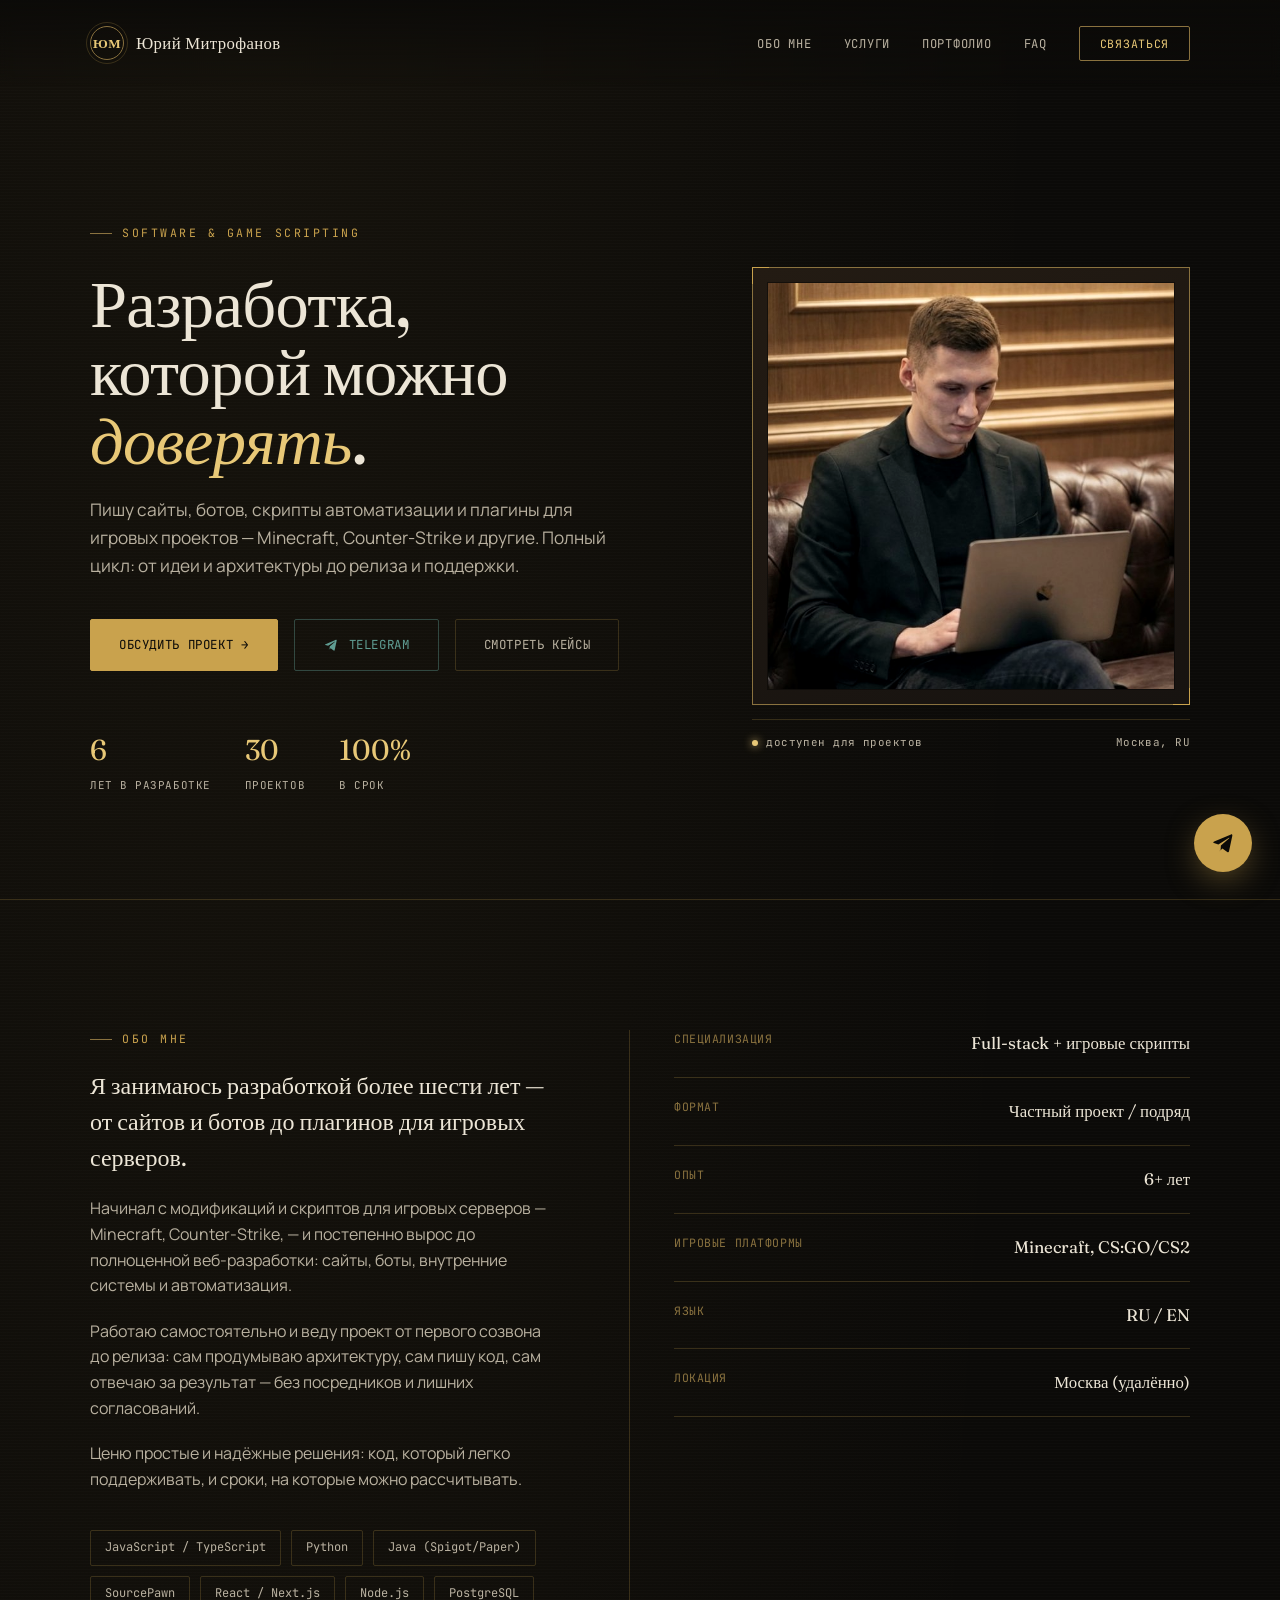
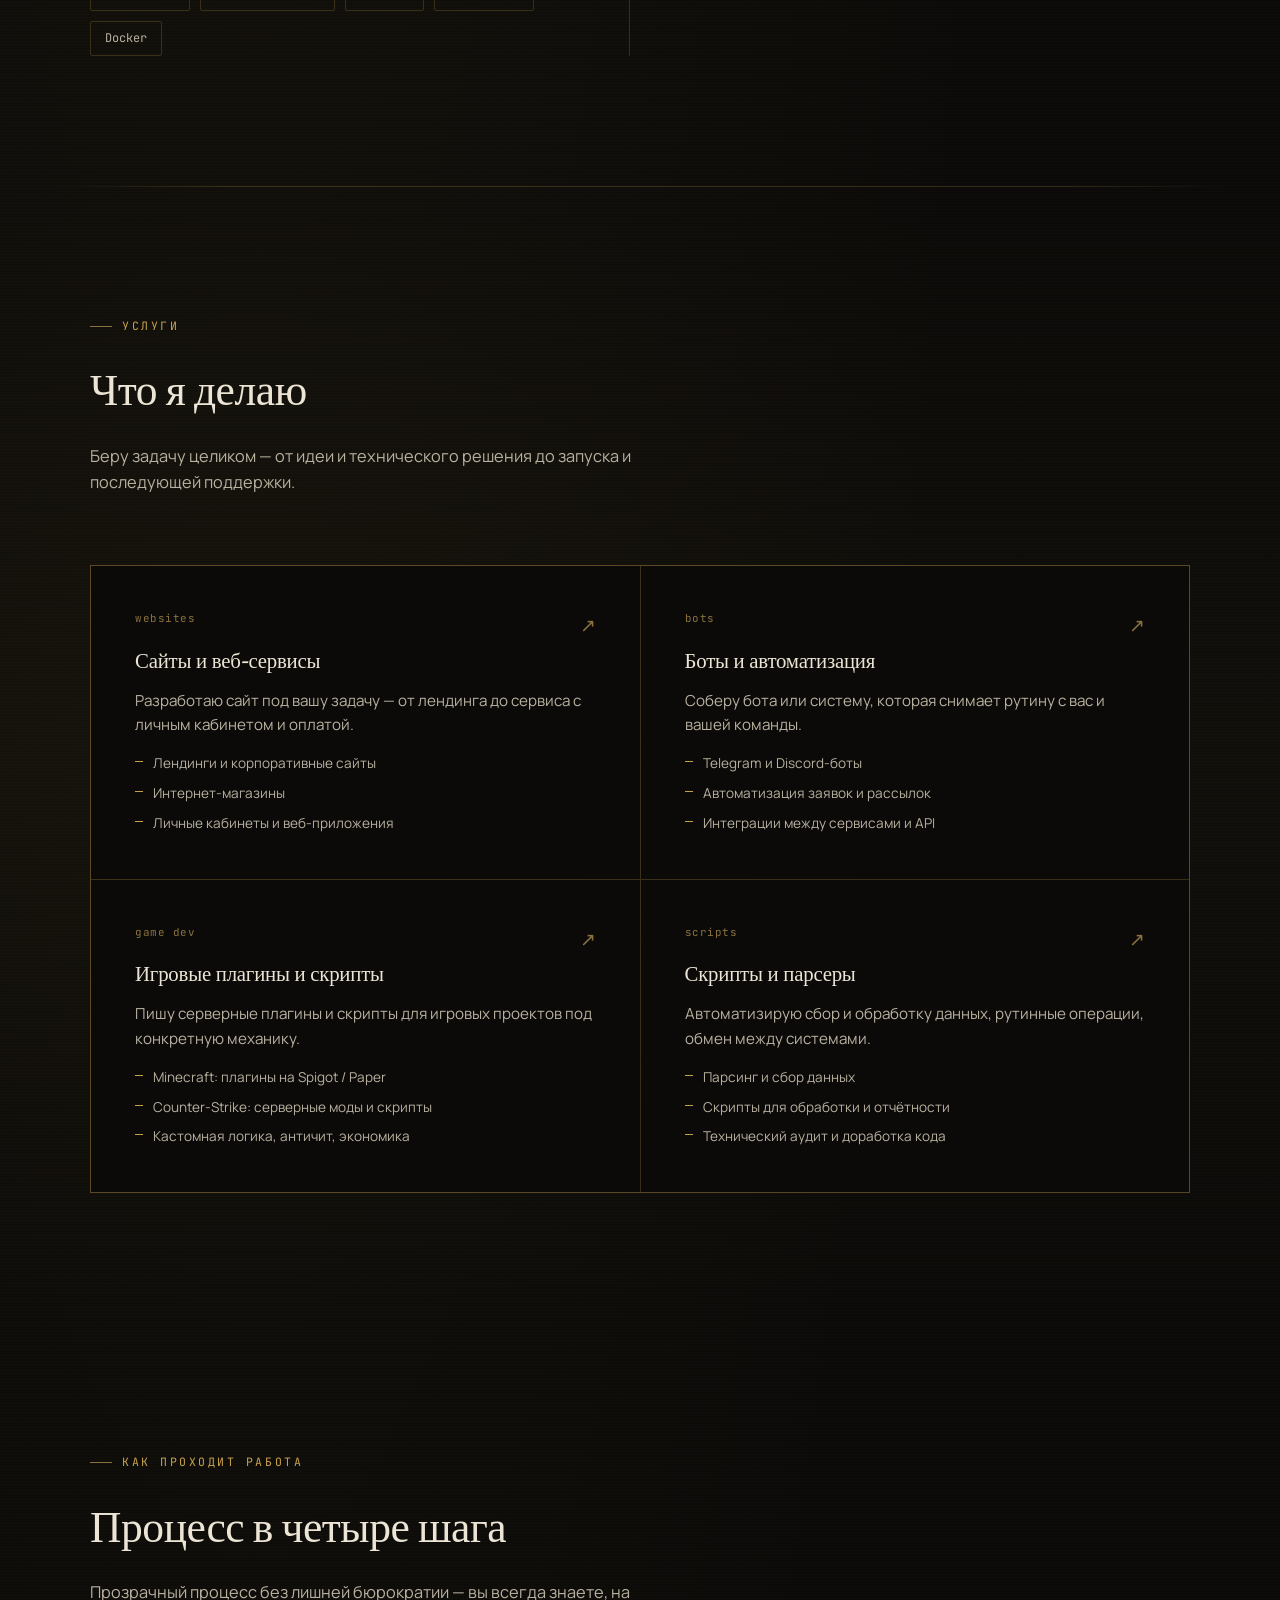
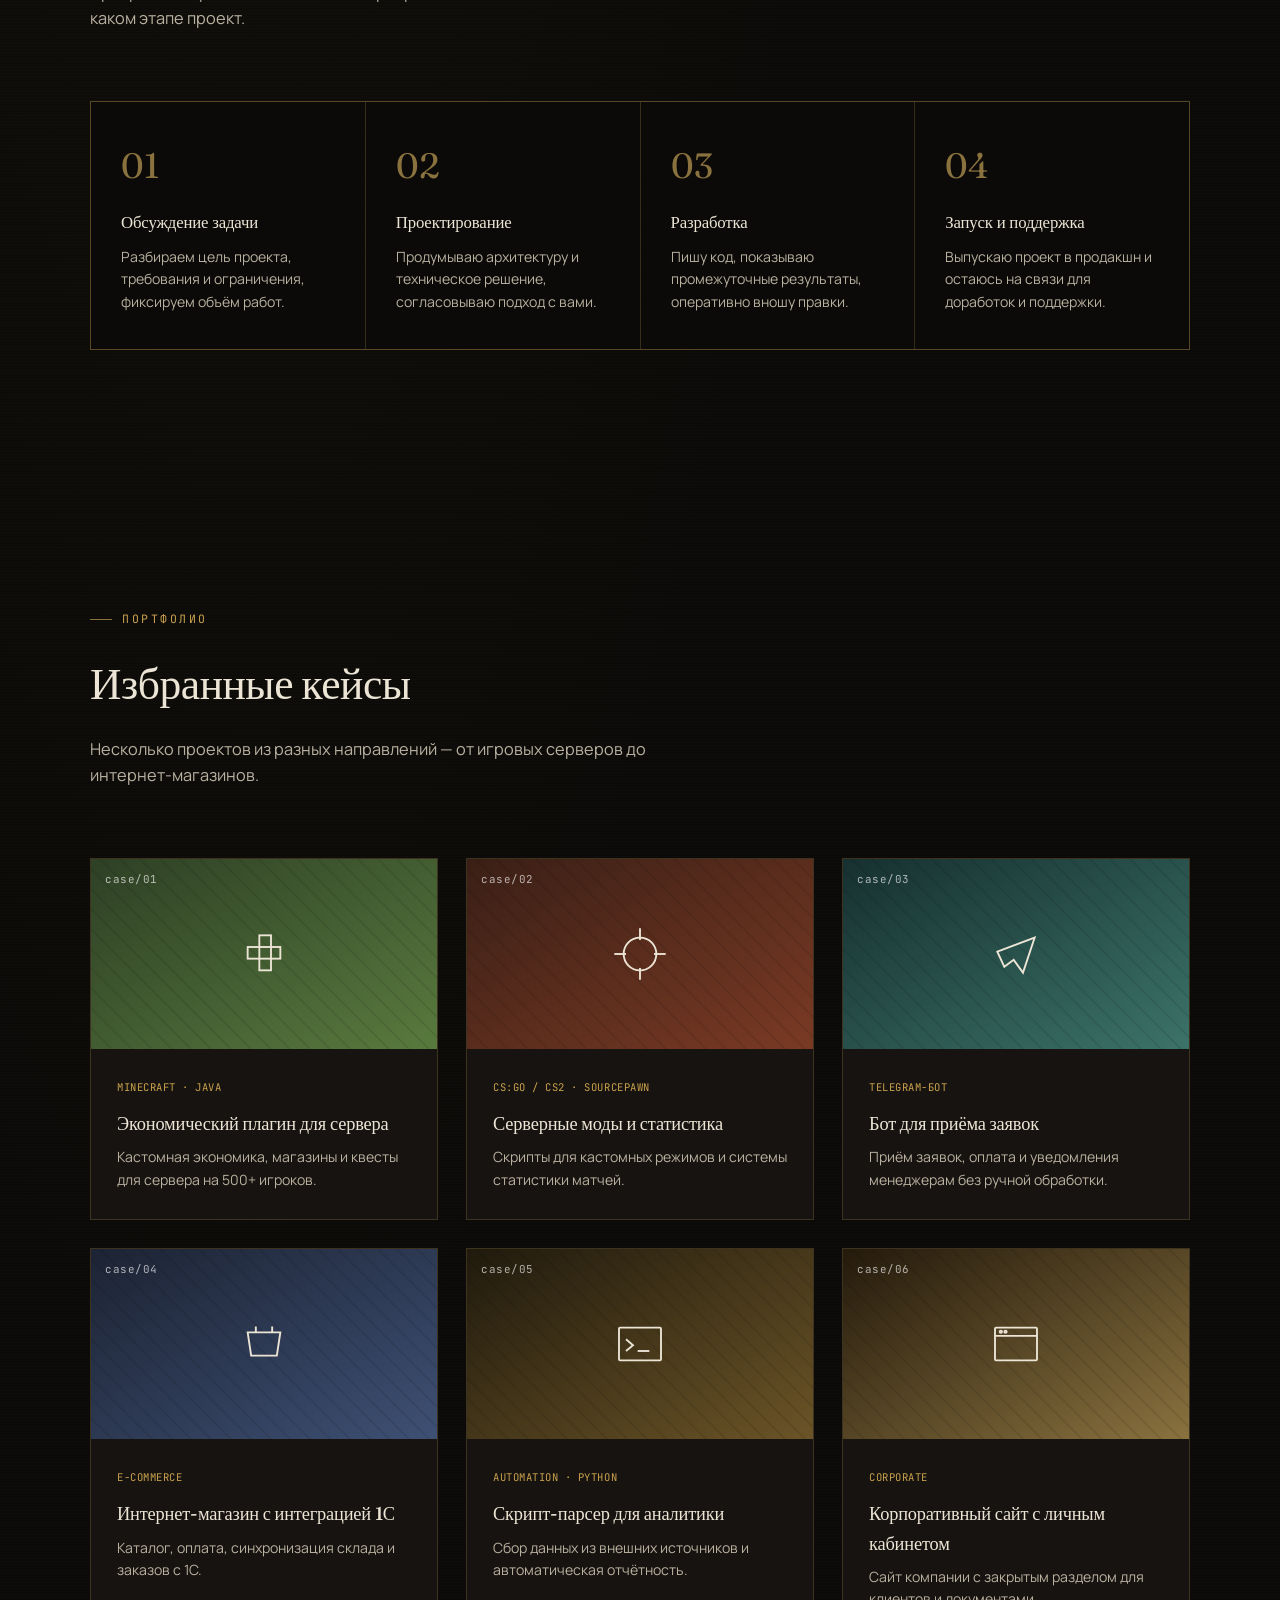
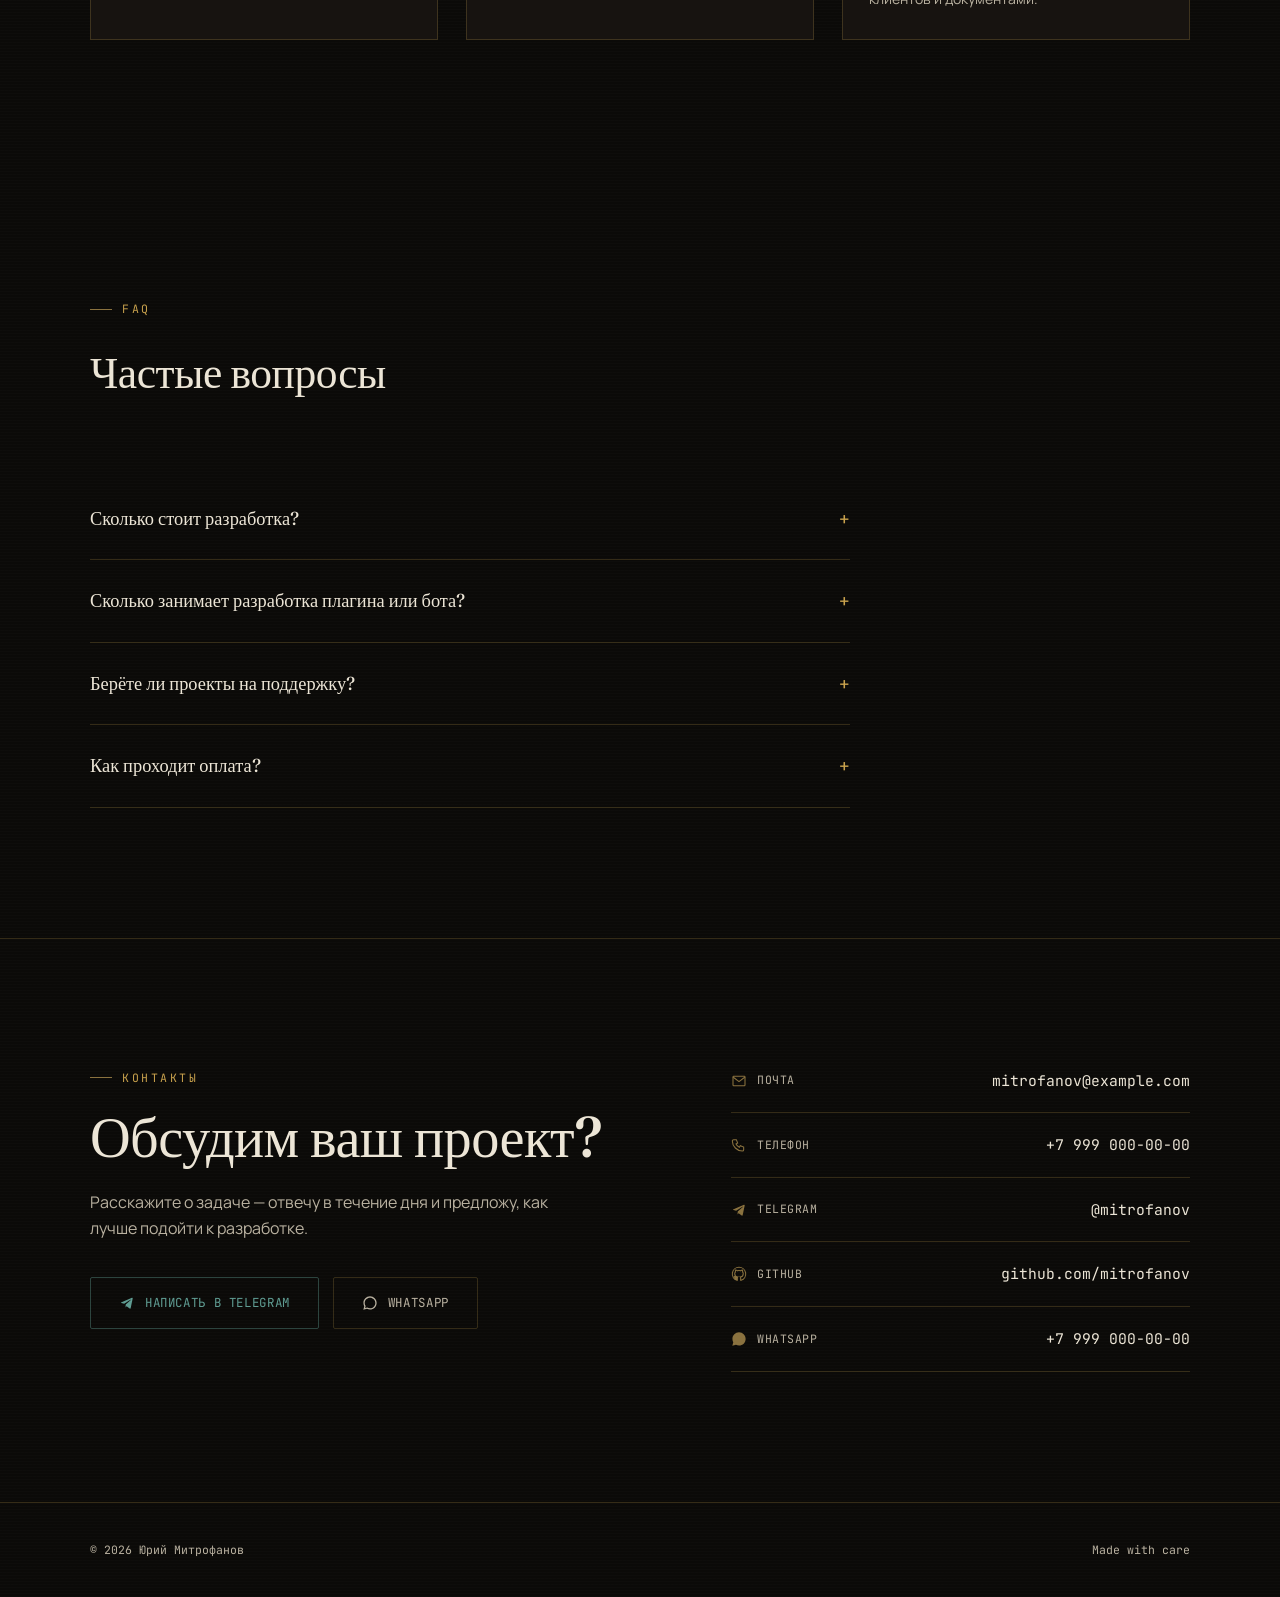
==== index.html @ 96c2aec2 "Add files via upload" ====
<!DOCTYPE html>
<html lang="ru">
<head>
<meta charset="UTF-8">
<meta name="viewport" content="width=device-width, initial-scale=1.0">
<title>Юрий Митрофанов — Разработчик</title>
<link rel="preconnect" href="https://fonts.googleapis.com">
<link rel="preconnect" href="https://fonts.gstatic.com" crossorigin>
<link href="https://fonts.googleapis.com/css2?family=Fraunces:opsz,wght@9..144,300;9..144,400;9..144,500;9..144,600;9..144,700&family=Manrope:wght@300;400;500;600;700&family=JetBrains+Mono:wght@400;500&display=swap" rel="stylesheet">
<style>
  :root{
    --ink-black:#0b0a08;
    --panel-brown:#171310;
    --wood-brown:#231b13;
    --parchment:#ece5d6;
    --parchment-dim:#b9b1a0;
    --brass:#c9a24d;
    --brass-bright:#e8c877;
    --brass-dim:#8a723f;
    --line:rgba(201,162,77,0.22);
    --radius:2px;
    --green:#7fae6a;
    --rust:#b5623a;
    --teal:#5f9c92;
    --blue:#5e83a8;
  }
  *{margin:0;padding:0;box-sizing:border-box;}
  html{scroll-behavior:smooth;}
  body{
    background:var(--ink-black);
    color:var(--parchment);
    font-family:'Manrope', sans-serif;
    font-weight:400;
    line-height:1.6;
    overflow-x:hidden;
    background-image:
      radial-gradient(ellipse at 20% -10%, rgba(201,162,77,0.06), transparent 55%),
      repeating-linear-gradient(180deg, rgba(255,255,255,0.012) 0px, rgba(255,255,255,0.012) 1px, transparent 1px, transparent 3px);
  }
  ::selection{background:var(--brass); color:var(--ink-black);}
  a{color:inherit; text-decoration:none;}
  .mono{font-family:'JetBrains Mono', monospace;}
  .eyebrow{
    font-family:'JetBrains Mono', monospace;
    font-size:0.72rem;
    letter-spacing:0.22em;
    text-transform:uppercase;
    color:var(--brass);
    display:flex;
    align-items:center;
    gap:10px;
  }
  .eyebrow::before{
    content:'';
    width:22px; height:1px;
    background:var(--brass-dim);
    display:inline-block;
  }
  h1,h2,h3{
    font-family:'Fraunces', serif;
    font-weight:500;
    letter-spacing:-0.01em;
    color:var(--parchment);
  }
  :focus-visible{outline:2px solid var(--brass-bright); outline-offset:3px;}

  /* ---------- Layout shell ---------- */
  .wrap{max-width:1180px; margin:0 auto; padding:0 40px; position:relative;}
  section{position:relative; padding:130px 0;}
  .divider{
    height:1px;
    background:linear-gradient(90deg, transparent, var(--line) 15%, var(--line) 85%, transparent);
    max-width:1180px; margin:0 auto;
  }

  /* ---------- Cursor glow ---------- */
  .glow{
    position:fixed; width:480px; height:480px; border-radius:50%; pointer-events:none; z-index:1;
    background:radial-gradient(circle, rgba(201,162,77,0.09), transparent 70%);
    transform:translate(-50%,-50%);
    transition:opacity 0.4s ease;
    opacity:0;
  }

  /* ---------- Nav ---------- */
  nav{
    position:fixed; top:0; left:0; right:0; z-index:100;
    padding:26px 0;
    background:linear-gradient(180deg, rgba(11,10,8,0.92), rgba(11,10,8,0));
    backdrop-filter:blur(6px);
    transition:padding 0.3s ease, background 0.3s ease;
  }
  nav.scrolled{padding:14px 0; background:rgba(11,10,8,0.86); border-bottom:1px solid var(--line);}
  nav .wrap{display:flex; align-items:center; justify-content:space-between;}
  .brand{
    display:flex; align-items:center; gap:12px;
    font-family:'Fraunces', serif; font-size:1.05rem; letter-spacing:0.02em; color:var(--parchment);
  }
  .seal{
    width:34px; height:34px; border-radius:50%;
    border:1px solid var(--brass-dim);
    display:flex; align-items:center; justify-content:center;
    font-family:'Fraunces', serif; font-weight:600; font-size:0.82rem; color:var(--brass-bright);
    position:relative;
  }
  .seal::before{
    content:''; position:absolute; inset:-5px; border:1px solid var(--line); border-radius:50%;
  }
  nav ul{list-style:none; display:flex; gap:32px; align-items:center;}
  nav ul li a{
    font-family:'JetBrains Mono', monospace; font-size:0.76rem; letter-spacing:0.06em;
    text-transform:uppercase; color:var(--parchment-dim);
    transition:color 0.25s ease;
    position:relative;
  }
  nav ul li a:hover{color:var(--brass-bright);}
  .nav-cta{
    border:1px solid var(--brass-dim); padding:9px 20px; border-radius:var(--radius);
    color:var(--brass-bright) !important; font-size:0.72rem !important;
    transition:all 0.25s ease;
  }
  .nav-cta:hover{background:var(--brass); color:var(--ink-black) !important; border-color:var(--brass);}

  /* ---------- Buttons ---------- */
  .btn{
    font-family:'JetBrains Mono', monospace; font-size:0.78rem; letter-spacing:0.05em;
    padding:15px 28px; border-radius:var(--radius);
    display:inline-flex; align-items:center; gap:10px;
    transition:all 0.25s ease; text-transform:uppercase;
    position:relative; overflow:hidden;
  }
  .btn svg{width:16px; height:16px; flex-shrink:0;}
  .btn-primary{background:var(--brass); color:var(--ink-black); border:1px solid var(--brass);}
  .btn-primary:hover{background:var(--brass-bright); transform:translateY(-2px); box-shadow:0 10px 30px -10px rgba(201,162,77,0.5);}
  .btn-ghost{border:1px solid var(--line); color:var(--parchment-dim);}
  .btn-ghost:hover{border-color:var(--brass-dim); color:var(--brass-bright); transform:translateY(-2px);}
  .btn-tg{border:1px solid rgba(95,156,146,0.4); color:var(--teal);}
  .btn-tg:hover{background:var(--teal); color:var(--ink-black); border-color:var(--teal); transform:translateY(-2px);}
  .btn::before{
    content:''; position:absolute; top:0; left:-120%; width:60%; height:100%;
    background:linear-gradient(120deg, transparent, rgba(255,255,255,0.25), transparent);
    transform:skewX(-20deg); transition:left 0.6s ease;
  }
  .btn:hover::before{left:130%;}

  .hero-actions{display:flex; gap:16px; flex-wrap:wrap; align-items:center;}

  /* floating quick contact */
  .fab{
    position:fixed; bottom:28px; right:28px; z-index:90;
    width:58px; height:58px; border-radius:50%;
    background:var(--brass); color:var(--ink-black);
    display:flex; align-items:center; justify-content:center;
    box-shadow:0 10px 34px -8px rgba(201,162,77,0.6);
    transition:transform 0.3s ease, box-shadow 0.3s ease;
    animation:fabPulse 2.6s ease-in-out infinite;
  }
  .fab:hover{transform:scale(1.08) rotate(8deg); box-shadow:0 14px 40px -8px rgba(201,162,77,0.8);}
  .fab svg{width:26px; height:26px;}
  @keyframes fabPulse{
    0%,100%{box-shadow:0 10px 34px -8px rgba(201,162,77,0.6);}
    50%{box-shadow:0 10px 34px -4px rgba(201,162,77,0.9);}
  }

  /* ---------- Hero ---------- */
  .hero{
    min-height:100vh; display:flex; align-items:center;
    padding-top:120px;
    border-bottom:1px solid var(--line);
  }
  .hero .wrap{
    display:grid; grid-template-columns:1.15fr 0.85fr; gap:70px; align-items:center;
  }
  .hero-copy .eyebrow{margin-bottom:26px;}
  .hero h1{
    font-size:clamp(2.6rem, 5.2vw, 4.6rem);
    line-height:1.03;
    margin-bottom:22px;
  }
  .hero h1 em{
    font-style:italic; color:var(--brass-bright); font-weight:400;
  }
  .hero p.lede{
    font-size:1.08rem; color:var(--parchment-dim); max-width:520px; margin-bottom:40px;
  }
  .hero-stats{display:flex; gap:34px; margin-top:56px; flex-wrap:wrap;}
  .stat-num{font-family:'Fraunces', serif; font-size:1.8rem; color:var(--brass-bright);}
  .stat-label{font-family:'JetBrains Mono', monospace; font-size:0.68rem; letter-spacing:0.05em; color:var(--parchment-dim); text-transform:uppercase; margin-top:4px;}

  .hero-frame{position:relative; transform-style:preserve-3d;}
  .frame-plate{
    position:relative;
    border:1px solid var(--brass-dim);
    padding:14px;
    background:linear-gradient(160deg, var(--wood-brown), var(--panel-brown));
    transition:transform 0.2s ease;
  }
  .frame-plate::before, .frame-plate::after{
    content:''; position:absolute; width:16px; height:16px; border:1px solid var(--brass);
  }
  .frame-plate::before{top:-1px; left:-1px; border-right:none; border-bottom:none;}
  .frame-plate::after{bottom:-1px; right:-1px; border-left:none; border-top:none;}
  .frame-plate img{
    width:100%; display:block; filter:grayscale(15%) contrast(1.05) sepia(6%);
    border:1px solid rgba(0,0,0,0.4);
  }
  .plate-caption{
    display:flex; justify-content:space-between; align-items:center;
    margin-top:14px; padding-top:14px; border-top:1px solid var(--line);
    font-family:'JetBrains Mono', monospace; font-size:0.68rem; color:var(--parchment-dim); letter-spacing:0.04em;
  }
  .plate-caption .dot{width:6px; height:6px; border-radius:50%; background:var(--brass-bright); display:inline-block; margin-right:8px; box-shadow:0 0 8px var(--brass-bright); animation:blink 2s ease-in-out infinite;}
  @keyframes blink{0%,100%{opacity:1;} 50%{opacity:0.35;}}

  /* ---------- Section heads ---------- */
  .sec-head{max-width:660px; margin-bottom:70px;}
  .sec-head h2{font-size:clamp(2rem, 3.4vw, 2.8rem); margin-top:20px;}
  .sec-head p{color:var(--parchment-dim); margin-top:18px; font-size:1.02rem; max-width:560px;}

  /* ---------- About ---------- */
  .about .wrap{display:grid; grid-template-columns:0.9fr 1.1fr; gap:80px;}
  .about-lead{font-family:'Fraunces', serif; font-size:1.5rem; font-weight:400; color:var(--parchment); line-height:1.5;}
  .about-body p{color:var(--parchment-dim); margin-top:20px; font-size:1rem;}
  .stack-list{margin-top:38px; display:flex; flex-wrap:wrap; gap:10px;}
  .stack-tag{
    font-family:'JetBrains Mono', monospace; font-size:0.75rem; padding:7px 14px;
    border:1px solid var(--line); border-radius:var(--radius); color:var(--parchment-dim);
    transition:border-color 0.25s ease, color 0.25s ease, transform 0.25s ease;
  }
  .stack-tag:hover{border-color:var(--brass-dim); color:var(--brass-bright); transform:translateY(-2px);}
  .about-side{border-left:1px solid var(--line); padding-left:44px;}
  .side-row{padding:20px 0; border-bottom:1px solid var(--line); display:flex; justify-content:space-between; gap:20px;}
  .side-row:first-child{padding-top:0;}
  .side-row .k{font-family:'JetBrains Mono', monospace; font-size:0.72rem; color:var(--brass-dim); text-transform:uppercase; letter-spacing:0.05em;}
  .side-row .v{font-family:'Fraunces', serif; font-size:1.05rem; text-align:right;}

  /* ---------- Services ---------- */
  .services{background:linear-gradient(180deg, transparent, rgba(201,162,77,0.03), transparent);}
  .service-grid{display:grid; grid-template-columns:repeat(2, 1fr); gap:1px; background:var(--line); border:1px solid var(--line);}
  .service-card{
    background:var(--ink-black); padding:44px; position:relative; transition:background 0.3s ease, transform 0.3s ease;
  }
  .service-card:hover{background:var(--panel-brown);}
  .service-tag{font-family:'JetBrains Mono', monospace; font-size:0.68rem; color:var(--brass-dim); letter-spacing:0.05em;}
  .service-card h3{font-size:1.3rem; margin:16px 0 12px;}
  .service-card p{color:var(--parchment-dim); font-size:0.95rem;}
  .service-card ul{margin-top:16px; padding-left:0; list-style:none;}
  .service-card ul li{
    font-size:0.85rem; color:var(--parchment-dim); padding-left:18px; position:relative; margin-top:8px;
  }
  .service-card ul li::before{
    content:''; position:absolute; left:0; top:8px; width:8px; height:1px; background:var(--brass);
  }
  .service-card .arrow{
    position:absolute; top:44px; right:44px; color:var(--brass-dim); font-size:1.2rem; transition:transform 0.3s ease, color 0.3s ease;
  }
  .service-card:hover .arrow{transform:translate(4px,-4px); color:var(--brass-bright);}

  /* ---------- Process ---------- */
  .process-list{display:grid; grid-template-columns:repeat(4,1fr); gap:1px; background:var(--line); border:1px solid var(--line);}
  .process-step{background:var(--ink-black); padding:36px 30px; position:relative;}
  .process-num{font-family:'Fraunces', serif; font-size:2.2rem; color:var(--brass-dim); transition:color 0.3s ease;}
  .process-step:hover .process-num{color:var(--brass-bright);}
  .process-step h3{font-size:1.05rem; margin:14px 0 10px;}
  .process-step p{font-size:0.88rem; color:var(--parchment-dim);}

  /* ---------- Portfolio (photo cards) ---------- */
  .port-grid{display:grid; grid-template-columns:repeat(3, 1fr); gap:28px;}
  .port-card{
    position:relative; border:1px solid var(--line); background:var(--panel-brown);
    overflow:hidden; transition:transform 0.35s ease, box-shadow 0.35s ease, border-color 0.35s ease;
  }
  .port-card:hover{transform:translateY(-6px); box-shadow:0 24px 50px -20px rgba(0,0,0,0.6); border-color:var(--brass-dim);}
  .port-photo{
    height:190px; position:relative; display:flex; align-items:center; justify-content:center;
    overflow:hidden;
  }
  .port-photo svg{width:56px; height:56px; position:relative; z-index:2; transition:transform 0.4s ease;}
  .port-card:hover .port-photo svg{transform:scale(1.12) rotate(-4deg);}
  .port-photo::after{
    content:''; position:absolute; inset:0;
    background-image:repeating-linear-gradient(45deg, rgba(0,0,0,0.08) 0, rgba(0,0,0,0.08) 2px, transparent 2px, transparent 14px);
  }
  .port-photo .id{
    position:absolute; top:12px; left:14px; font-family:'JetBrains Mono', monospace; font-size:0.68rem;
    color:rgba(255,255,255,0.65); z-index:3; letter-spacing:0.05em;
  }
  .port-mc{background:linear-gradient(150deg, #2e4025, #587a3e);}
  .port-cs{background:linear-gradient(150deg, #3a1f16, #7a3a24);}
  .port-tg{background:linear-gradient(150deg, #16302f, #3c7369);}
  .port-shop{background:linear-gradient(150deg, #1c2333, #3e5074);}
  .port-auto{background:linear-gradient(150deg, #201a0d, #6b5427);}
  .port-web{background:linear-gradient(150deg, #241a0c, var(--brass-dim));}
  .port-body{padding:24px 26px 28px;}
  .port-body .case-tag{
    font-family:'JetBrains Mono', monospace; font-size:0.66rem; color:var(--brass); text-transform:uppercase;
    letter-spacing:0.05em;
  }
  .port-body h3{font-size:1.15rem; margin:10px 0 8px;}
  .port-body p{font-size:0.88rem; color:var(--parchment-dim);}

  /* ---------- FAQ ---------- */
  .faq-item{border-bottom:1px solid var(--line);}
  .faq-q{
    padding:26px 0; display:flex; justify-content:space-between; align-items:center; cursor:pointer;
    font-family:'Fraunces', serif; font-size:1.15rem; color:var(--parchment);
  }
  .faq-q .plus{font-family:'JetBrains Mono', monospace; color:var(--brass); font-size:1.1rem; transition:transform 0.3s ease;}
  .faq-item.open .faq-q .plus{transform:rotate(45deg);}
  .faq-a{max-height:0; overflow:hidden; transition:max-height 0.4s ease, padding 0.4s ease;}
  .faq-item.open .faq-a{max-height:220px; padding-bottom:24px;}
  .faq-a p{color:var(--parchment-dim); font-size:0.95rem; max-width:640px;}

  /* ---------- Contact ---------- */
  .contact{border-top:1px solid var(--line);}
  .contact .wrap{display:grid; grid-template-columns:1.1fr 0.9fr; gap:80px; align-items:start;}
  .contact h2{font-size:clamp(2.2rem, 4.4vw, 3.6rem); line-height:1.08;}
  .contact-lede{color:var(--parchment-dim); margin-top:22px; max-width:460px;}
  .contact-buttons{display:flex; gap:14px; flex-wrap:wrap; margin-top:36px;}
  .contact-links{display:flex; flex-direction:column; gap:0;}
  .clink{
    display:flex; justify-content:space-between; align-items:center;
    padding:20px 0; border-bottom:1px solid var(--line);
    font-family:'JetBrains Mono', monospace; font-size:0.92rem;
    color:var(--parchment); transition:color 0.25s ease, padding-left 0.25s ease;
  }
  .clink:first-child{padding-top:0;}
  .clink .label{display:flex; align-items:center; gap:10px; color:var(--parchment-dim); font-size:0.72rem; text-transform:uppercase; letter-spacing:0.05em;}
  .clink svg{width:16px; height:16px; color:var(--brass-dim);}
  .clink:hover{color:var(--brass-bright); padding-left:8px;}
  .clink:hover svg{color:var(--brass-bright);}

  footer{
    padding:38px 0; border-top:1px solid var(--line);
    display:flex; justify-content:space-between; align-items:center;
    font-family:'JetBrains Mono', monospace; font-size:0.72rem; color:var(--parchment-dim);
  }

  /* ---------- Reveal animation ---------- */
  .reveal{opacity:0; transform:translateY(24px); transition:opacity 0.8s ease, transform 0.8s ease;}
  .reveal.in{opacity:1; transform:translateY(0);}
  .stagger.in > *{animation:staggerIn 0.7s ease both;}
  .stagger.in > *:nth-child(1){animation-delay:0.05s;}
  .stagger.in > *:nth-child(2){animation-delay:0.15s;}
  .stagger.in > *:nth-child(3){animation-delay:0.25s;}
  .stagger.in > *:nth-child(4){animation-delay:0.35s;}
  .stagger.in > *:nth-child(5){animation-delay:0.45s;}
  .stagger.in > *:nth-child(6){animation-delay:0.55s;}
  @keyframes staggerIn{from{opacity:0; transform:translateY(20px);} to{opacity:1; transform:translateY(0);}}

  @media (prefers-reduced-motion: reduce){
    .reveal, .stagger.in > *{opacity:1; transform:none; transition:none; animation:none;}
    html{scroll-behavior:auto;}
    .fab{animation:none;}
  }

  /* ---------- Responsive ---------- */
  @media (max-width:900px){
    .wrap{padding:0 24px;}
    section{padding:90px 0;}
    nav ul{display:none;}
    .hero .wrap{grid-template-columns:1fr; gap:50px;}
    .hero{padding-top:140px;}
    .hero-frame{max-width:360px;}
    .about .wrap{grid-template-columns:1fr; gap:50px;}
    .about-side{border-left:none; border-top:1px solid var(--line); padding-left:0; padding-top:34px;}
    .service-grid{grid-template-columns:1fr;}
    .process-list{grid-template-columns:1fr 1fr;}
    .port-grid{grid-template-columns:1fr;}
    .contact .wrap{grid-template-columns:1fr; gap:50px;}
    footer{flex-direction:column; gap:10px; text-align:center;}
    .hero-stats{gap:24px;}
    .glow{display:none;}
  }
</style>
</head>
<body>

<div class="glow" id="glow"></div>

<nav id="nav">
  <div class="wrap">
    <div class="brand">
      <span class="seal">ЮМ</span>
      Юрий Митрофанов
    </div>
    <ul>
      <li><a href="#about">Обо мне</a></li>
      <li><a href="#services">Услуги</a></li>
      <li><a href="#work">Портфолио</a></li>
      <li><a href="#faq">FAQ</a></li>
      <li><a href="#contact" class="nav-cta">Связаться</a></li>
    </ul>
  </div>
</nav>

<header class="hero">
  <div class="wrap">
    <div class="hero-copy reveal">
      <div class="eyebrow">Software & Game Scripting</div>
      <h1>Разработка,<br>которой можно<br><em>доверять</em>.</h1>
      <p class="lede">Пишу сайты, ботов, скрипты автоматизации и плагины для игровых проектов — Minecraft, Counter-Strike и другие. Полный цикл: от идеи и архитектуры до релиза и поддержки.</p>
      <div class="hero-actions">
        <a href="#contact" class="btn btn-primary">Обсудить проект →</a>
        <a href="https://t.me/mitrofanov" target="_blank" rel="noopener" class="btn btn-tg">
          <svg viewBox="0 0 24 24" fill="currentColor"><path d="M9.78 18.65l.28-4.23 7.68-6.92c.34-.31-.07-.46-.52-.19L7.74 13.3 3.64 12c-.88-.25-.89-.86.2-1.3L19.4 4.13c.73-.33 1.43.18 1.15 1.3l-2.99 14.1c-.21.98-.8 1.22-1.62.76l-4.47-3.3-2.16 2.08c-.24.24-.44.44-.9.44z"/></svg>
          Telegram
        </a>
        <a href="#work" class="btn btn-ghost">Смотреть кейсы</a>
      </div>
      <div class="hero-stats">
        <div>
          <div class="stat-num" data-count="6">0</div>
          <div class="stat-label">лет в разработке</div>
        </div>
        <div>
          <div class="stat-num" data-count="30">0</div>
          <div class="stat-label">проектов</div>
        </div>
        <div>
          <div class="stat-num" data-count="100" data-suffix="%">0%</div>
          <div class="stat-label">в срок</div>
        </div>
      </div>
    </div>
    <div class="hero-frame reveal">
      <div class="frame-plate" id="tiltCard">
        <img src="[data-uri]" alt="Юрий Митрофанов">
      </div>
      <div class="plate-caption">
        <span><span class="dot"></span>доступен для проектов</span>
        <span class="mono">Москва, RU</span>
      </div>
    </div>
  </div>
</header>

<section class="about" id="about">
  <div class="wrap">
    <div class="about-main reveal">
      <div class="eyebrow">Обо мне</div>
      <p class="about-lead" style="margin-top:20px;">Я занимаюсь разработкой более шести лет — от сайтов и ботов до плагинов для игровых серверов.</p>
      <div class="about-body">
        <p>Начинал с модификаций и скриптов для игровых серверов — Minecraft, Counter-Strike, — и постепенно вырос до полноценной веб-разработки: сайты, боты, внутренние системы и автоматизация.</p>
        <p>Работаю самостоятельно и веду проект от первого созвона до релиза: сам продумываю архитектуру, сам пишу код, сам отвечаю за результат — без посредников и лишних согласований.</p>
        <p>Ценю простые и надёжные решения: код, который легко поддерживать, и сроки, на которые можно рассчитывать.</p>
      </div>
      <div class="stack-list">
        <span class="stack-tag">JavaScript / TypeScript</span>
        <span class="stack-tag">Python</span>
        <span class="stack-tag">Java (Spigot/Paper)</span>
        <span class="stack-tag">SourcePawn</span>
        <span class="stack-tag">React / Next.js</span>
        <span class="stack-tag">Node.js</span>
        <span class="stack-tag">PostgreSQL</span>
        <span class="stack-tag">Docker</span>
      </div>
    </div>
    <div class="about-side reveal">
      <div class="side-row"><span class="k">Специализация</span><span class="v">Full-stack + игровые скрипты</span></div>
      <div class="side-row"><span class="k">Формат</span><span class="v">Частный проект / подряд</span></div>
      <div class="side-row"><span class="k">Опыт</span><span class="v">6+ лет</span></div>
      <div class="side-row"><span class="k">Игровые платформы</span><span class="v">Minecraft, CS:GO/CS2</span></div>
      <div class="side-row"><span class="k">Язык</span><span class="v">RU / EN</span></div>
      <div class="side-row"><span class="k">Локация</span><span class="v">Москва (удалённо)</span></div>
    </div>
  </div>
</section>

<div class="divider"></div>

<section class="services" id="services">
  <div class="wrap">
    <div class="sec-head reveal">
      <div class="eyebrow">Услуги</div>
      <h2>Что я делаю</h2>
      <p>Беру задачу целиком — от идеи и технического решения до запуска и последующей поддержки.</p>
    </div>
  </div>
  <div class="wrap">
    <div class="service-grid reveal">
      <div class="service-card">
        <span class="arrow">↗</span>
        <div class="service-tag">websites</div>
        <h3>Сайты и веб-сервисы</h3>
        <p>Разработаю сайт под вашу задачу — от лендинга до сервиса с личным кабинетом и оплатой.</p>
        <ul>
          <li>Лендинги и корпоративные сайты</li>
          <li>Интернет-магазины</li>
          <li>Личные кабинеты и веб-приложения</li>
        </ul>
      </div>
      <div class="service-card">
        <span class="arrow">↗</span>
        <div class="service-tag">bots</div>
        <h3>Боты и автоматизация</h3>
        <p>Соберу бота или систему, которая снимает рутину с вас и вашей команды.</p>
        <ul>
          <li>Telegram и Discord-боты</li>
          <li>Автоматизация заявок и рассылок</li>
          <li>Интеграции между сервисами и API</li>
        </ul>
      </div>
      <div class="service-card">
        <span class="arrow">↗</span>
        <div class="service-tag">game dev</div>
        <h3>Игровые плагины и скрипты</h3>
        <p>Пишу серверные плагины и скрипты для игровых проектов под конкретную механику.</p>
        <ul>
          <li>Minecraft: плагины на Spigot / Paper</li>
          <li>Counter-Strike: серверные моды и скрипты</li>
          <li>Кастомная логика, античит, экономика</li>
        </ul>
      </div>
      <div class="service-card">
        <span class="arrow">↗</span>
        <div class="service-tag">scripts</div>
        <h3>Скрипты и парсеры</h3>
        <p>Автоматизирую сбор и обработку данных, рутинные операции, обмен между системами.</p>
        <ul>
          <li>Парсинг и сбор данных</li>
          <li>Скрипты для обработки и отчётности</li>
          <li>Технический аудит и доработка кода</li>
        </ul>
      </div>
    </div>
  </div>
</section>

<section id="process">
  <div class="wrap">
    <div class="sec-head reveal">
      <div class="eyebrow">Как проходит работа</div>
      <h2>Процесс в четыре шага</h2>
      <p>Прозрачный процесс без лишней бюрократии — вы всегда знаете, на каком этапе проект.</p>
    </div>
    <div class="process-list reveal stagger">
      <div class="process-step">
        <div class="process-num mono">01</div>
        <h3>Обсуждение задачи</h3>
        <p>Разбираем цель проекта, требования и ограничения, фиксируем объём работ.</p>
      </div>
      <div class="process-step">
        <div class="process-num mono">02</div>
        <h3>Проектирование</h3>
        <p>Продумываю архитектуру и техническое решение, согласовываю подход с вами.</p>
      </div>
      <div class="process-step">
        <div class="process-num mono">03</div>
        <h3>Разработка</h3>
        <p>Пишу код, показываю промежуточные результаты, оперативно вношу правки.</p>
      </div>
      <div class="process-step">
        <div class="process-num mono">04</div>
        <h3>Запуск и поддержка</h3>
        <p>Выпускаю проект в продакшн и остаюсь на связи для доработок и поддержки.</p>
      </div>
    </div>
  </div>
</section>

<section id="work">
  <div class="wrap">
    <div class="sec-head reveal">
      <div class="eyebrow">Портфолио</div>
      <h2>Избранные кейсы</h2>
      <p>Несколько проектов из разных направлений — от игровых серверов до интернет-магазинов.</p>
    </div>
    <div class="port-grid reveal stagger">

      <div class="port-card">
        <div class="port-photo port-mc">
          <span class="id mono">case/01</span>
          <svg viewBox="0 0 48 48" fill="none" stroke="#ece5d6" stroke-width="1.6"><rect x="10" y="18" width="10" height="10"/><rect x="20" y="8" width="10" height="10"/><rect x="20" y="28" width="10" height="10"/><rect x="30" y="18" width="8" height="10"/></svg>
        </div>
        <div class="port-body">
          <span class="case-tag">Minecraft · Java</span>
          <h3>Экономический плагин для сервера</h3>
          <p>Кастомная экономика, магазины и квесты для сервера на 500+ игроков.</p>
        </div>
      </div>

      <div class="port-card">
        <div class="port-photo port-cs">
          <span class="id mono">case/02</span>
          <svg viewBox="0 0 48 48" fill="none" stroke="#ece5d6" stroke-width="1.6"><circle cx="24" cy="24" r="14"/><line x1="24" y1="2" x2="24" y2="12"/><line x1="24" y1="36" x2="24" y2="46"/><line x1="2" y1="24" x2="12" y2="24"/><line x1="36" y1="24" x2="46" y2="24"/></svg>
        </div>
        <div class="port-body">
          <span class="case-tag">CS:GO / CS2 · SourcePawn</span>
          <h3>Серверные моды и статистика</h3>
          <p>Скрипты для кастомных режимов и системы статистики матчей.</p>
        </div>
      </div>

      <div class="port-card">
        <div class="port-photo port-tg">
          <span class="id mono">case/03</span>
          <svg viewBox="0 0 48 48" fill="none" stroke="#ece5d6" stroke-width="1.6"><path d="M8 22l32-12-10 30-8-11-8 6z"/></svg>
        </div>
        <div class="port-body">
          <span class="case-tag">Telegram-бот</span>
          <h3>Бот для приёма заявок</h3>
          <p>Приём заявок, оплата и уведомления менеджерам без ручной обработки.</p>
        </div>
      </div>

      <div class="port-card">
        <div class="port-photo port-shop">
          <span class="id mono">case/04</span>
          <svg viewBox="0 0 48 48" fill="none" stroke="#ece5d6" stroke-width="1.6"><path d="M10 14h28l-3 20H13z"/><line x1="17" y1="14" x2="17" y2="9" /><line x1="31" y1="14" x2="31" y2="9"/></svg>
        </div>
        <div class="port-body">
          <span class="case-tag">E-commerce</span>
          <h3>Интернет-магазин с интеграцией 1С</h3>
          <p>Каталог, оплата, синхронизация склада и заказов с 1С.</p>
        </div>
      </div>

      <div class="port-card">
        <div class="port-photo port-auto">
          <span class="id mono">case/05</span>
          <svg viewBox="0 0 48 48" fill="none" stroke="#ece5d6" stroke-width="1.6"><rect x="6" y="10" width="36" height="28" rx="1"/><path d="M12 20l6 5-6 5"/><line x1="22" y1="30" x2="32" y2="30"/></svg>
        </div>
        <div class="port-body">
          <span class="case-tag">Automation · Python</span>
          <h3>Скрипт-парсер для аналитики</h3>
          <p>Сбор данных из внешних источников и автоматическая отчётность.</p>
        </div>
      </div>

      <div class="port-card">
        <div class="port-photo port-web">
          <span class="id mono">case/06</span>
          <svg viewBox="0 0 48 48" fill="none" stroke="#ece5d6" stroke-width="1.6"><rect x="6" y="10" width="36" height="28" rx="1"/><line x1="6" y1="17" x2="42" y2="17"/><circle cx="11" cy="13.5" r="1"/><circle cx="15" cy="13.5" r="1"/></svg>
        </div>
        <div class="port-body">
          <span class="case-tag">Corporate</span>
          <h3>Корпоративный сайт с личным кабинетом</h3>
          <p>Сайт компании с закрытым разделом для клиентов и документами.</p>
        </div>
      </div>

    </div>
  </div>
</section>

<section id="faq">
  <div class="wrap">
    <div class="sec-head reveal">
      <div class="eyebrow">FAQ</div>
      <h2>Частые вопросы</h2>
    </div>
    <div class="reveal" style="max-width:760px;">
      <div class="faq-item">
        <div class="faq-q"><span>Сколько стоит разработка?</span><span class="plus mono">+</span></div>
        <div class="faq-a"><p>Зависит от задачи: сайт-визитка, бот и плагин для сервера оцениваются по-разному. Напишите в Telegram — оценю бесплатно после короткого обсуждения.</p></div>
      </div>
      <div class="faq-item">
        <div class="faq-q"><span>Сколько занимает разработка плагина или бота?</span><span class="plus mono">+</span></div>
        <div class="faq-a"><p>Небольшой бот или плагин — от нескольких дней. Сложные проекты с интеграциями — от двух-трёх недель. Сроки фиксируются на старте.</p></div>
      </div>
      <div class="faq-item">
        <div class="faq-q"><span>Берёте ли проекты на поддержку?</span><span class="plus mono">+</span></div>
        <div class="faq-a"><p>Да, поддерживаю и дорабатываю уже готовые проекты — как свои, так и написанные другими разработчиками.</p></div>
      </div>
      <div class="faq-item">
        <div class="faq-q"><span>Как проходит оплата?</span><span class="plus mono">+</span></div>
        <div class="faq-a"><p>Обычно по этапам: аванс на старте, остаток — после сдачи результата. Условия обсуждаем индивидуально под проект.</p></div>
      </div>
    </div>
  </div>
</section>

<section class="contact" id="contact">
  <div class="wrap">
    <div class="reveal">
      <div class="eyebrow">Контакты</div>
      <h2 style="margin-top:20px;">Обсудим ваш проект?</h2>
      <p class="contact-lede">Расскажите о задаче — отвечу в течение дня и предложу, как лучше подойти к разработке.</p>
      <div class="contact-buttons">
        <a href="https://t.me/mitrofanov" target="_blank" rel="noopener" class="btn btn-tg">
          <svg viewBox="0 0 24 24" fill="currentColor"><path d="M9.78 18.65l.28-4.23 7.68-6.92c.34-.31-.07-.46-.52-.19L7.74 13.3 3.64 12c-.88-.25-.89-.86.2-1.3L19.4 4.13c.73-.33 1.43.18 1.15 1.3l-2.99 14.1c-.21.98-.8 1.22-1.62.76l-4.47-3.3-2.16 2.08c-.24.24-.44.44-.9.44z"/></svg>
          Написать в Telegram
        </a>
        <a href="https://wa.me/79990000000" target="_blank" rel="noopener" class="btn btn-ghost">
          <svg viewBox="0 0 24 24" fill="currentColor"><path d="M12.04 2C6.58 2 2.13 6.45 2.13 11.91c0 1.75.46 3.39 1.26 4.81L2 22l5.42-1.36a9.9 9.9 0 004.62 1.14h.01c5.46 0 9.91-4.45 9.91-9.91C21.96 6.45 17.5 2 12.04 2zm0 17.9a8 8 0 01-4.06-1.1l-.29-.17-3.02.76.81-2.94-.19-.3a7.93 7.93 0 01-1.24-4.24c0-4.38 3.57-7.95 7.99-7.95 4.38 0 7.95 3.57 7.95 7.95 0 4.42-3.57 7.99-7.95 7.99z"/></svg>
          WhatsApp
        </a>
      </div>
    </div>
    <div class="contact-links reveal">
      <a class="clink" href="mailto:mitrofanov@example.com">
        <span class="label"><svg viewBox="0 0 24 24" fill="none" stroke="currentColor" stroke-width="1.6"><rect x="3" y="5" width="18" height="14" rx="1"/><path d="M3 6l9 7 9-7"/></svg>Почта</span>
        <span>mitrofanov@example.com</span>
      </a>
      <a class="clink" href="tel:+79990000000">
        <span class="label"><svg viewBox="0 0 24 24" fill="none" stroke="currentColor" stroke-width="1.6"><path d="M4 4h4l2 5-2.5 1.5a11 11 0 005 5L14 13l5 2v4c0 1-1 2-2 2-8 0-15-7-15-15 0-1 1-2 2-2z"/></svg>Телефон</span>
        <span>+7 999 000-00-00</span>
      </a>
      <a class="clink" href="https://t.me/mitrofanov" target="_blank" rel="noopener">
        <span class="label"><svg viewBox="0 0 24 24" fill="currentColor"><path d="M9.78 18.65l.28-4.23 7.68-6.92c.34-.31-.07-.46-.52-.19L7.74 13.3 3.64 12c-.88-.25-.89-.86.2-1.3L19.4 4.13c.73-.33 1.43.18 1.15 1.3l-2.99 14.1c-.21.98-.8 1.22-1.62.76l-4.47-3.3-2.16 2.08c-.24.24-.44.44-.9.44z"/></svg>Telegram</span>
        <span>@mitrofanov</span>
      </a>
      <a class="clink" href="https://github.com/mitrofanov" target="_blank" rel="noopener">
        <span class="label"><svg viewBox="0 0 24 24" fill="none" stroke="currentColor" stroke-width="1.6"><path d="M12 2a10 10 0 00-3.16 19.5c.5.1.68-.22.68-.48v-1.7c-2.78.6-3.37-1.34-3.37-1.34-.46-1.15-1.11-1.46-1.11-1.46-.9-.62.07-.6.07-.6 1 .07 1.53 1.03 1.53 1.03.9 1.52 2.34 1.08 2.91.83.09-.65.35-1.08.63-1.33-2.22-.25-4.56-1.11-4.56-4.94 0-1.09.39-1.98 1.03-2.68-.1-.25-.45-1.27.1-2.65 0 0 .84-.27 2.75 1.02a9.4 9.4 0 015 0c1.9-1.29 2.74-1.02 2.74-1.02.55 1.38.2 2.4.1 2.65.64.7 1.03 1.59 1.03 2.68 0 3.84-2.34 4.68-4.57 4.93.36.31.68.92.68 1.85v2.74c0 .27.18.58.69.48A10 10 0 0012 2z"/></svg>GitHub</span>
        <span>github.com/mitrofanov</span>
      </a>
      <a class="clink" href="https://wa.me/79990000000" target="_blank" rel="noopener">
        <span class="label"><svg viewBox="0 0 24 24" fill="currentColor"><path d="M12.04 2C6.58 2 2.13 6.45 2.13 11.91c0 1.75.46 3.39 1.26 4.81L2 22l5.42-1.36a9.9 9.9 0 004.62 1.14h.01c5.46 0 9.91-4.45 9.91-9.91C21.96 6.45 17.5 2 12.04 2z"/></svg>WhatsApp</span>
        <span>+7 999 000-00-00</span>
      </a>
    </div>
  </div>
</section>

<footer>
  <div class="wrap" style="display:flex; justify-content:space-between; width:100%;">
    <span>© 2026 Юрий Митрофанов</span>
    <span>Made with care</span>
  </div>
</footer>

<a href="https://t.me/mitrofanov" target="_blank" rel="noopener" class="fab" aria-label="Написать в Telegram">
  <svg viewBox="0 0 24 24" fill="currentColor"><path d="M9.78 18.65l.28-4.23 7.68-6.92c.34-.31-.07-.46-.52-.19L7.74 13.3 3.64 12c-.88-.25-.89-.86.2-1.3L19.4 4.13c.73-.33 1.43.18 1.15 1.3l-2.99 14.1c-.21.98-.8 1.22-1.62.76l-4.47-3.3-2.16 2.08c-.24.24-.44.44-.9.44z"/></svg>
</a>

<script>
  const nav = document.getElementById('nav');
  window.addEventListener('scroll', () => {
    nav.classList.toggle('scrolled', window.scrollY > 40);
  });

  // reveal on scroll
  const revealEls = document.querySelectorAll('.reveal');
  const io = new IntersectionObserver((entries) => {
    entries.forEach(e => {
      if(e.isIntersecting){
        e.target.classList.add('in');
        io.unobserve(e.target);
      }
    });
  }, {threshold:0.15});
  revealEls.forEach(el => io.observe(el));

  // count-up stats
  const stats = document.querySelectorAll('.stat-num');
  const statsIO = new IntersectionObserver((entries) => {
    entries.forEach(e => {
      if(e.isIntersecting){
        const el = e.target;
        const target = parseInt(el.dataset.count, 10);
        const suffix = el.dataset.suffix || '';
        let cur = 0;
        const step = Math.max(1, Math.round(target / 40));
        const tick = () => {
          cur += step;
          if(cur >= target){ el.textContent = target + suffix; return; }
          el.textContent = cur + suffix;
          requestAnimationFrame(tick);
        };
        tick();
        statsIO.unobserve(el);
      }
    });
  }, {threshold:0.6});
  stats.forEach(s => statsIO.observe(s));

  // cursor glow (desktop only)
  const glow = document.getElementById('glow');
  if(window.matchMedia('(hover:hover)').matches){
    document.addEventListener('mousemove', (e) => {
      glow.style.opacity = 1;
      glow.style.left = e.clientX + 'px';
      glow.style.top = e.clientY + 'px';
    });
    document.addEventListener('mouseleave', () => glow.style.opacity = 0);
  }

  // tilt effect on hero photo
  const tiltCard = document.getElementById('tiltCard');
  if(tiltCard && window.matchMedia('(hover:hover)').matches){
    tiltCard.addEventListener('mousemove', (e) => {
      const r = tiltCard.getBoundingClientRect();
      const x = (e.clientX - r.left) / r.width - 0.5;
      const y = (e.clientY - r.top) / r.height - 0.5;
      tiltCard.style.transform = `perspective(800px) rotateY(${x*8}deg) rotateX(${-y*8}deg)`;
    });
    tiltCard.addEventListener('mouseleave', () => {
      tiltCard.style.transform = 'perspective(800px) rotateY(0) rotateX(0)';
    });
  }

  // FAQ accordion
  document.querySelectorAll('.faq-item').forEach(item => {
    item.querySelector('.faq-q').addEventListener('click', () => {
      const wasOpen = item.classList.contains('open');
      document.querySelectorAll('.faq-item').forEach(i => i.classList.remove('open'));
      if(!wasOpen) item.classList.add('open');
    });
  });
</script>

</body>
</html>
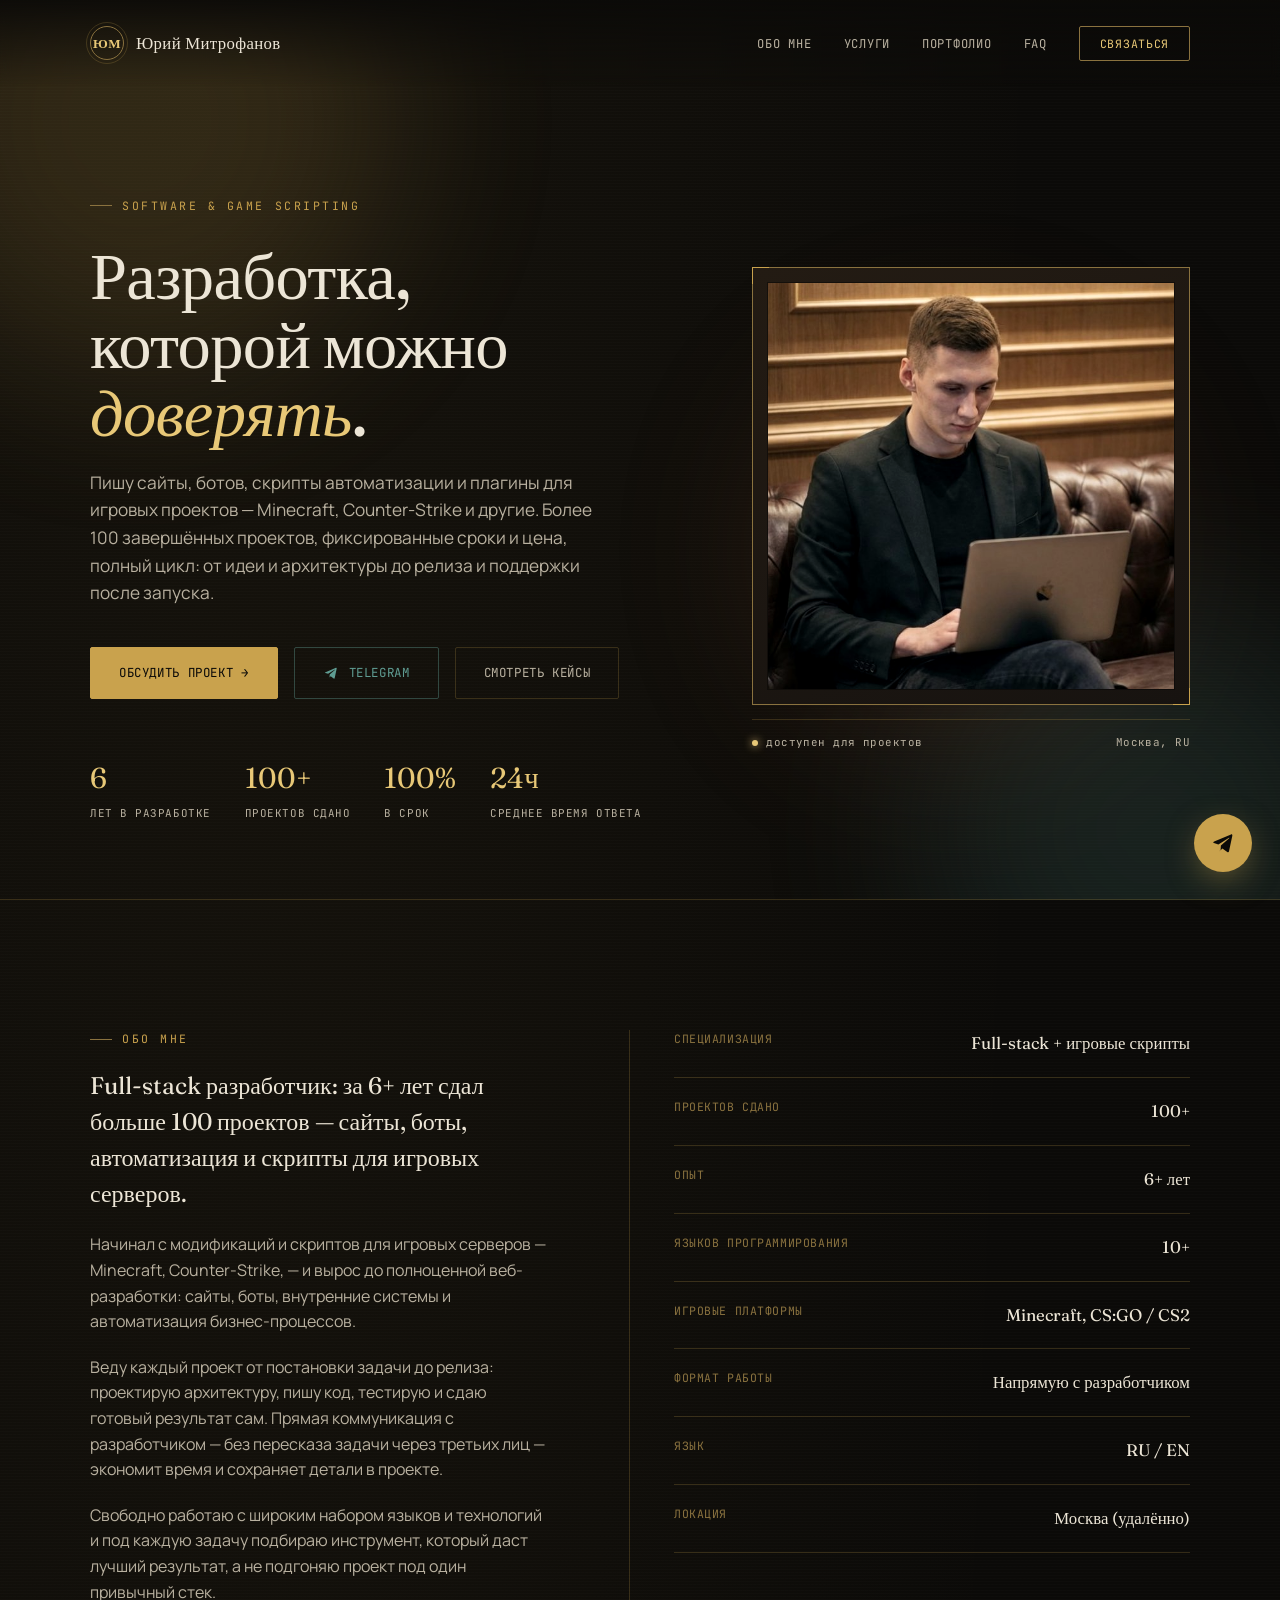
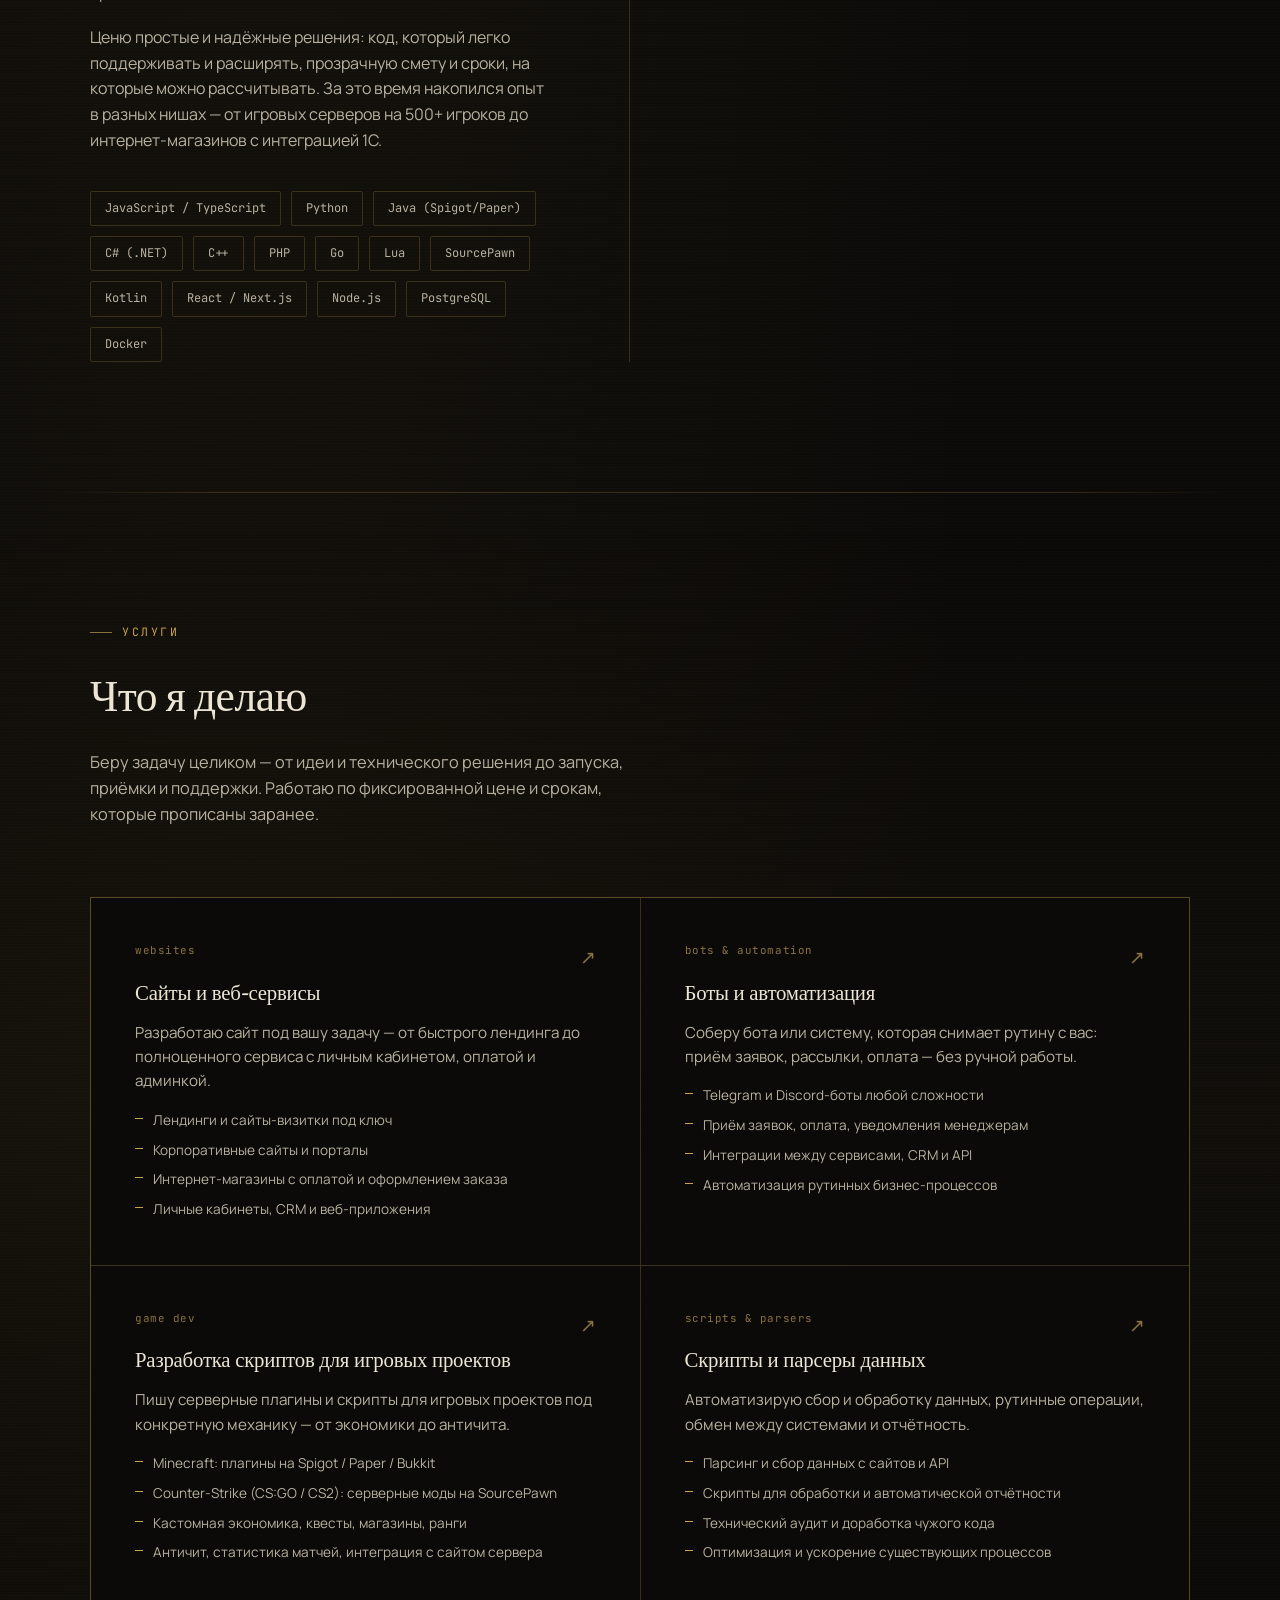
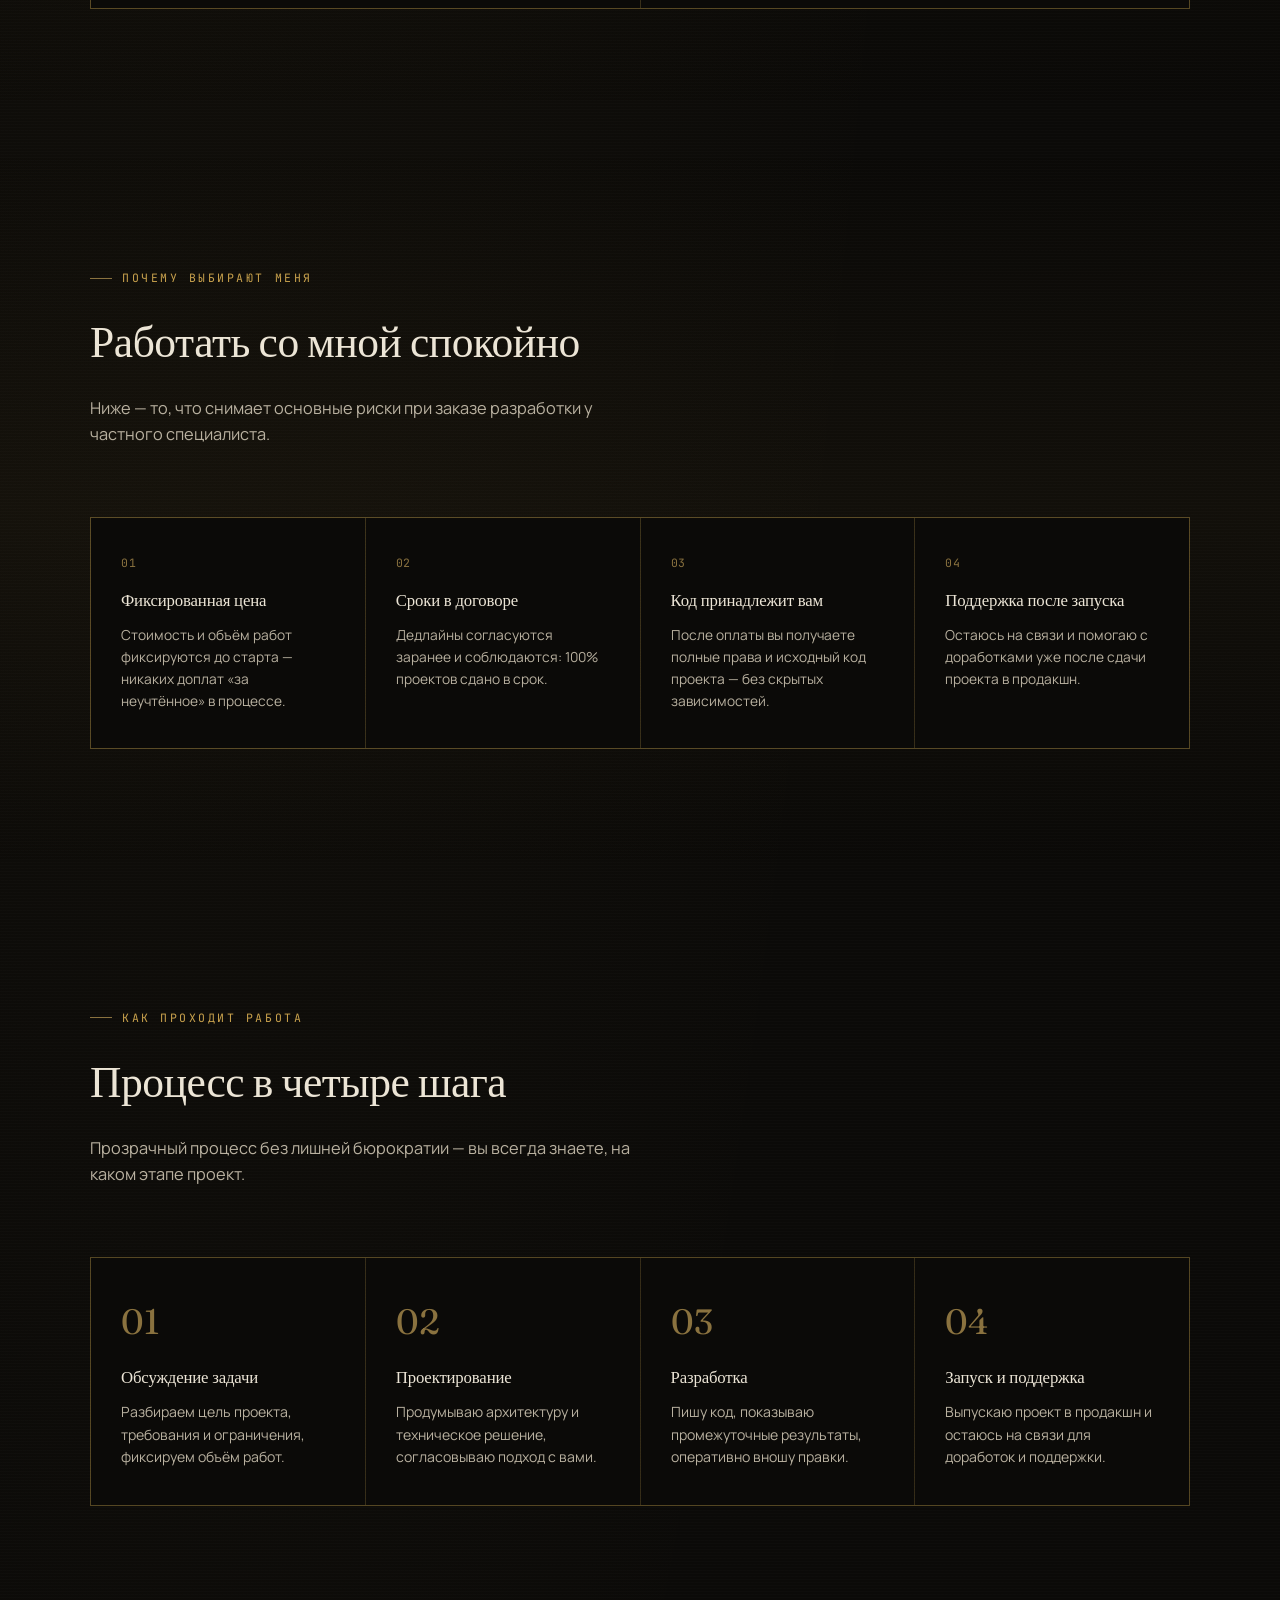
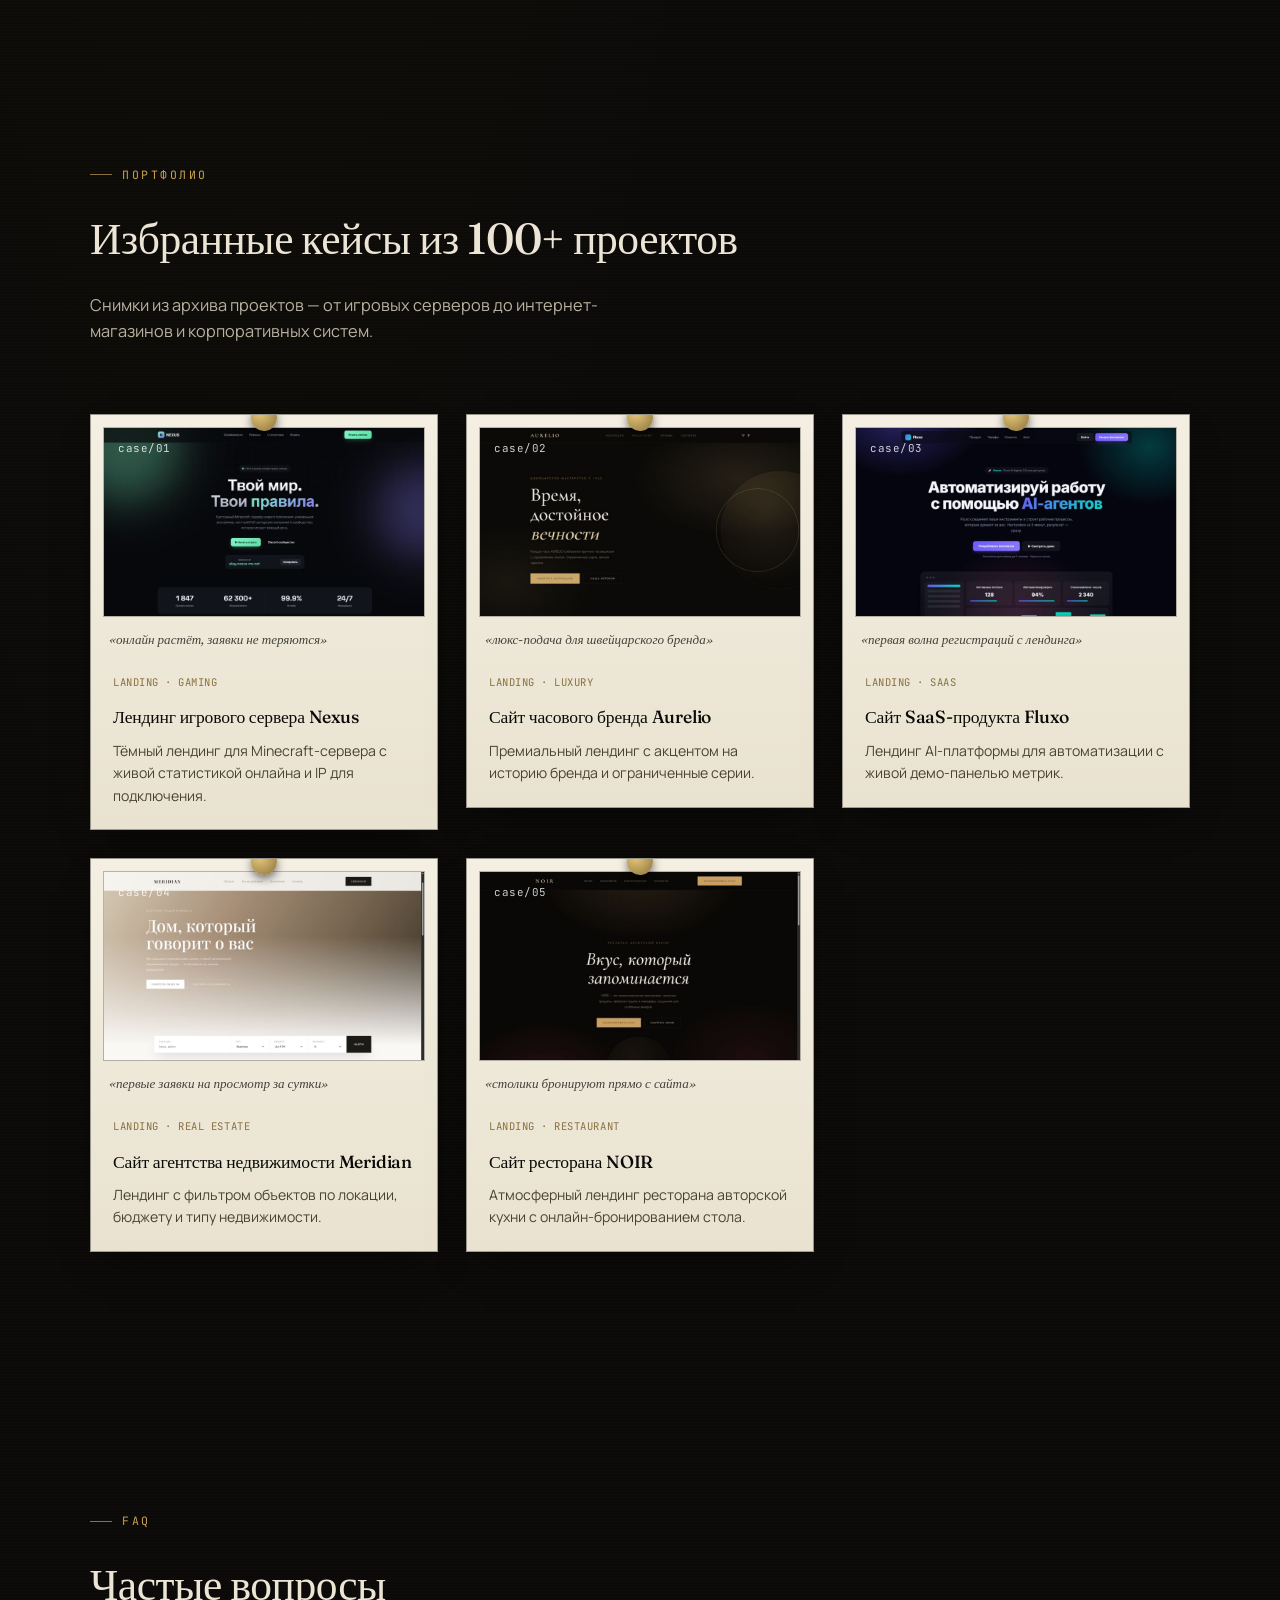
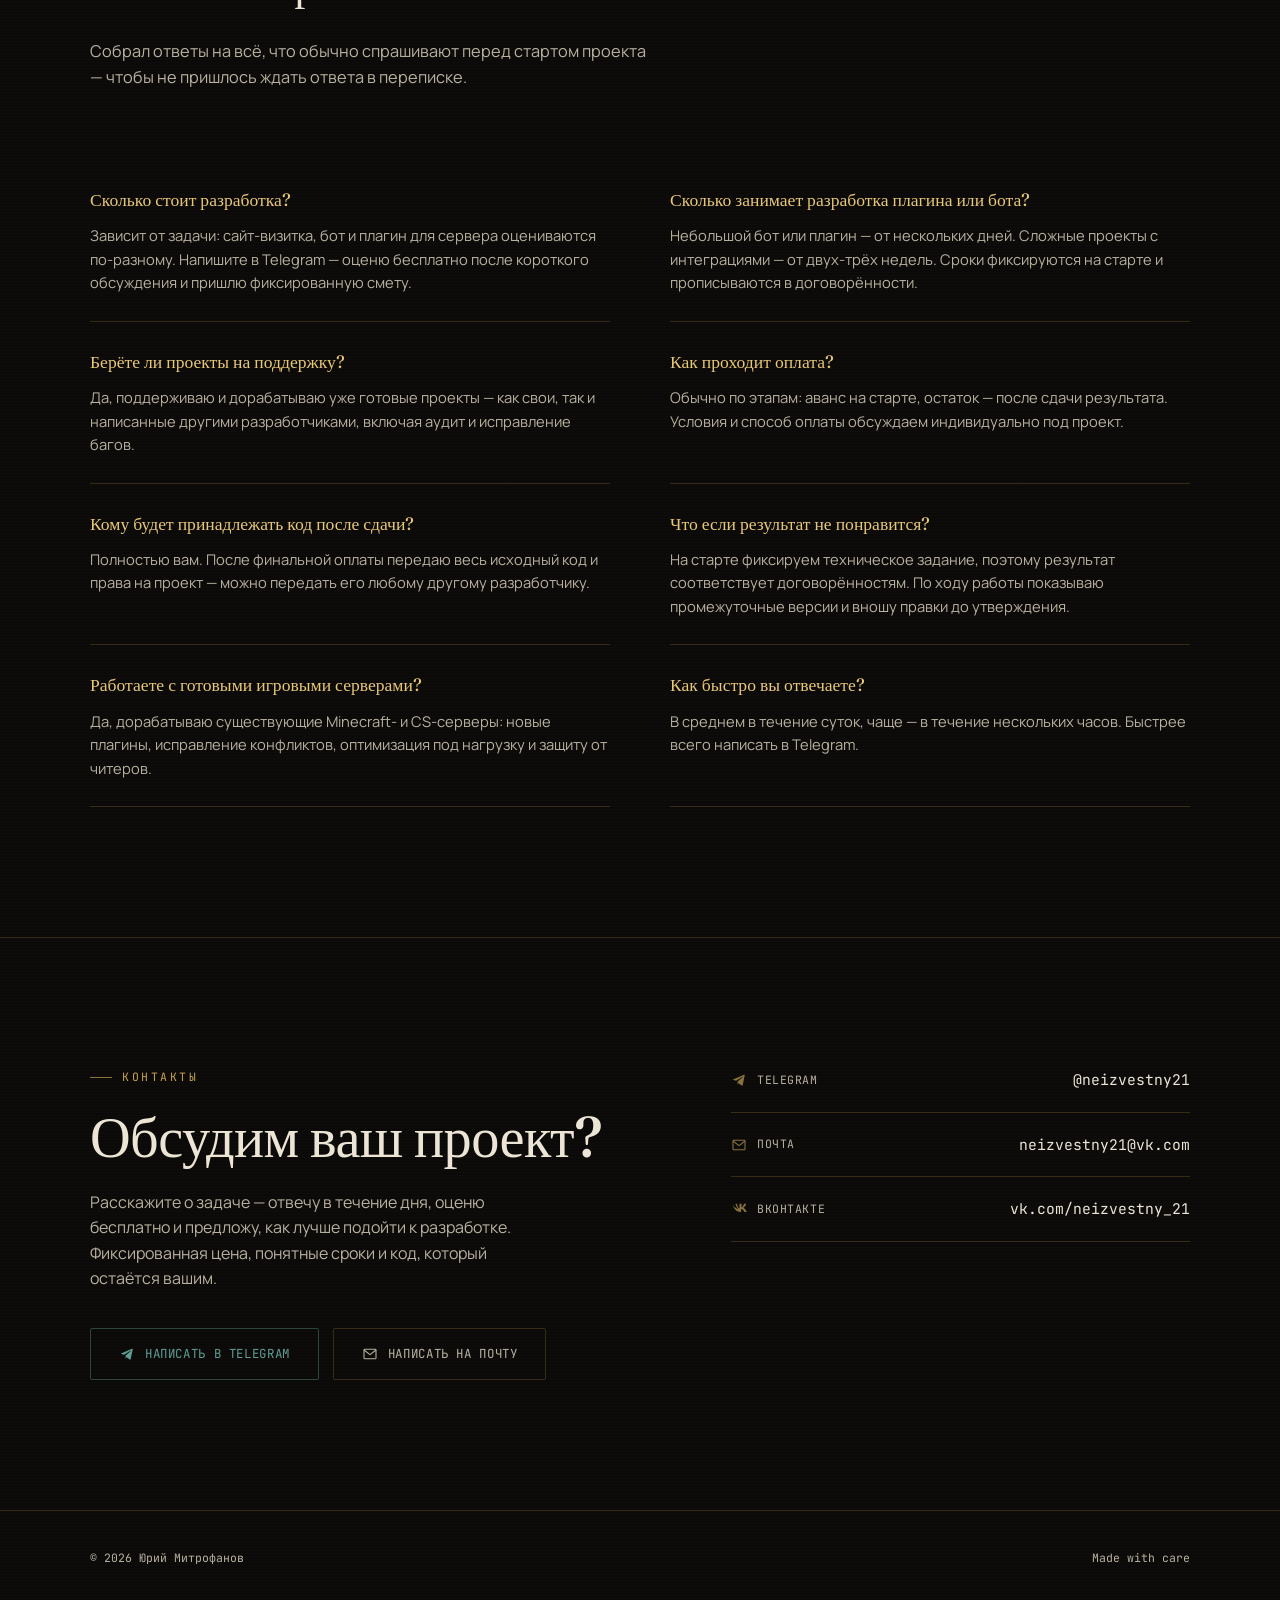
==== commit 45691805: "Add files via upload" ====
--- a/index.html
+++ b/index.html
@@ -291,6 +291,8 @@
   .port-shop{background:linear-gradient(150deg, #1c2333, #3e5074);}
   .port-auto{background:linear-gradient(150deg, #201a0d, #6b5427);}
   .port-web{background:linear-gradient(150deg, #241a0c, var(--brass-dim));}
+  .port-discord{background:linear-gradient(150deg, #23253f, #4a4d8c);}
+  .port-land{background:linear-gradient(150deg, #2a1c2e, #6a3f6e);}
   .port-body{padding:24px 26px 28px;}
   .port-body .case-tag{
     font-family:'JetBrains Mono', monospace; font-size:0.66rem; color:var(--brass); text-transform:uppercase;
@@ -354,35 +356,160 @@
     .fab{animation:none;}
   }
 
+  /* ---------- Animated background ---------- */
+  .bg-anim{position:fixed; inset:0; z-index:0; overflow:hidden; pointer-events:none;}
+  .bg-anim span{
+    position:absolute; border-radius:50%; filter:blur(90px); opacity:0.16;
+  }
+  .bg-anim .b1{width:520px; height:520px; background:var(--brass); top:-140px; left:-120px; animation:driftA 26s ease-in-out infinite;}
+  .bg-anim .b2{width:460px; height:460px; background:var(--teal); bottom:-160px; right:-100px; animation:driftB 32s ease-in-out infinite;}
+  .bg-anim .b3{width:380px; height:380px; background:var(--rust); top:40%; left:60%; animation:driftC 22s ease-in-out infinite;}
+  @keyframes driftA{0%,100%{transform:translate(0,0) scale(1);} 50%{transform:translate(60px,80px) scale(1.15);}}
+  @keyframes driftB{0%,100%{transform:translate(0,0) scale(1);} 50%{transform:translate(-70px,-50px) scale(1.1);}}
+  @keyframes driftC{0%,100%{transform:translate(0,0) scale(1);} 50%{transform:translate(-90px,60px) scale(1.2);}}
+  @media (prefers-reduced-motion: reduce){
+    .bg-anim span{animation:none;}
+  }
+  section, header, footer{position:relative; z-index:1;}
+  nav{z-index:100;}
+
+  /* ---------- Mobile nav ---------- */
+  .nav-toggle{
+    display:none; width:38px; height:32px; position:relative; cursor:pointer; z-index:110;
+    background:none; border:none; padding:0;
+  }
+  .nav-toggle span{
+    position:absolute; left:0; width:100%; height:2px; background:var(--brass-bright);
+    transition:transform 0.3s ease, opacity 0.3s ease;
+  }
+  .nav-toggle span:nth-child(1){top:4px;}
+  .nav-toggle span:nth-child(2){top:15px;}
+  .nav-toggle span:nth-child(3){top:26px;}
+  .nav-toggle.open span:nth-child(1){transform:translateY(11px) rotate(45deg);}
+  .nav-toggle.open span:nth-child(2){opacity:0;}
+  .nav-toggle.open span:nth-child(3){transform:translateY(-11px) rotate(-45deg);}
+  .mobile-menu{
+    position:fixed; inset:0; z-index:105; background:rgba(11,10,8,0.98);
+    display:flex; flex-direction:column; align-items:center; justify-content:center; gap:30px;
+    opacity:0; pointer-events:none; transition:opacity 0.35s ease;
+  }
+  .mobile-menu.open{opacity:1; pointer-events:auto;}
+  .mobile-menu a{
+    font-family:'Fraunces', serif; font-size:1.6rem; color:var(--parchment);
+  }
+  .mobile-menu a.nav-cta{border:1px solid var(--brass-dim); padding:12px 30px; border-radius:var(--radius); color:var(--brass-bright);}
+
+  /* ---------- Guarantees / trust section ---------- */
+  .guarantees{background:linear-gradient(180deg, transparent, rgba(201,162,77,0.04), transparent);}
+  .guar-grid{display:grid; grid-template-columns:repeat(4,1fr); gap:1px; background:var(--line); border:1px solid var(--line);}
+  .guar-card{background:var(--ink-black); padding:36px 30px; text-align:left;}
+  .guar-num{font-family:'JetBrains Mono', monospace; font-size:0.72rem; color:var(--brass-dim); letter-spacing:0.05em;}
+  .guar-card h3{font-size:1.05rem; margin:14px 0 10px;}
+  .guar-card p{font-size:0.86rem; color:var(--parchment-dim);}
+
+  /* ---------- Portfolio as photographs (polaroid) ---------- */
+  .port-grid{align-items:start;}
+  .port-card{
+    background:linear-gradient(180deg, #f4efe2, #e9e2d0);
+    border:1px solid rgba(0,0,0,0.35);
+    padding:12px 12px 0;
+    box-shadow:0 18px 40px -18px rgba(0,0,0,0.7);
+    transform:rotate(var(--tilt, -1.4deg));
+  }
+  .port-grid > .port-card:nth-child(odd){--tilt:-1.6deg;}
+  .port-grid > .port-card:nth-child(even){--tilt:1.4deg;}
+  .port-grid > .port-card:nth-child(3n){--tilt:-0.8deg;}
+  .port-card:hover{transform:rotate(0deg) translateY(-10px) scale(1.02);}
+  .port-photo{height:190px; border:1px solid rgba(0,0,0,0.25);}
+  .port-photo img{width:100%; height:100%; object-fit:cover; object-position:top; display:block; position:relative; z-index:1;}
+  .port-photo .id{color:rgba(255,255,255,0.8);}
+  .port-caption{
+    font-family:'Fraunces', serif; font-style:italic; color:var(--ink-black);
+    font-size:0.82rem; padding:12px 6px 4px; opacity:0.75;
+  }
+  .port-body{padding:14px 10px 22px; background:transparent;}
+  .port-body .case-tag{color:var(--brass-dim);}
+  .port-body h3{color:var(--ink-black); font-size:1.1rem;}
+  .port-body p{color:#4a4234;}
+  .port-pin{
+    position:absolute; top:-10px; left:50%; transform:translateX(-50%) rotate(-4deg);
+    width:26px; height:26px; border-radius:50%;
+    background:radial-gradient(circle at 35% 30%, #e8c877, #8a723f);
+    box-shadow:0 4px 8px rgba(0,0,0,0.5); z-index:5;
+  }
+
+  /* ---------- Static FAQ (answers always visible) ---------- */
+  .faq-grid{display:grid; grid-template-columns:1fr 1fr; gap:0 60px;}
+  .faq-item{border-bottom:1px solid var(--line); padding:26px 0;}
+  .faq-q{
+    display:block; cursor:default; padding:0; margin-bottom:10px;
+    font-family:'Fraunces', serif; font-size:1.1rem; color:var(--brass-bright);
+  }
+  .faq-a{max-height:none; overflow:visible; padding-bottom:0;}
+  .faq-a p{color:var(--parchment-dim); font-size:0.92rem;}
+
   /* ---------- Responsive ---------- */
+  @media (max-width:1024px){
+    .guar-grid{grid-template-columns:1fr 1fr;}
+  }
+
   @media (max-width:900px){
     .wrap{padding:0 24px;}
     section{padding:90px 0;}
     nav ul{display:none;}
+    .nav-toggle{display:block;}
     .hero .wrap{grid-template-columns:1fr; gap:50px;}
     .hero{padding-top:140px;}
-    .hero-frame{max-width:360px;}
+    .hero-frame{max-width:360px; margin:0 auto;}
     .about .wrap{grid-template-columns:1fr; gap:50px;}
     .about-side{border-left:none; border-top:1px solid var(--line); padding-left:0; padding-top:34px;}
     .service-grid{grid-template-columns:1fr;}
     .process-list{grid-template-columns:1fr 1fr;}
-    .port-grid{grid-template-columns:1fr;}
+    .port-grid{grid-template-columns:repeat(2,1fr); gap:22px;}
+    .faq-grid{grid-template-columns:1fr;}
     .contact .wrap{grid-template-columns:1fr; gap:50px;}
     footer{flex-direction:column; gap:10px; text-align:center;}
     .hero-stats{gap:24px;}
     .glow{display:none;}
+    .bg-anim span{opacity:0.1;}
+  }
+
+  @media (max-width:640px){
+    .wrap{padding:0 18px;}
+    section{padding:70px 0;}
+    .hero{padding-top:120px;}
+    .hero h1{font-size:clamp(2.1rem, 8vw, 3rem);}
+    .hero-actions{flex-direction:column; align-items:stretch;}
+    .hero-actions .btn{justify-content:center;}
+    .hero-stats{gap:18px; justify-content:space-between;}
+    .stat-num{font-size:1.4rem;}
+    .process-list{grid-template-columns:1fr;}
+    .guar-grid{grid-template-columns:1fr;}
+    .port-grid{grid-template-columns:1fr;}
+    .contact-buttons{flex-direction:column; align-items:stretch;}
+    .contact-buttons .btn{justify-content:center;}
+    .sec-head h2{font-size:1.8rem;}
+    .service-card{padding:32px 26px;}
+    .fab{width:50px; height:50px; bottom:18px; right:18px;}
+    .fab svg{width:22px; height:22px;}
+  }
+
+  @media (max-width:420px){
+    .hero-stats{flex-wrap:wrap; row-gap:16px;}
+    nav .brand span:not(.seal){font-size:0.92rem;}
   }
 </style>
 </head>
 <body>
 
+<div class="bg-anim" aria-hidden="true"><span class="b1"></span><span class="b2"></span><span class="b3"></span></div>
 <div class="glow" id="glow"></div>
 
 <nav id="nav">
   <div class="wrap">
     <div class="brand">
       <span class="seal">ЮМ</span>
-      Юрий Митрофанов
+      <span>Юрий Митрофанов</span>
     </div>
     <ul>
       <li><a href="#about">Обо мне</a></li>
@@ -391,18 +518,27 @@
       <li><a href="#faq">FAQ</a></li>
       <li><a href="#contact" class="nav-cta">Связаться</a></li>
     </ul>
+    <button class="nav-toggle" id="navToggle" aria-label="Меню"><span></span><span></span><span></span></button>
   </div>
 </nav>
+
+<div class="mobile-menu" id="mobileMenu">
+  <a href="#about">Обо мне</a>
+  <a href="#services">Услуги</a>
+  <a href="#work">Портфолио</a>
+  <a href="#faq">FAQ</a>
+  <a href="#contact" class="nav-cta">Связаться</a>
+</div>
 
 <header class="hero">
   <div class="wrap">
     <div class="hero-copy reveal">
       <div class="eyebrow">Software & Game Scripting</div>
       <h1>Разработка,<br>которой можно<br><em>доверять</em>.</h1>
-      <p class="lede">Пишу сайты, ботов, скрипты автоматизации и плагины для игровых проектов — Minecraft, Counter-Strike и другие. Полный цикл: от идеи и архитектуры до релиза и поддержки.</p>
+      <p class="lede">Пишу сайты, ботов, скрипты автоматизации и плагины для игровых проектов — Minecraft, Counter-Strike и другие. Более 100 завершённых проектов, фиксированные сроки и цена, полный цикл: от идеи и архитектуры до релиза и поддержки после запуска.</p>
       <div class="hero-actions">
         <a href="#contact" class="btn btn-primary">Обсудить проект →</a>
-        <a href="https://t.me/mitrofanov" target="_blank" rel="noopener" class="btn btn-tg">
+        <a href="https://t.me/neizvestny21" target="_blank" rel="noopener" class="btn btn-tg">
           <svg viewBox="0 0 24 24" fill="currentColor"><path d="M9.78 18.65l.28-4.23 7.68-6.92c.34-.31-.07-.46-.52-.19L7.74 13.3 3.64 12c-.88-.25-.89-.86.2-1.3L19.4 4.13c.73-.33 1.43.18 1.15 1.3l-2.99 14.1c-.21.98-.8 1.22-1.62.76l-4.47-3.3-2.16 2.08c-.24.24-.44.44-.9.44z"/></svg>
           Telegram
         </a>
@@ -414,12 +550,16 @@
           <div class="stat-label">лет в разработке</div>
         </div>
         <div>
-          <div class="stat-num" data-count="30">0</div>
-          <div class="stat-label">проектов</div>
+          <div class="stat-num" data-count="100" data-suffix="+">0</div>
+          <div class="stat-label">проектов сдано</div>
         </div>
         <div>
           <div class="stat-num" data-count="100" data-suffix="%">0%</div>
           <div class="stat-label">в срок</div>
+        </div>
+        <div>
+          <div class="stat-num" data-count="24" data-suffix="ч">0</div>
+          <div class="stat-label">среднее время ответа</div>
         </div>
       </div>
     </div>
@@ -439,17 +579,24 @@
   <div class="wrap">
     <div class="about-main reveal">
       <div class="eyebrow">Обо мне</div>
-      <p class="about-lead" style="margin-top:20px;">Я занимаюсь разработкой более шести лет — от сайтов и ботов до плагинов для игровых серверов.</p>
+      <p class="about-lead" style="margin-top:20px;">Full-stack разработчик: за 6+ лет сдал больше 100 проектов — сайты, боты, автоматизация и скрипты для игровых серверов.</p>
       <div class="about-body">
-        <p>Начинал с модификаций и скриптов для игровых серверов — Minecraft, Counter-Strike, — и постепенно вырос до полноценной веб-разработки: сайты, боты, внутренние системы и автоматизация.</p>
-        <p>Работаю самостоятельно и веду проект от первого созвона до релиза: сам продумываю архитектуру, сам пишу код, сам отвечаю за результат — без посредников и лишних согласований.</p>
-        <p>Ценю простые и надёжные решения: код, который легко поддерживать, и сроки, на которые можно рассчитывать.</p>
+        <p>Начинал с модификаций и скриптов для игровых серверов — Minecraft, Counter-Strike, — и вырос до полноценной веб-разработки: сайты, боты, внутренние системы и автоматизация бизнес-процессов.</p>
+        <p>Веду каждый проект от постановки задачи до релиза: проектирую архитектуру, пишу код, тестирую и сдаю готовый результат сам. Прямая коммуникация с разработчиком — без пересказа задачи через третьих лиц — экономит время и сохраняет детали в проекте.</p>
+        <p>Свободно работаю с широким набором языков и технологий и под каждую задачу подбираю инструмент, который даст лучший результат, а не подгоняю проект под один привычный стек.</p>
+        <p>Ценю простые и надёжные решения: код, который легко поддерживать и расширять, прозрачную смету и сроки, на которые можно рассчитывать. За это время накопился опыт в разных нишах — от игровых серверов на 500+ игроков до интернет-магазинов с интеграцией 1С.</p>
       </div>
       <div class="stack-list">
         <span class="stack-tag">JavaScript / TypeScript</span>
         <span class="stack-tag">Python</span>
         <span class="stack-tag">Java (Spigot/Paper)</span>
+        <span class="stack-tag">C# (.NET)</span>
+        <span class="stack-tag">C++</span>
+        <span class="stack-tag">PHP</span>
+        <span class="stack-tag">Go</span>
+        <span class="stack-tag">Lua</span>
         <span class="stack-tag">SourcePawn</span>
+        <span class="stack-tag">Kotlin</span>
         <span class="stack-tag">React / Next.js</span>
         <span class="stack-tag">Node.js</span>
         <span class="stack-tag">PostgreSQL</span>
@@ -458,9 +605,11 @@
     </div>
     <div class="about-side reveal">
       <div class="side-row"><span class="k">Специализация</span><span class="v">Full-stack + игровые скрипты</span></div>
-      <div class="side-row"><span class="k">Формат</span><span class="v">Частный проект / подряд</span></div>
+      <div class="side-row"><span class="k">Проектов сдано</span><span class="v">100+</span></div>
       <div class="side-row"><span class="k">Опыт</span><span class="v">6+ лет</span></div>
-      <div class="side-row"><span class="k">Игровые платформы</span><span class="v">Minecraft, CS:GO/CS2</span></div>
+      <div class="side-row"><span class="k">Языков программирования</span><span class="v">10+</span></div>
+      <div class="side-row"><span class="k">Игровые платформы</span><span class="v">Minecraft, CS:GO / CS2</span></div>
+      <div class="side-row"><span class="k">Формат работы</span><span class="v">Напрямую с разработчиком</span></div>
       <div class="side-row"><span class="k">Язык</span><span class="v">RU / EN</span></div>
       <div class="side-row"><span class="k">Локация</span><span class="v">Москва (удалённо)</span></div>
     </div>
@@ -474,7 +623,7 @@
     <div class="sec-head reveal">
       <div class="eyebrow">Услуги</div>
       <h2>Что я делаю</h2>
-      <p>Беру задачу целиком — от идеи и технического решения до запуска и последующей поддержки.</p>
+      <p>Беру задачу целиком — от идеи и технического решения до запуска, приёмки и поддержки. Работаю по фиксированной цене и срокам, которые прописаны заранее.</p>
     </div>
   </div>
   <div class="wrap">
@@ -483,45 +632,81 @@
         <span class="arrow">↗</span>
         <div class="service-tag">websites</div>
         <h3>Сайты и веб-сервисы</h3>
-        <p>Разработаю сайт под вашу задачу — от лендинга до сервиса с личным кабинетом и оплатой.</p>
+        <p>Разработаю сайт под вашу задачу — от быстрого лендинга до полноценного сервиса с личным кабинетом, оплатой и админкой.</p>
         <ul>
-          <li>Лендинги и корпоративные сайты</li>
-          <li>Интернет-магазины</li>
-          <li>Личные кабинеты и веб-приложения</li>
+          <li>Лендинги и сайты-визитки под ключ</li>
+          <li>Корпоративные сайты и порталы</li>
+          <li>Интернет-магазины с оплатой и оформлением заказа</li>
+          <li>Личные кабинеты, CRM и веб-приложения</li>
         </ul>
       </div>
       <div class="service-card">
         <span class="arrow">↗</span>
-        <div class="service-tag">bots</div>
+        <div class="service-tag">bots & automation</div>
         <h3>Боты и автоматизация</h3>
-        <p>Соберу бота или систему, которая снимает рутину с вас и вашей команды.</p>
+        <p>Соберу бота или систему, которая снимает рутину с вас: приём заявок, рассылки, оплата — без ручной работы.</p>
         <ul>
-          <li>Telegram и Discord-боты</li>
-          <li>Автоматизация заявок и рассылок</li>
-          <li>Интеграции между сервисами и API</li>
+          <li>Telegram и Discord-боты любой сложности</li>
+          <li>Приём заявок, оплата, уведомления менеджерам</li>
+          <li>Интеграции между сервисами, CRM и API</li>
+          <li>Автоматизация рутинных бизнес-процессов</li>
         </ul>
       </div>
       <div class="service-card">
         <span class="arrow">↗</span>
         <div class="service-tag">game dev</div>
-        <h3>Игровые плагины и скрипты</h3>
-        <p>Пишу серверные плагины и скрипты для игровых проектов под конкретную механику.</p>
+        <h3>Разработка скриптов для игровых проектов</h3>
+        <p>Пишу серверные плагины и скрипты для игровых проектов под конкретную механику — от экономики до античита.</p>
         <ul>
-          <li>Minecraft: плагины на Spigot / Paper</li>
-          <li>Counter-Strike: серверные моды и скрипты</li>
-          <li>Кастомная логика, античит, экономика</li>
+          <li>Minecraft: плагины на Spigot / Paper / Bukkit</li>
+          <li>Counter-Strike (CS:GO / CS2): серверные моды на SourcePawn</li>
+          <li>Кастомная экономика, квесты, магазины, ранги</li>
+          <li>Античит, статистика матчей, интеграция с сайтом сервера</li>
         </ul>
       </div>
       <div class="service-card">
         <span class="arrow">↗</span>
-        <div class="service-tag">scripts</div>
-        <h3>Скрипты и парсеры</h3>
-        <p>Автоматизирую сбор и обработку данных, рутинные операции, обмен между системами.</p>
+        <div class="service-tag">scripts & parsers</div>
+        <h3>Скрипты и парсеры данных</h3>
+        <p>Автоматизирую сбор и обработку данных, рутинные операции, обмен между системами и отчётность.</p>
         <ul>
-          <li>Парсинг и сбор данных</li>
-          <li>Скрипты для обработки и отчётности</li>
-          <li>Технический аудит и доработка кода</li>
+          <li>Парсинг и сбор данных с сайтов и API</li>
+          <li>Скрипты для обработки и автоматической отчётности</li>
+          <li>Технический аудит и доработка чужого кода</li>
+          <li>Оптимизация и ускорение существующих процессов</li>
         </ul>
+      </div>
+    </div>
+  </div>
+</section>
+
+<section class="guarantees" id="guarantees">
+  <div class="wrap">
+    <div class="sec-head reveal">
+      <div class="eyebrow">Почему выбирают меня</div>
+      <h2>Работать со мной спокойно</h2>
+      <p>Ниже — то, что снимает основные риски при заказе разработки у частного специалиста.</p>
+    </div>
+    <div class="guar-grid reveal stagger">
+      <div class="guar-card">
+        <div class="guar-num mono">01</div>
+        <h3>Фиксированная цена</h3>
+        <p>Стоимость и объём работ фиксируются до старта — никаких доплат «за неучтённое» в процессе.</p>
+      </div>
+      <div class="guar-card">
+        <div class="guar-num mono">02</div>
+        <h3>Сроки в договоре</h3>
+        <p>Дедлайны согласуются заранее и соблюдаются: 100% проектов сдано в срок.</p>
+      </div>
+      <div class="guar-card">
+        <div class="guar-num mono">03</div>
+        <h3>Код принадлежит вам</h3>
+        <p>После оплаты вы получаете полные права и исходный код проекта — без скрытых зависимостей.</p>
+      </div>
+      <div class="guar-card">
+        <div class="guar-num mono">04</div>
+        <h3>Поддержка после запуска</h3>
+        <p>Остаюсь на связи и помогаю с доработками уже после сдачи проекта в продакшн.</p>
       </div>
     </div>
   </div>
@@ -563,80 +748,78 @@
   <div class="wrap">
     <div class="sec-head reveal">
       <div class="eyebrow">Портфолио</div>
-      <h2>Избранные кейсы</h2>
-      <p>Несколько проектов из разных направлений — от игровых серверов до интернет-магазинов.</p>
+      <h2>Избранные кейсы из 100+ проектов</h2>
+      <p>Снимки из архива проектов — от игровых серверов до интернет-магазинов и корпоративных систем.</p>
     </div>
     <div class="port-grid reveal stagger">
 
       <div class="port-card">
-        <div class="port-photo port-mc">
+        <div class="port-pin"></div>
+        <div class="port-photo">
           <span class="id mono">case/01</span>
-          <svg viewBox="0 0 48 48" fill="none" stroke="#ece5d6" stroke-width="1.6"><rect x="10" y="18" width="10" height="10"/><rect x="20" y="8" width="10" height="10"/><rect x="20" y="28" width="10" height="10"/><rect x="30" y="18" width="8" height="10"/></svg>
-        </div>
+          <img src="portfolio-imgs/nexus.jpg" alt="Лендинг Nexus — Minecraft-сервер">
+        </div>
+        <div class="port-caption">«онлайн растёт, заявки не теряются»</div>
         <div class="port-body">
-          <span class="case-tag">Minecraft · Java</span>
-          <h3>Экономический плагин для сервера</h3>
-          <p>Кастомная экономика, магазины и квесты для сервера на 500+ игроков.</p>
+          <span class="case-tag">Landing · Gaming</span>
+          <h3>Лендинг игрового сервера Nexus</h3>
+          <p>Тёмный лендинг для Minecraft-сервера с живой статистикой онлайна и IP для подключения.</p>
         </div>
       </div>
 
       <div class="port-card">
-        <div class="port-photo port-cs">
+        <div class="port-pin"></div>
+        <div class="port-photo">
           <span class="id mono">case/02</span>
-          <svg viewBox="0 0 48 48" fill="none" stroke="#ece5d6" stroke-width="1.6"><circle cx="24" cy="24" r="14"/><line x1="24" y1="2" x2="24" y2="12"/><line x1="24" y1="36" x2="24" y2="46"/><line x1="2" y1="24" x2="12" y2="24"/><line x1="36" y1="24" x2="46" y2="24"/></svg>
-        </div>
+          <img src="portfolio-imgs/aurelio.jpg" alt="Лендинг Aurelio — часовой бренд">
+        </div>
+        <div class="port-caption">«люкс-подача для швейцарского бренда»</div>
         <div class="port-body">
-          <span class="case-tag">CS:GO / CS2 · SourcePawn</span>
-          <h3>Серверные моды и статистика</h3>
-          <p>Скрипты для кастомных режимов и системы статистики матчей.</p>
+          <span class="case-tag">Landing · Luxury</span>
+          <h3>Сайт часового бренда Aurelio</h3>
+          <p>Премиальный лендинг с акцентом на историю бренда и ограниченные серии.</p>
         </div>
       </div>
 
       <div class="port-card">
-        <div class="port-photo port-tg">
+        <div class="port-pin"></div>
+        <div class="port-photo">
           <span class="id mono">case/03</span>
-          <svg viewBox="0 0 48 48" fill="none" stroke="#ece5d6" stroke-width="1.6"><path d="M8 22l32-12-10 30-8-11-8 6z"/></svg>
-        </div>
+          <img src="portfolio-imgs/fluxo.jpg" alt="Лендинг Fluxo — SaaS-продукт">
+        </div>
+        <div class="port-caption">«первая волна регистраций с лендинга»</div>
         <div class="port-body">
-          <span class="case-tag">Telegram-бот</span>
-          <h3>Бот для приёма заявок</h3>
-          <p>Приём заявок, оплата и уведомления менеджерам без ручной обработки.</p>
+          <span class="case-tag">Landing · SaaS</span>
+          <h3>Сайт SaaS-продукта Fluxo</h3>
+          <p>Лендинг AI-платформы для автоматизации с живой демо-панелью метрик.</p>
         </div>
       </div>
 
       <div class="port-card">
-        <div class="port-photo port-shop">
+        <div class="port-pin"></div>
+        <div class="port-photo">
           <span class="id mono">case/04</span>
-          <svg viewBox="0 0 48 48" fill="none" stroke="#ece5d6" stroke-width="1.6"><path d="M10 14h28l-3 20H13z"/><line x1="17" y1="14" x2="17" y2="9" /><line x1="31" y1="14" x2="31" y2="9"/></svg>
-        </div>
+          <img src="portfolio-imgs/meridian.jpg" alt="Лендинг Meridian — элитная недвижимость">
+        </div>
+        <div class="port-caption">«первые заявки на просмотр за сутки»</div>
         <div class="port-body">
-          <span class="case-tag">E-commerce</span>
-          <h3>Интернет-магазин с интеграцией 1С</h3>
-          <p>Каталог, оплата, синхронизация склада и заказов с 1С.</p>
+          <span class="case-tag">Landing · Real Estate</span>
+          <h3>Сайт агентства недвижимости Meridian</h3>
+          <p>Лендинг с фильтром объектов по локации, бюджету и типу недвижимости.</p>
         </div>
       </div>
 
       <div class="port-card">
-        <div class="port-photo port-auto">
+        <div class="port-pin"></div>
+        <div class="port-photo">
           <span class="id mono">case/05</span>
-          <svg viewBox="0 0 48 48" fill="none" stroke="#ece5d6" stroke-width="1.6"><rect x="6" y="10" width="36" height="28" rx="1"/><path d="M12 20l6 5-6 5"/><line x1="22" y1="30" x2="32" y2="30"/></svg>
-        </div>
+          <img src="portfolio-imgs/noir.jpg" alt="Лендинг NOIR — ресторан">
+        </div>
+        <div class="port-caption">«столики бронируют прямо с сайта»</div>
         <div class="port-body">
-          <span class="case-tag">Automation · Python</span>
-          <h3>Скрипт-парсер для аналитики</h3>
-          <p>Сбор данных из внешних источников и автоматическая отчётность.</p>
-        </div>
-      </div>
-
-      <div class="port-card">
-        <div class="port-photo port-web">
-          <span class="id mono">case/06</span>
-          <svg viewBox="0 0 48 48" fill="none" stroke="#ece5d6" stroke-width="1.6"><rect x="6" y="10" width="36" height="28" rx="1"/><line x1="6" y1="17" x2="42" y2="17"/><circle cx="11" cy="13.5" r="1"/><circle cx="15" cy="13.5" r="1"/></svg>
-        </div>
-        <div class="port-body">
-          <span class="case-tag">Corporate</span>
-          <h3>Корпоративный сайт с личным кабинетом</h3>
-          <p>Сайт компании с закрытым разделом для клиентов и документами.</p>
+          <span class="case-tag">Landing · Restaurant</span>
+          <h3>Сайт ресторана NOIR</h3>
+          <p>Атмосферный лендинг ресторана авторской кухни с онлайн-бронированием стола.</p>
         </div>
       </div>
 
@@ -649,23 +832,40 @@
     <div class="sec-head reveal">
       <div class="eyebrow">FAQ</div>
       <h2>Частые вопросы</h2>
-    </div>
-    <div class="reveal" style="max-width:760px;">
+      <p>Собрал ответы на всё, что обычно спрашивают перед стартом проекта — чтобы не пришлось ждать ответа в переписке.</p>
+    </div>
+    <div class="faq-grid reveal">
       <div class="faq-item">
-        <div class="faq-q"><span>Сколько стоит разработка?</span><span class="plus mono">+</span></div>
-        <div class="faq-a"><p>Зависит от задачи: сайт-визитка, бот и плагин для сервера оцениваются по-разному. Напишите в Telegram — оценю бесплатно после короткого обсуждения.</p></div>
+        <div class="faq-q">Сколько стоит разработка?</div>
+        <div class="faq-a"><p>Зависит от задачи: сайт-визитка, бот и плагин для сервера оцениваются по-разному. Напишите в Telegram — оценю бесплатно после короткого обсуждения и пришлю фиксированную смету.</p></div>
       </div>
       <div class="faq-item">
-        <div class="faq-q"><span>Сколько занимает разработка плагина или бота?</span><span class="plus mono">+</span></div>
-        <div class="faq-a"><p>Небольшой бот или плагин — от нескольких дней. Сложные проекты с интеграциями — от двух-трёх недель. Сроки фиксируются на старте.</p></div>
+        <div class="faq-q">Сколько занимает разработка плагина или бота?</div>
+        <div class="faq-a"><p>Небольшой бот или плагин — от нескольких дней. Сложные проекты с интеграциями — от двух-трёх недель. Сроки фиксируются на старте и прописываются в договорённости.</p></div>
       </div>
       <div class="faq-item">
-        <div class="faq-q"><span>Берёте ли проекты на поддержку?</span><span class="plus mono">+</span></div>
-        <div class="faq-a"><p>Да, поддерживаю и дорабатываю уже готовые проекты — как свои, так и написанные другими разработчиками.</p></div>
+        <div class="faq-q">Берёте ли проекты на поддержку?</div>
+        <div class="faq-a"><p>Да, поддерживаю и дорабатываю уже готовые проекты — как свои, так и написанные другими разработчиками, включая аудит и исправление багов.</p></div>
       </div>
       <div class="faq-item">
-        <div class="faq-q"><span>Как проходит оплата?</span><span class="plus mono">+</span></div>
-        <div class="faq-a"><p>Обычно по этапам: аванс на старте, остаток — после сдачи результата. Условия обсуждаем индивидуально под проект.</p></div>
+        <div class="faq-q">Как проходит оплата?</div>
+        <div class="faq-a"><p>Обычно по этапам: аванс на старте, остаток — после сдачи результата. Условия и способ оплаты обсуждаем индивидуально под проект.</p></div>
+      </div>
+      <div class="faq-item">
+        <div class="faq-q">Кому будет принадлежать код после сдачи?</div>
+        <div class="faq-a"><p>Полностью вам. После финальной оплаты передаю весь исходный код и права на проект — можно передать его любому другому разработчику.</p></div>
+      </div>
+      <div class="faq-item">
+        <div class="faq-q">Что если результат не понравится?</div>
+        <div class="faq-a"><p>На старте фиксируем техническое задание, поэтому результат соответствует договорённостям. По ходу работы показываю промежуточные версии и вношу правки до утверждения.</p></div>
+      </div>
+      <div class="faq-item">
+        <div class="faq-q">Работаете с готовыми игровыми серверами?</div>
+        <div class="faq-a"><p>Да, дорабатываю существующие Minecraft- и CS-серверы: новые плагины, исправление конфликтов, оптимизация под нагрузку и защиту от читеров.</p></div>
+      </div>
+      <div class="faq-item">
+        <div class="faq-q">Как быстро вы отвечаете?</div>
+        <div class="faq-a"><p>В среднем в течение суток, чаще — в течение нескольких часов. Быстрее всего написать в Telegram.</p></div>
       </div>
     </div>
   </div>
@@ -676,38 +876,30 @@
     <div class="reveal">
       <div class="eyebrow">Контакты</div>
       <h2 style="margin-top:20px;">Обсудим ваш проект?</h2>
-      <p class="contact-lede">Расскажите о задаче — отвечу в течение дня и предложу, как лучше подойти к разработке.</p>
+      <p class="contact-lede">Расскажите о задаче — отвечу в течение дня, оценю бесплатно и предложу, как лучше подойти к разработке. Фиксированная цена, понятные сроки и код, который остаётся вашим.</p>
       <div class="contact-buttons">
-        <a href="https://t.me/mitrofanov" target="_blank" rel="noopener" class="btn btn-tg">
+        <a href="https://t.me/neizvestny21" target="_blank" rel="noopener" class="btn btn-tg">
           <svg viewBox="0 0 24 24" fill="currentColor"><path d="M9.78 18.65l.28-4.23 7.68-6.92c.34-.31-.07-.46-.52-.19L7.74 13.3 3.64 12c-.88-.25-.89-.86.2-1.3L19.4 4.13c.73-.33 1.43.18 1.15 1.3l-2.99 14.1c-.21.98-.8 1.22-1.62.76l-4.47-3.3-2.16 2.08c-.24.24-.44.44-.9.44z"/></svg>
           Написать в Telegram
         </a>
-        <a href="https://wa.me/79990000000" target="_blank" rel="noopener" class="btn btn-ghost">
-          <svg viewBox="0 0 24 24" fill="currentColor"><path d="M12.04 2C6.58 2 2.13 6.45 2.13 11.91c0 1.75.46 3.39 1.26 4.81L2 22l5.42-1.36a9.9 9.9 0 004.62 1.14h.01c5.46 0 9.91-4.45 9.91-9.91C21.96 6.45 17.5 2 12.04 2zm0 17.9a8 8 0 01-4.06-1.1l-.29-.17-3.02.76.81-2.94-.19-.3a7.93 7.93 0 01-1.24-4.24c0-4.38 3.57-7.95 7.99-7.95 4.38 0 7.95 3.57 7.95 7.95 0 4.42-3.57 7.99-7.95 7.99z"/></svg>
-          WhatsApp
+        <a href="mailto:neizvestny21@vk.com" class="btn btn-ghost">
+          <svg viewBox="0 0 24 24" fill="none" stroke="currentColor" stroke-width="1.6"><rect x="3" y="5" width="18" height="14" rx="1"/><path d="M3 6l9 7 9-7"/></svg>
+          Написать на почту
         </a>
       </div>
     </div>
     <div class="contact-links reveal">
-      <a class="clink" href="mailto:mitrofanov@example.com">
+      <a class="clink" href="https://t.me/neizvestny21" target="_blank" rel="noopener">
+        <span class="label"><svg viewBox="0 0 24 24" fill="currentColor"><path d="M9.78 18.65l.28-4.23 7.68-6.92c.34-.31-.07-.46-.52-.19L7.74 13.3 3.64 12c-.88-.25-.89-.86.2-1.3L19.4 4.13c.73-.33 1.43.18 1.15 1.3l-2.99 14.1c-.21.98-.8 1.22-1.62.76l-4.47-3.3-2.16 2.08c-.24.24-.44.44-.9.44z"/></svg>Telegram</span>
+        <span>@neizvestny21</span>
+      </a>
+      <a class="clink" href="mailto:neizvestny21@vk.com">
         <span class="label"><svg viewBox="0 0 24 24" fill="none" stroke="currentColor" stroke-width="1.6"><rect x="3" y="5" width="18" height="14" rx="1"/><path d="M3 6l9 7 9-7"/></svg>Почта</span>
-        <span>mitrofanov@example.com</span>
+        <span>neizvestny21@vk.com</span>
       </a>
-      <a class="clink" href="tel:+79990000000">
-        <span class="label"><svg viewBox="0 0 24 24" fill="none" stroke="currentColor" stroke-width="1.6"><path d="M4 4h4l2 5-2.5 1.5a11 11 0 005 5L14 13l5 2v4c0 1-1 2-2 2-8 0-15-7-15-15 0-1 1-2 2-2z"/></svg>Телефон</span>
-        <span>+7 999 000-00-00</span>
-      </a>
-      <a class="clink" href="https://t.me/mitrofanov" target="_blank" rel="noopener">
-        <span class="label"><svg viewBox="0 0 24 24" fill="currentColor"><path d="M9.78 18.65l.28-4.23 7.68-6.92c.34-.31-.07-.46-.52-.19L7.74 13.3 3.64 12c-.88-.25-.89-.86.2-1.3L19.4 4.13c.73-.33 1.43.18 1.15 1.3l-2.99 14.1c-.21.98-.8 1.22-1.62.76l-4.47-3.3-2.16 2.08c-.24.24-.44.44-.9.44z"/></svg>Telegram</span>
-        <span>@mitrofanov</span>
-      </a>
-      <a class="clink" href="https://github.com/mitrofanov" target="_blank" rel="noopener">
-        <span class="label"><svg viewBox="0 0 24 24" fill="none" stroke="currentColor" stroke-width="1.6"><path d="M12 2a10 10 0 00-3.16 19.5c.5.1.68-.22.68-.48v-1.7c-2.78.6-3.37-1.34-3.37-1.34-.46-1.15-1.11-1.46-1.11-1.46-.9-.62.07-.6.07-.6 1 .07 1.53 1.03 1.53 1.03.9 1.52 2.34 1.08 2.91.83.09-.65.35-1.08.63-1.33-2.22-.25-4.56-1.11-4.56-4.94 0-1.09.39-1.98 1.03-2.68-.1-.25-.45-1.27.1-2.65 0 0 .84-.27 2.75 1.02a9.4 9.4 0 015 0c1.9-1.29 2.74-1.02 2.74-1.02.55 1.38.2 2.4.1 2.65.64.7 1.03 1.59 1.03 2.68 0 3.84-2.34 4.68-4.57 4.93.36.31.68.92.68 1.85v2.74c0 .27.18.58.69.48A10 10 0 0012 2z"/></svg>GitHub</span>
-        <span>github.com/mitrofanov</span>
-      </a>
-      <a class="clink" href="https://wa.me/79990000000" target="_blank" rel="noopener">
-        <span class="label"><svg viewBox="0 0 24 24" fill="currentColor"><path d="M12.04 2C6.58 2 2.13 6.45 2.13 11.91c0 1.75.46 3.39 1.26 4.81L2 22l5.42-1.36a9.9 9.9 0 004.62 1.14h.01c5.46 0 9.91-4.45 9.91-9.91C21.96 6.45 17.5 2 12.04 2z"/></svg>WhatsApp</span>
-        <span>+7 999 000-00-00</span>
+      <a class="clink" href="https://vk.com/neizvestny_21" target="_blank" rel="noopener">
+        <span class="label"><svg viewBox="0 0 24 24" fill="currentColor"><path d="M3 3.5c.3 8 4.6 13 11.5 13h.6v-4.4c2.4.2 4.2 2 5 4.4h3.4c-1-3.6-3.6-5.6-5.2-6.3 1.6-.9 3.9-3.2 4.5-6.2h-3.1c-.8 2.8-3 5-3.9 5.4V4h-3.1v7.4c-.9-.2-2.9-2.5-3.8-7.4H6.7c1 4.6 3.4 7.4 4.9 8.4-.9 0-3.9-.3-5.4-2.9H3z"/></svg>ВКонтакте</span>
+        <span>vk.com/neizvestny_21</span>
       </a>
     </div>
   </div>
@@ -720,7 +912,7 @@
   </div>
 </footer>
 
-<a href="https://t.me/mitrofanov" target="_blank" rel="noopener" class="fab" aria-label="Написать в Telegram">
+<a href="https://t.me/neizvestny21" target="_blank" rel="noopener" class="fab" aria-label="Написать в Telegram">
   <svg viewBox="0 0 24 24" fill="currentColor"><path d="M9.78 18.65l.28-4.23 7.68-6.92c.34-.31-.07-.46-.52-.19L7.74 13.3 3.64 12c-.88-.25-.89-.86.2-1.3L19.4 4.13c.73-.33 1.43.18 1.15 1.3l-2.99 14.1c-.21.98-.8 1.22-1.62.76l-4.47-3.3-2.16 2.08c-.24.24-.44.44-.9.44z"/></svg>
 </a>
 
@@ -790,14 +982,23 @@
     });
   }
 
-  // FAQ accordion
-  document.querySelectorAll('.faq-item').forEach(item => {
-    item.querySelector('.faq-q').addEventListener('click', () => {
-      const wasOpen = item.classList.contains('open');
-      document.querySelectorAll('.faq-item').forEach(i => i.classList.remove('open'));
-      if(!wasOpen) item.classList.add('open');
+  // mobile menu
+  const navToggle = document.getElementById('navToggle');
+  const mobileMenu = document.getElementById('mobileMenu');
+  if(navToggle && mobileMenu){
+    navToggle.addEventListener('click', () => {
+      navToggle.classList.toggle('open');
+      mobileMenu.classList.toggle('open');
+      document.body.style.overflow = mobileMenu.classList.contains('open') ? 'hidden' : '';
     });
-  });
+    mobileMenu.querySelectorAll('a').forEach(a => {
+      a.addEventListener('click', () => {
+        navToggle.classList.remove('open');
+        mobileMenu.classList.remove('open');
+        document.body.style.overflow = '';
+      });
+    });
+  }
 </script>
 
 </body>
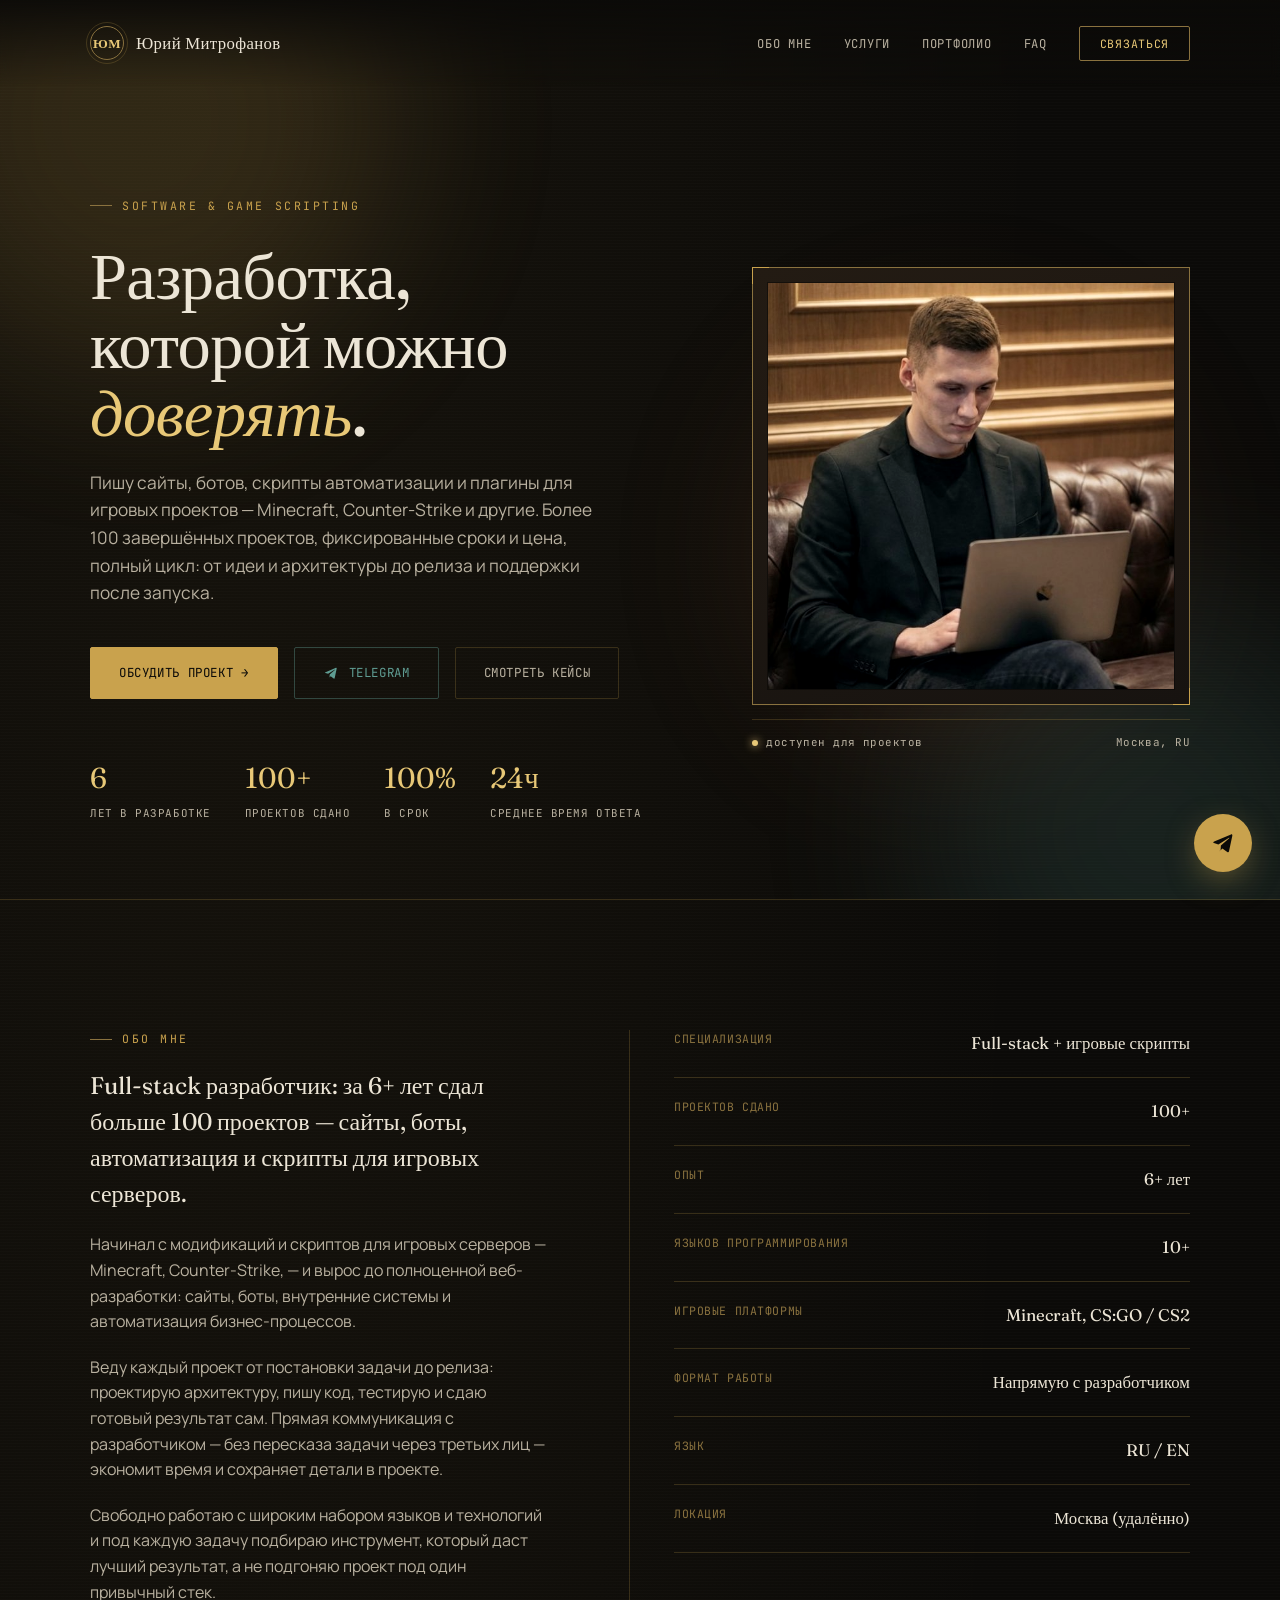
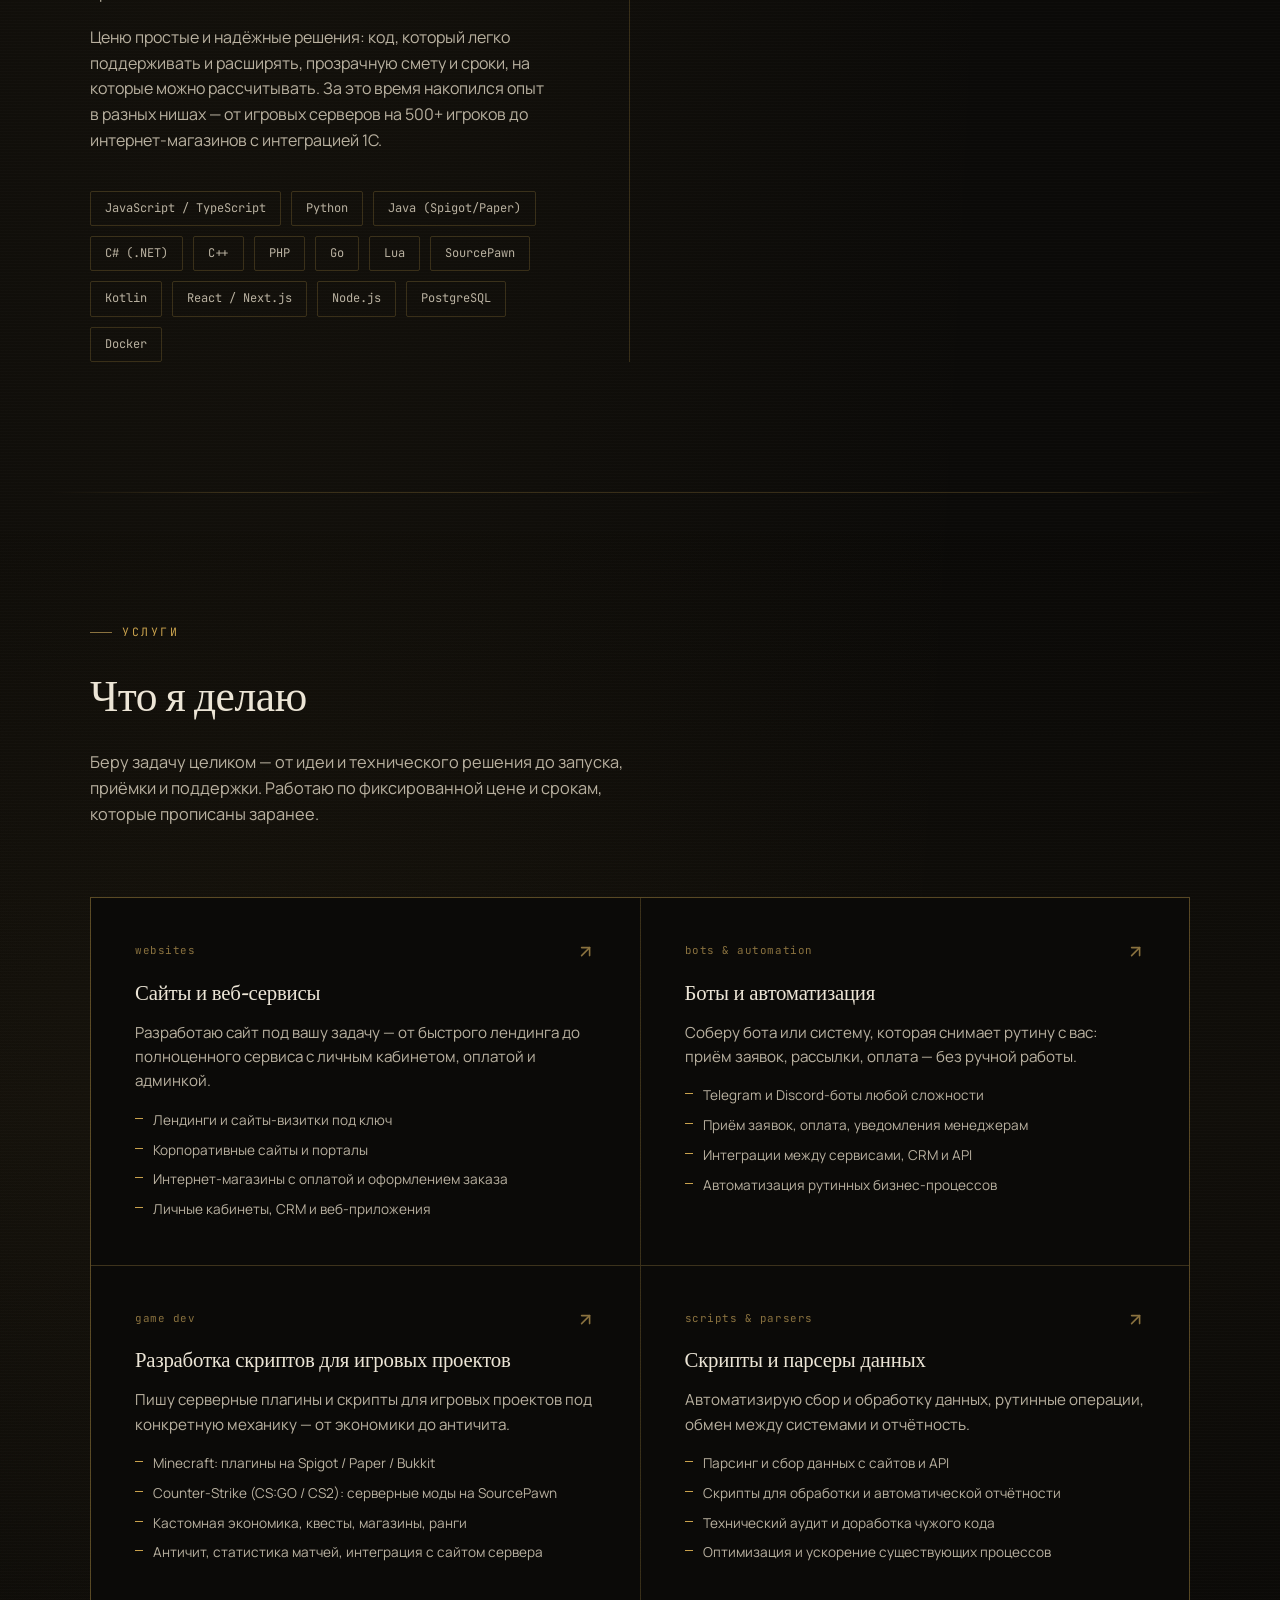
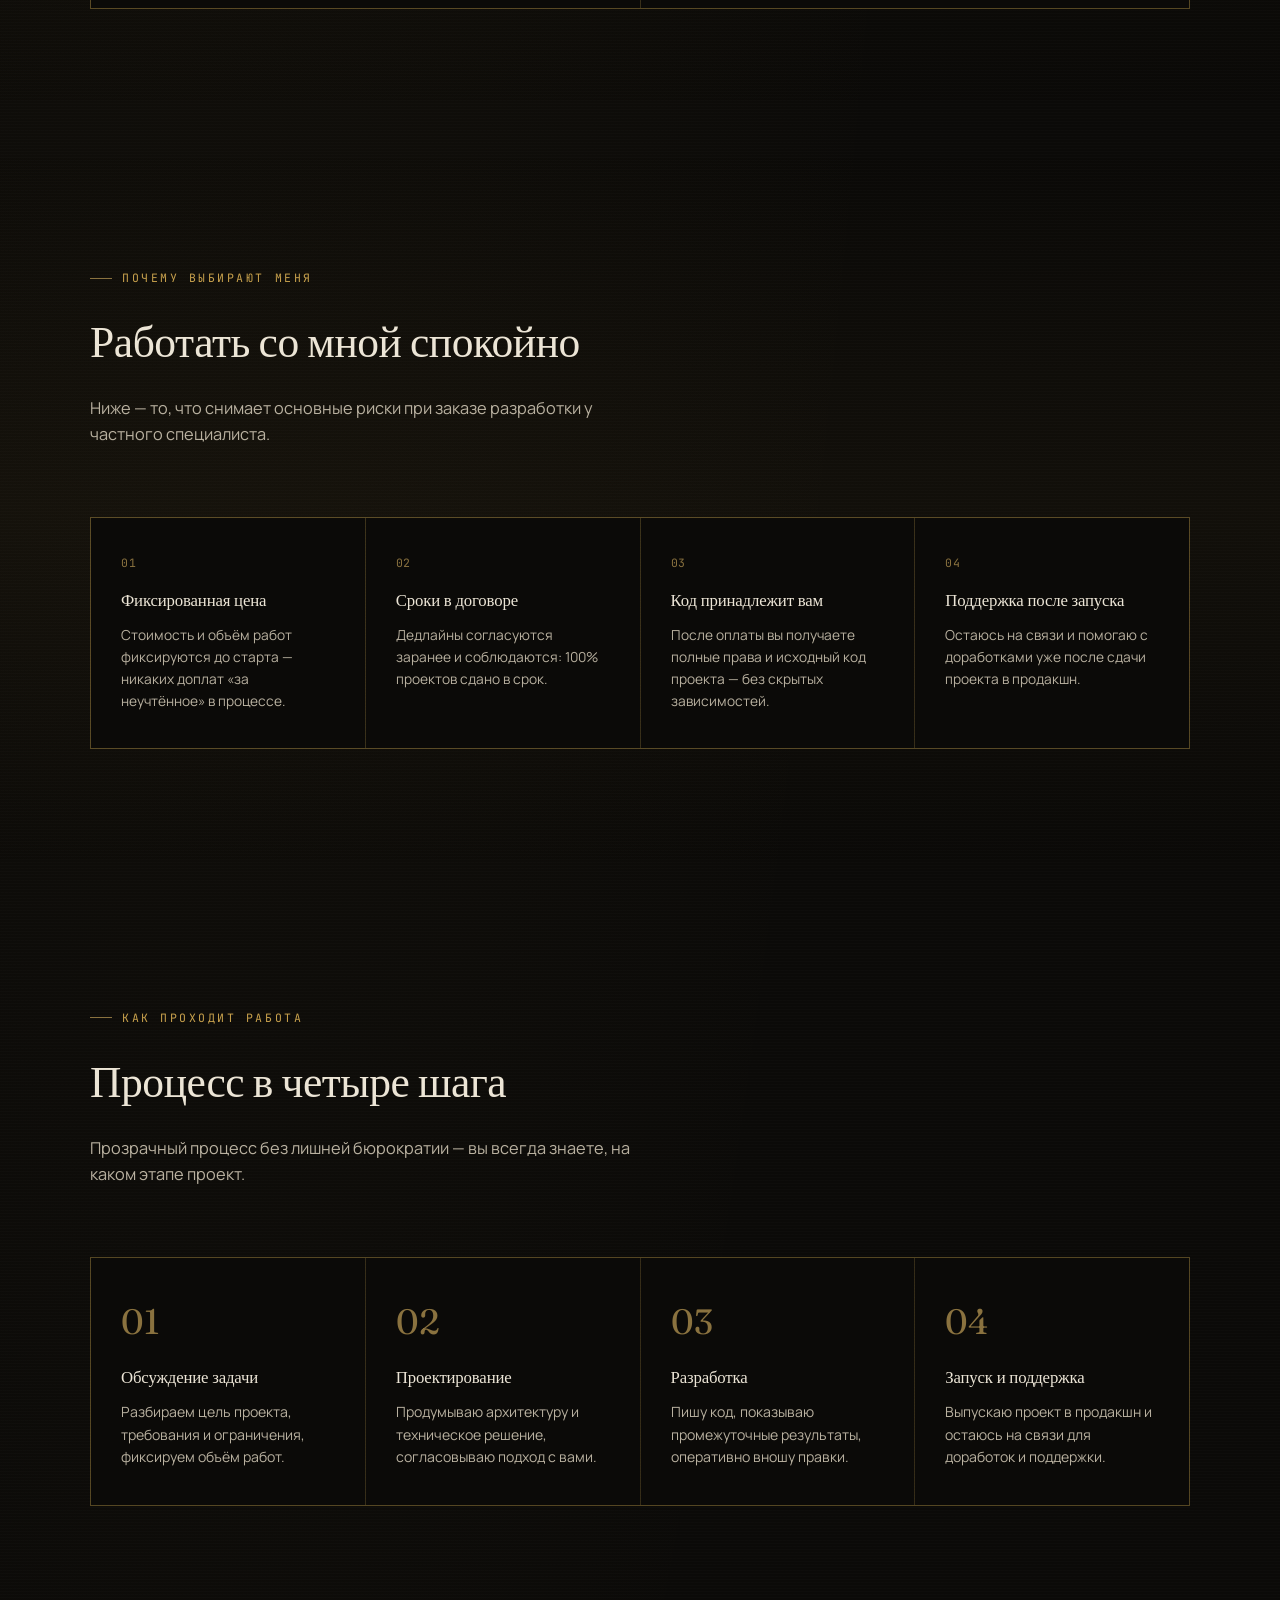
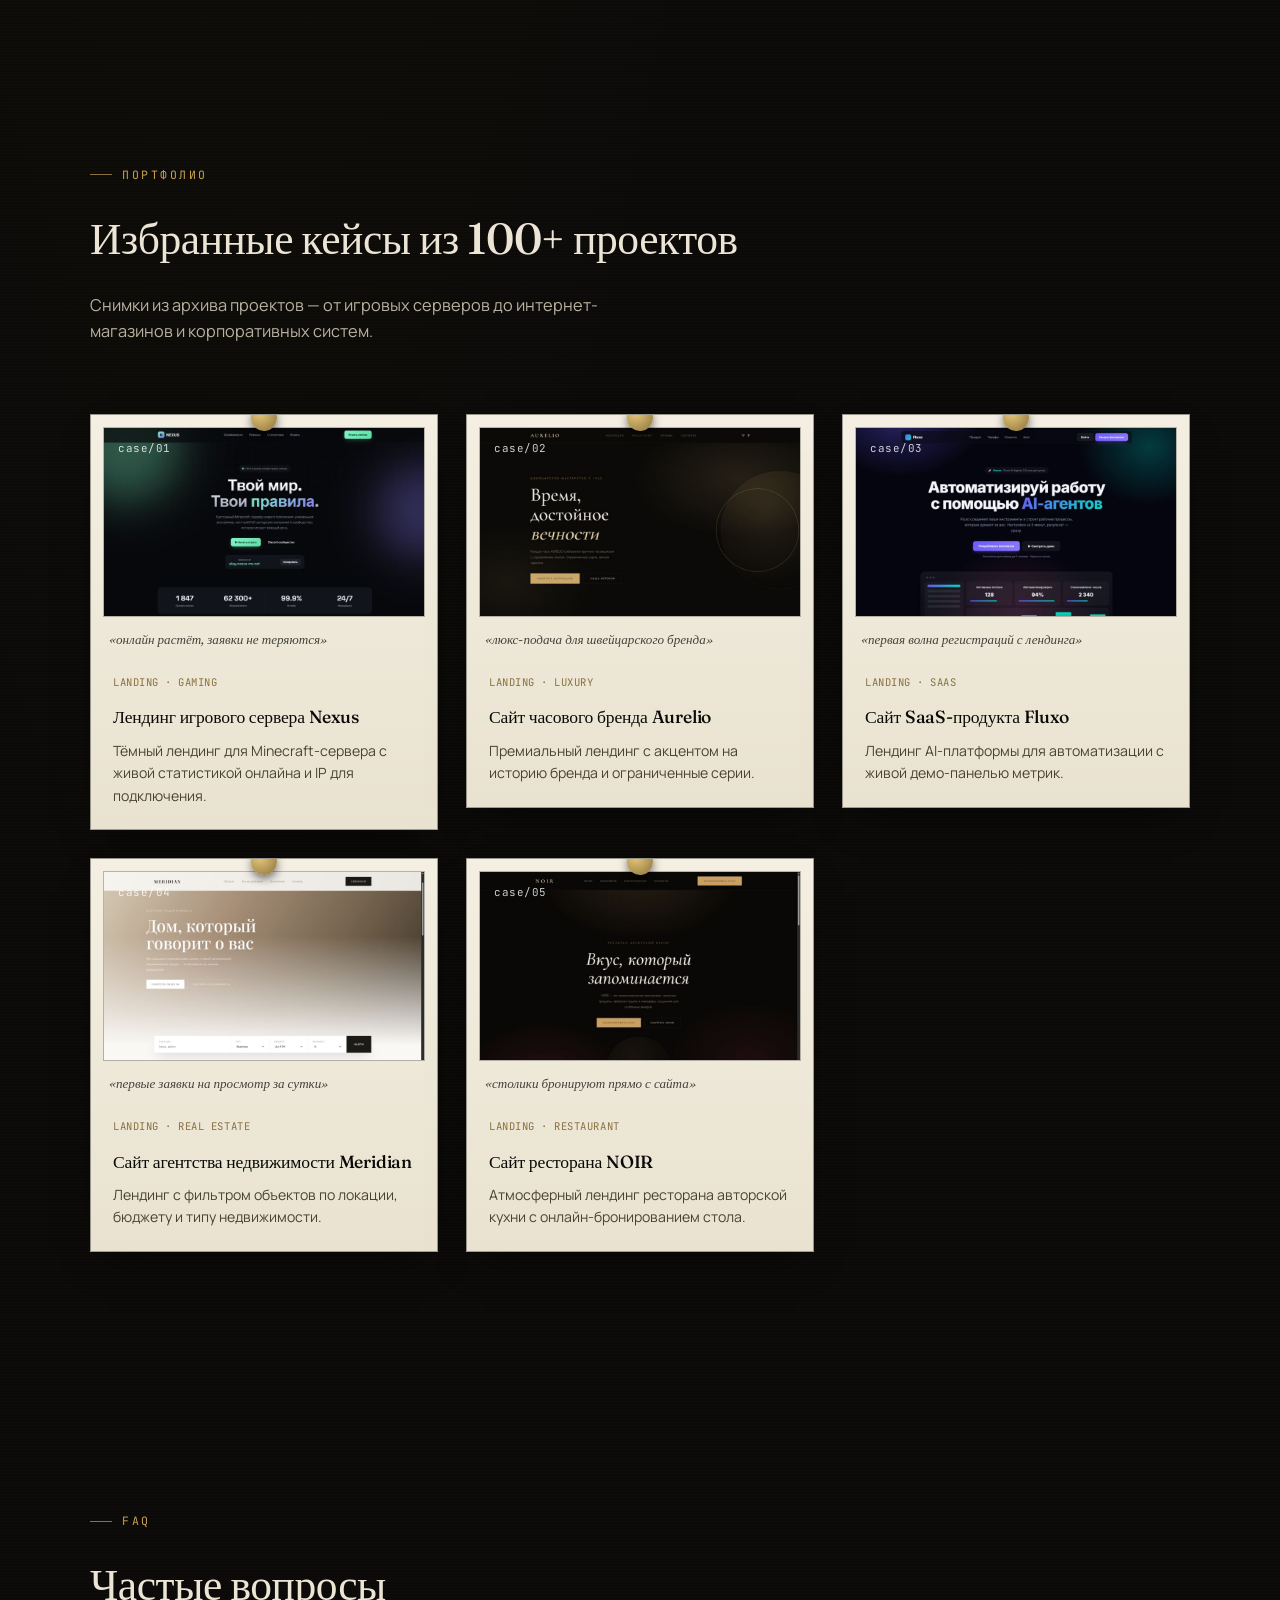
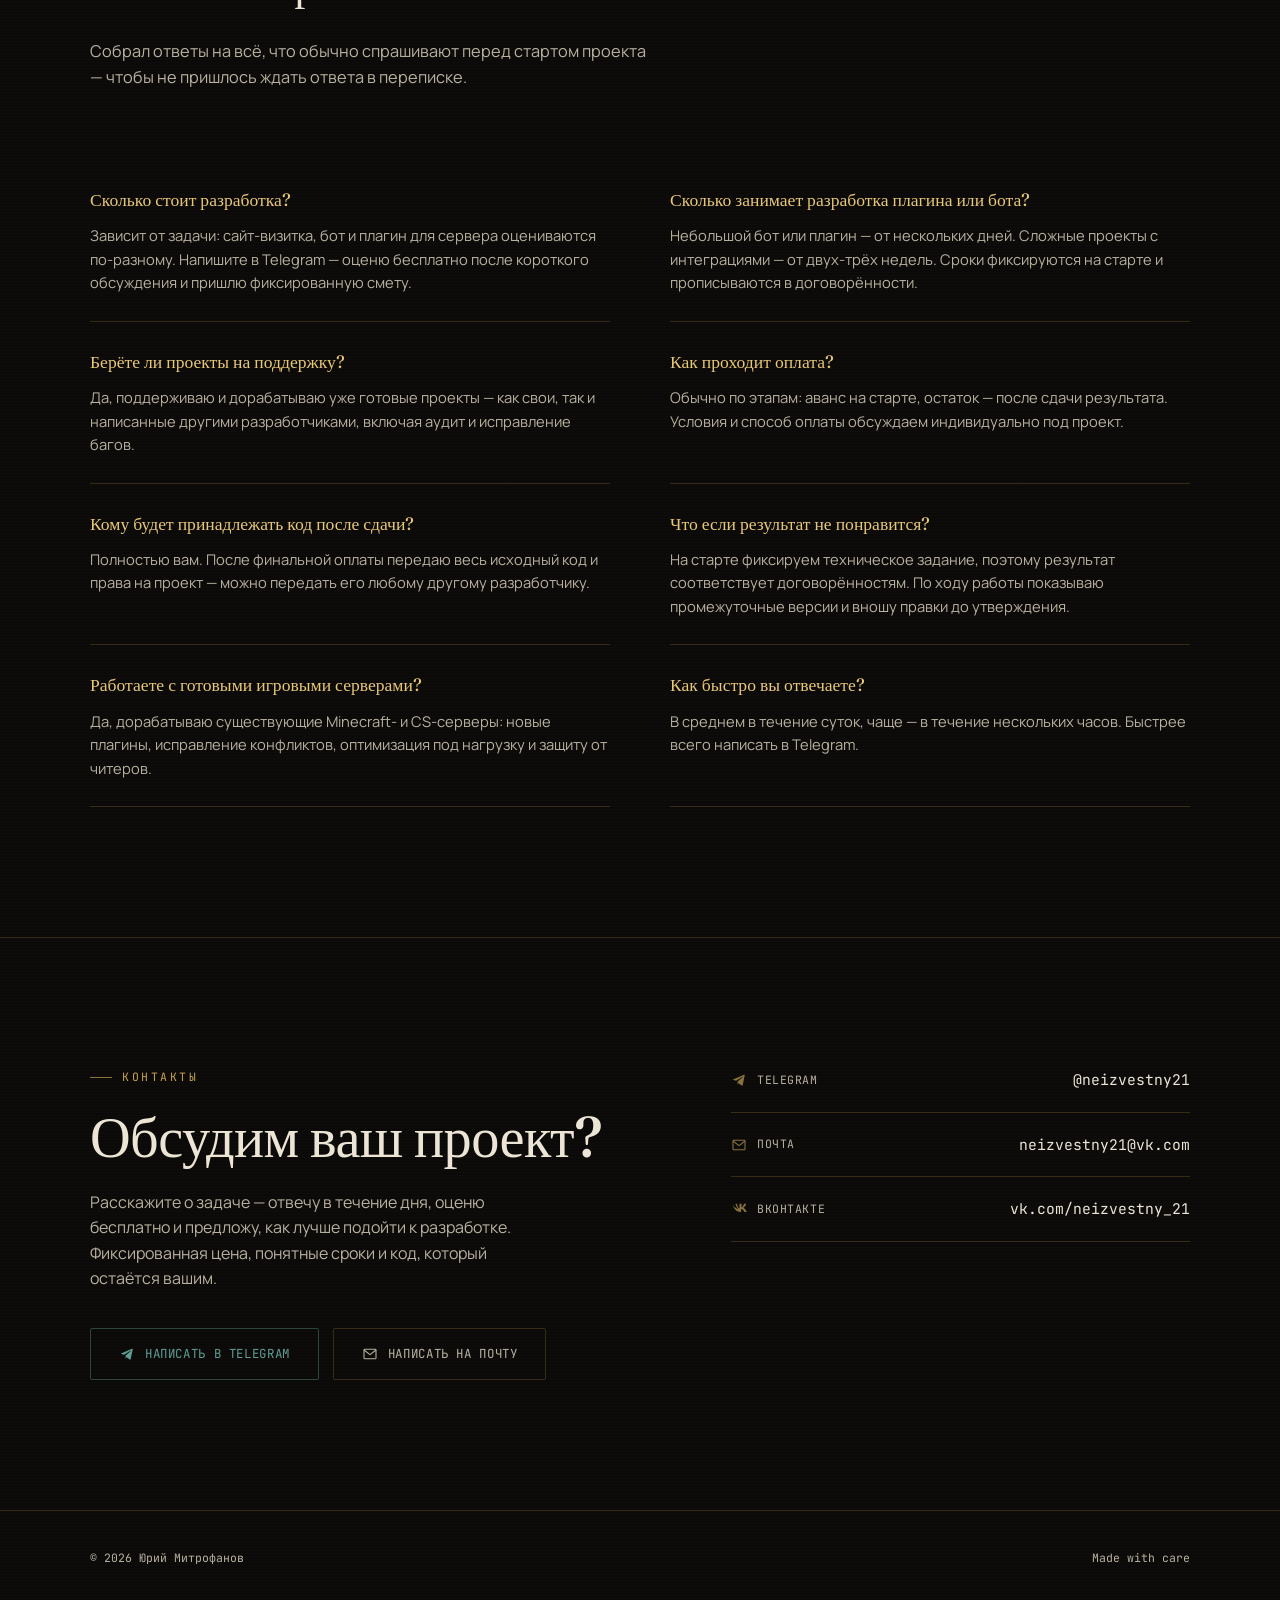
==== commit d9f4d16a: "Add files via upload" ====
--- a/index.html
+++ b/index.html
@@ -629,7 +629,7 @@
   <div class="wrap">
     <div class="service-grid reveal">
       <div class="service-card">
-        <span class="arrow">↗</span>
+        <span class="arrow"><svg viewBox="0 0 24 24" fill="none" stroke="currentColor" stroke-width="2" stroke-linecap="round" stroke-linejoin="round" style="width:1em;height:1em;display:block;"><line x1="7" y1="17" x2="17" y2="7"/><polyline points="7 7 17 7 17 17"/></svg></span>
         <div class="service-tag">websites</div>
         <h3>Сайты и веб-сервисы</h3>
         <p>Разработаю сайт под вашу задачу — от быстрого лендинга до полноценного сервиса с личным кабинетом, оплатой и админкой.</p>
@@ -641,7 +641,7 @@
         </ul>
       </div>
       <div class="service-card">
-        <span class="arrow">↗</span>
+        <span class="arrow"><svg viewBox="0 0 24 24" fill="none" stroke="currentColor" stroke-width="2" stroke-linecap="round" stroke-linejoin="round" style="width:1em;height:1em;display:block;"><line x1="7" y1="17" x2="17" y2="7"/><polyline points="7 7 17 7 17 17"/></svg></span>
         <div class="service-tag">bots & automation</div>
         <h3>Боты и автоматизация</h3>
         <p>Соберу бота или систему, которая снимает рутину с вас: приём заявок, рассылки, оплата — без ручной работы.</p>
@@ -653,7 +653,7 @@
         </ul>
       </div>
       <div class="service-card">
-        <span class="arrow">↗</span>
+        <span class="arrow"><svg viewBox="0 0 24 24" fill="none" stroke="currentColor" stroke-width="2" stroke-linecap="round" stroke-linejoin="round" style="width:1em;height:1em;display:block;"><line x1="7" y1="17" x2="17" y2="7"/><polyline points="7 7 17 7 17 17"/></svg></span>
         <div class="service-tag">game dev</div>
         <h3>Разработка скриптов для игровых проектов</h3>
         <p>Пишу серверные плагины и скрипты для игровых проектов под конкретную механику — от экономики до античита.</p>
@@ -665,7 +665,7 @@
         </ul>
       </div>
       <div class="service-card">
-        <span class="arrow">↗</span>
+        <span class="arrow"><svg viewBox="0 0 24 24" fill="none" stroke="currentColor" stroke-width="2" stroke-linecap="round" stroke-linejoin="round" style="width:1em;height:1em;display:block;"><line x1="7" y1="17" x2="17" y2="7"/><polyline points="7 7 17 7 17 17"/></svg></span>
         <div class="service-tag">scripts & parsers</div>
         <h3>Скрипты и парсеры данных</h3>
         <p>Автоматизирую сбор и обработку данных, рутинные операции, обмен между системами и отчётность.</p>
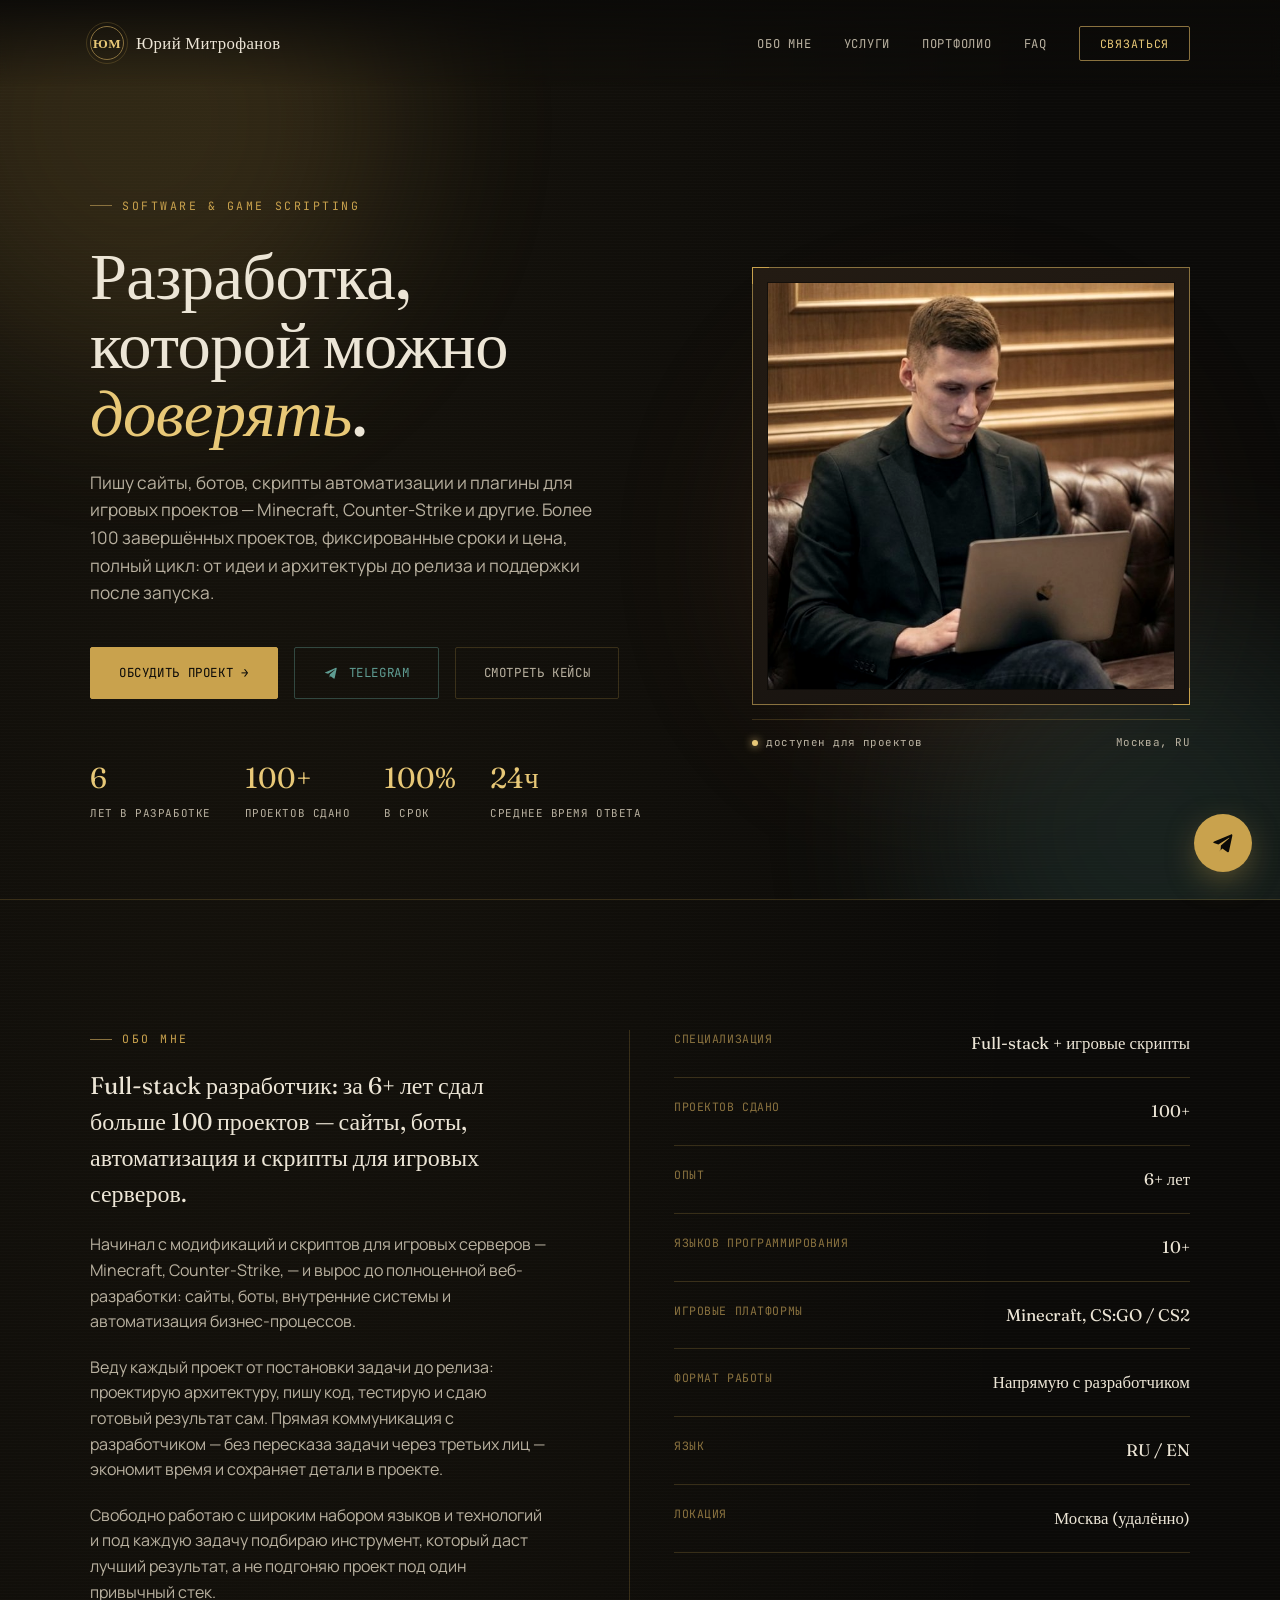
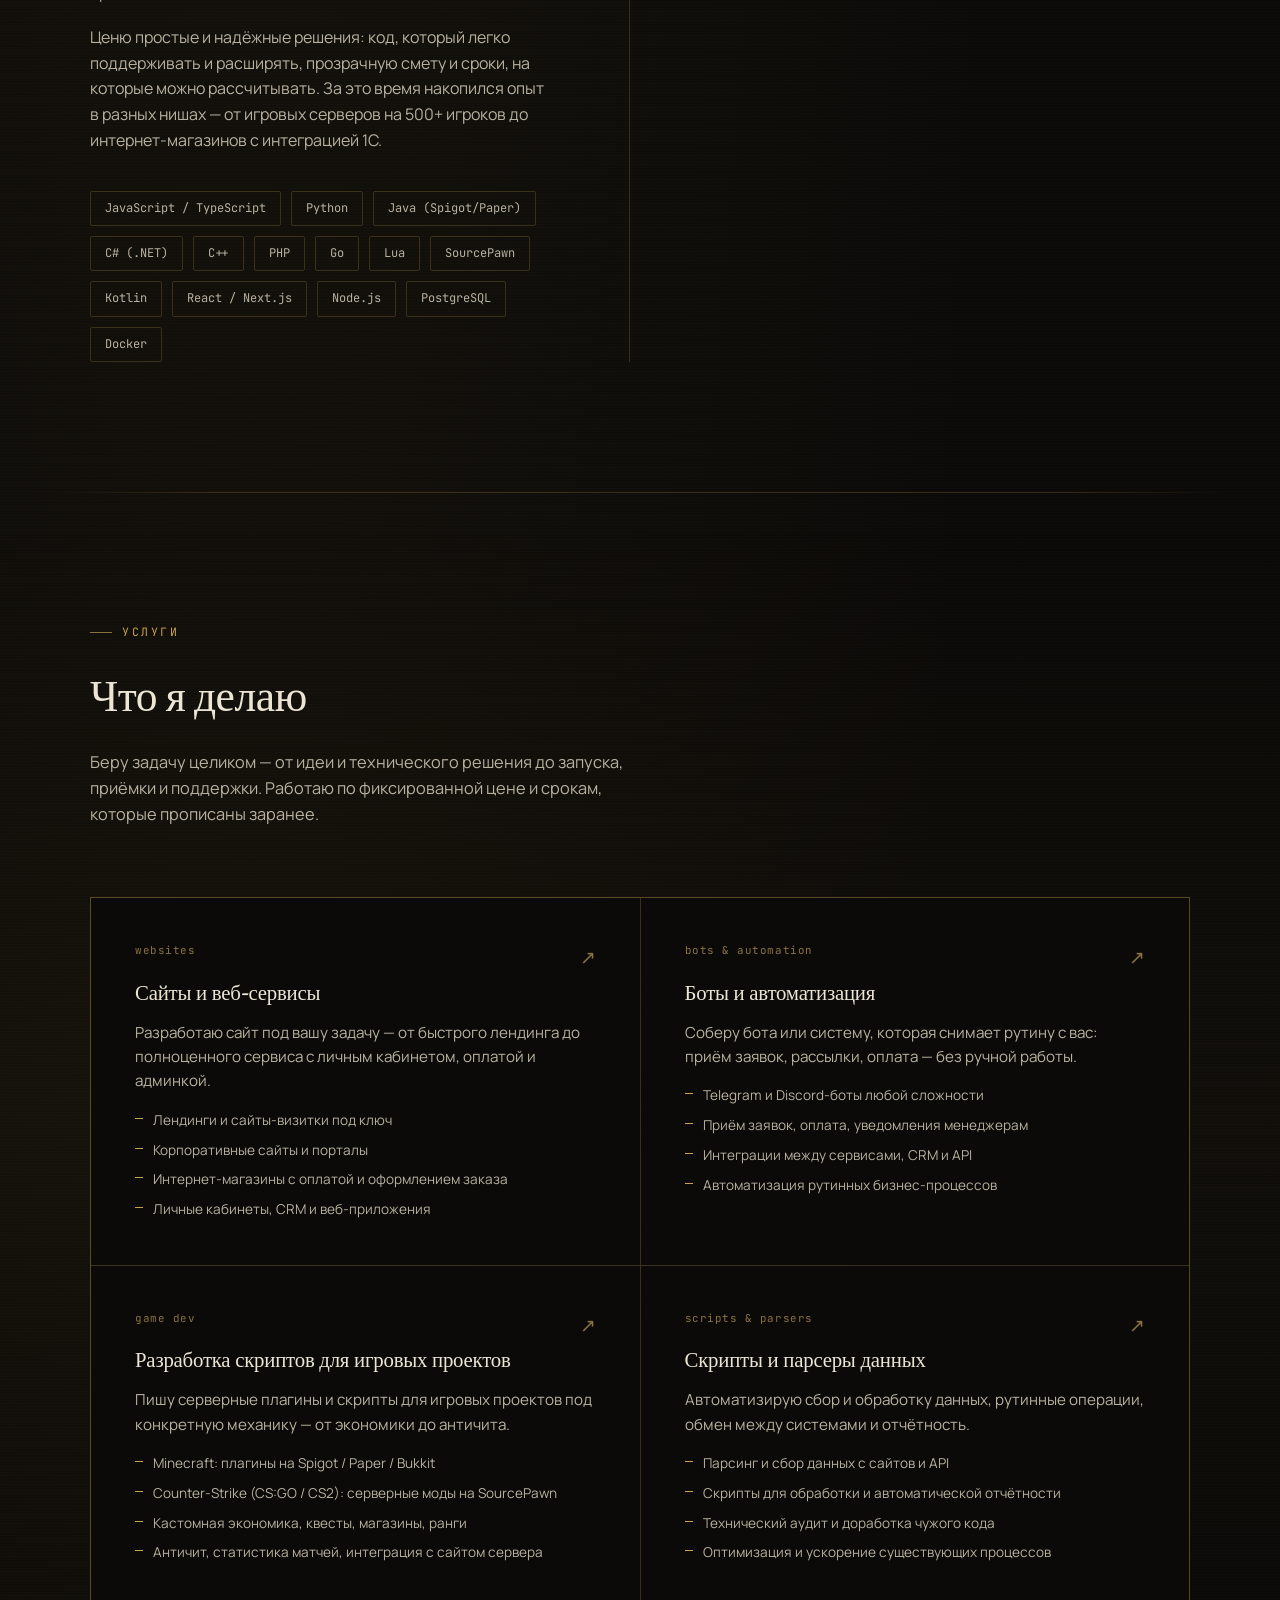
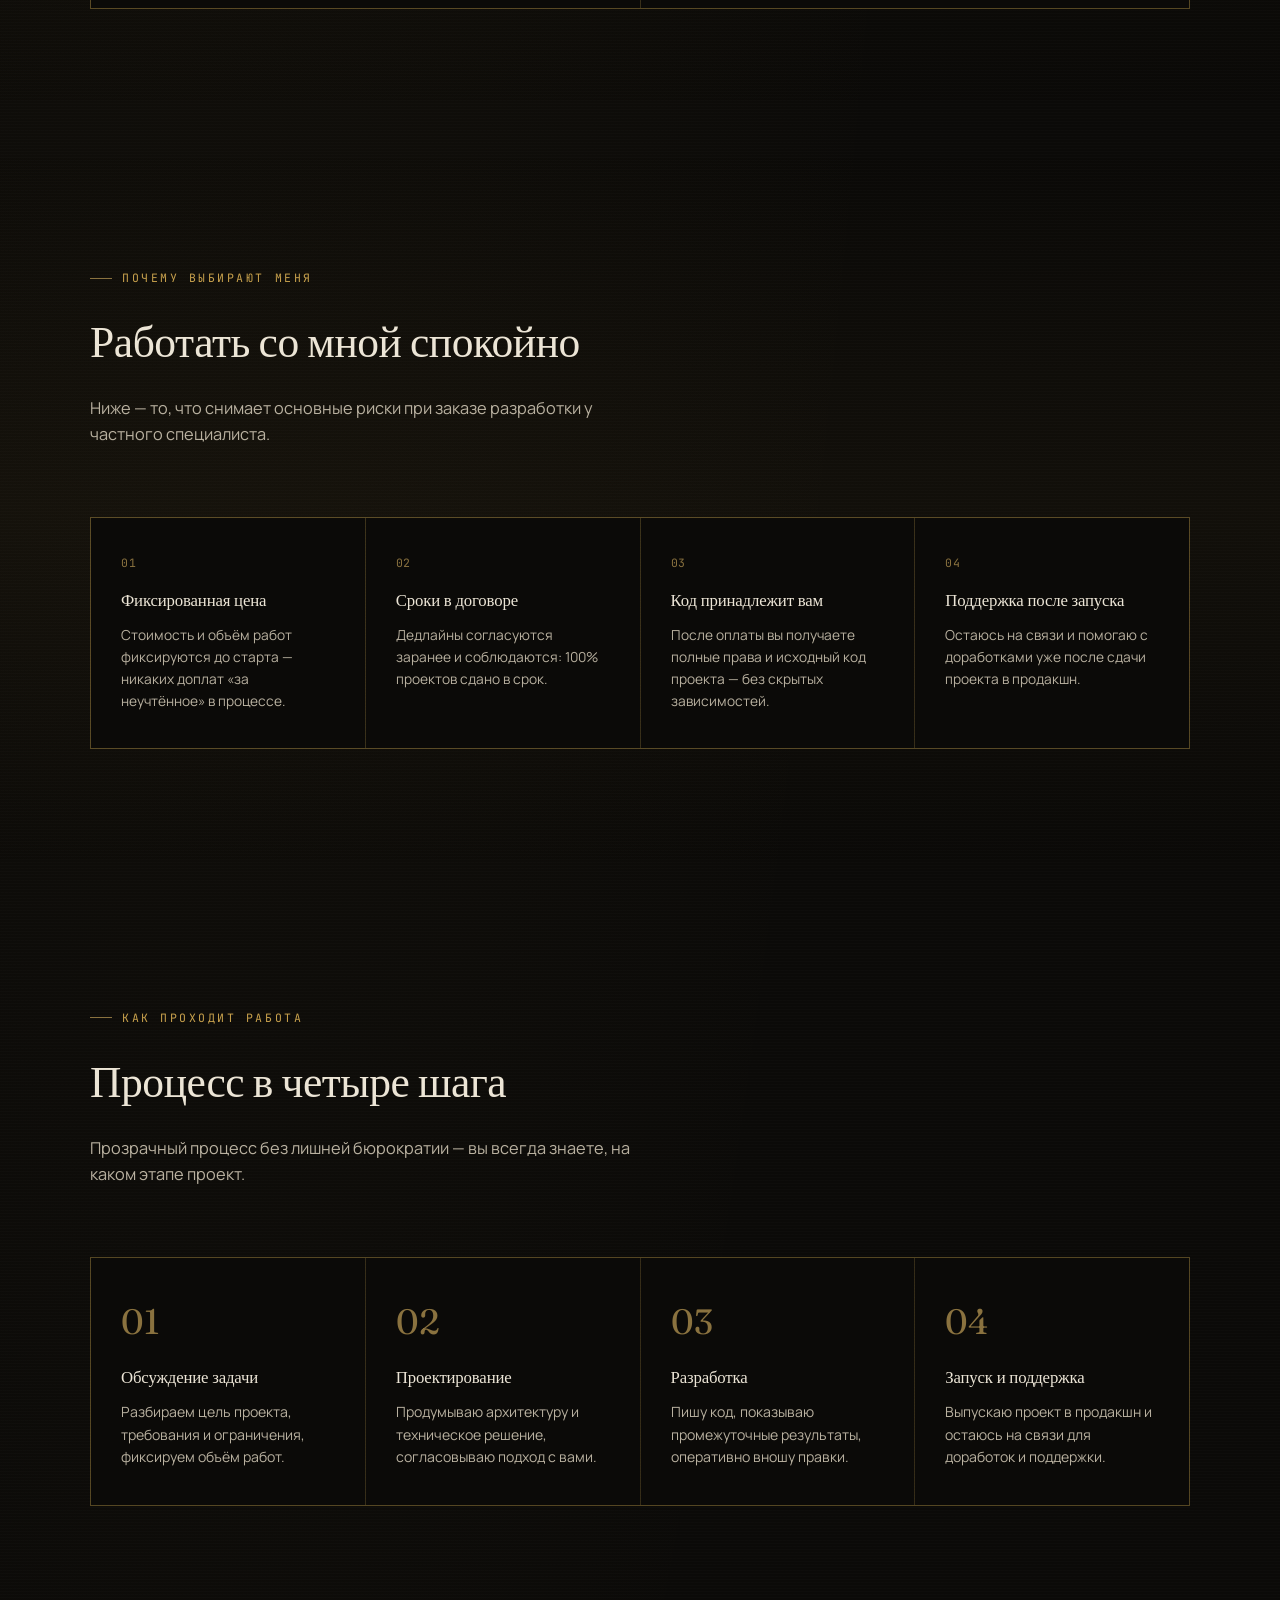
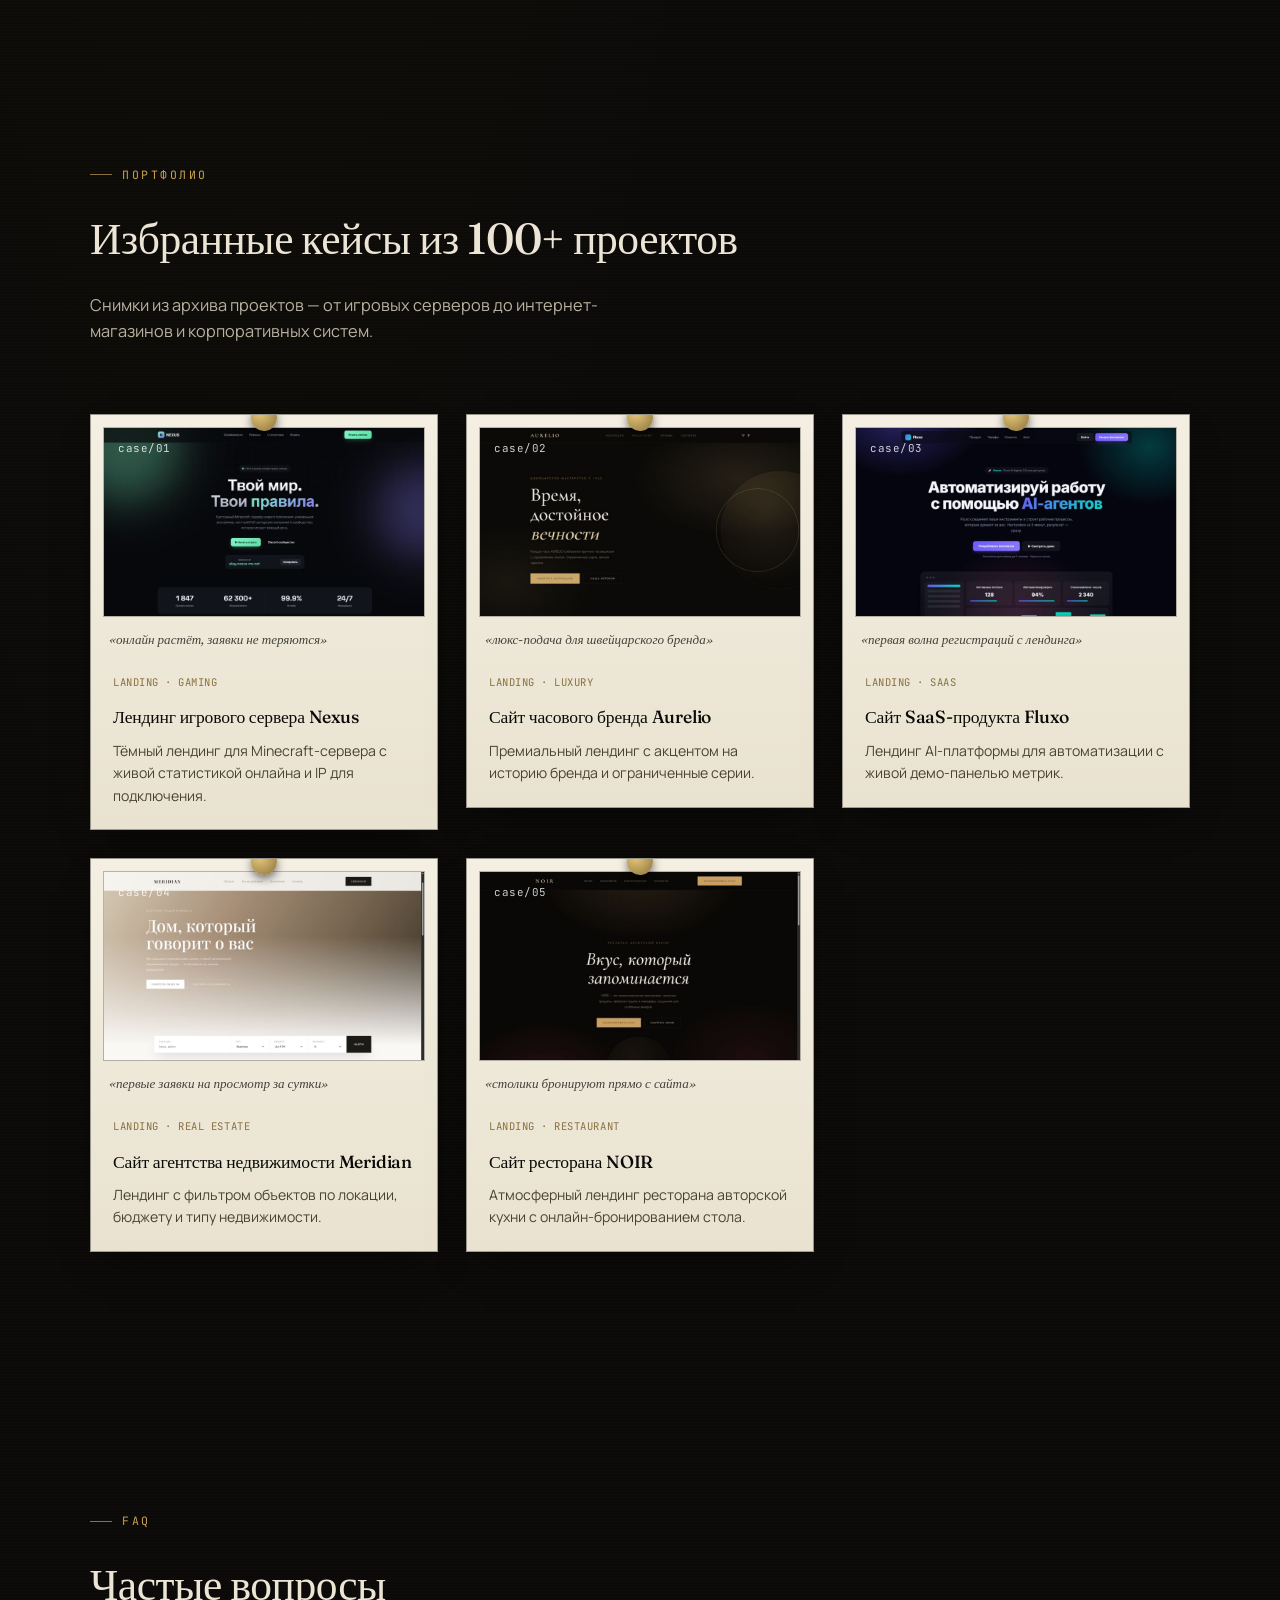
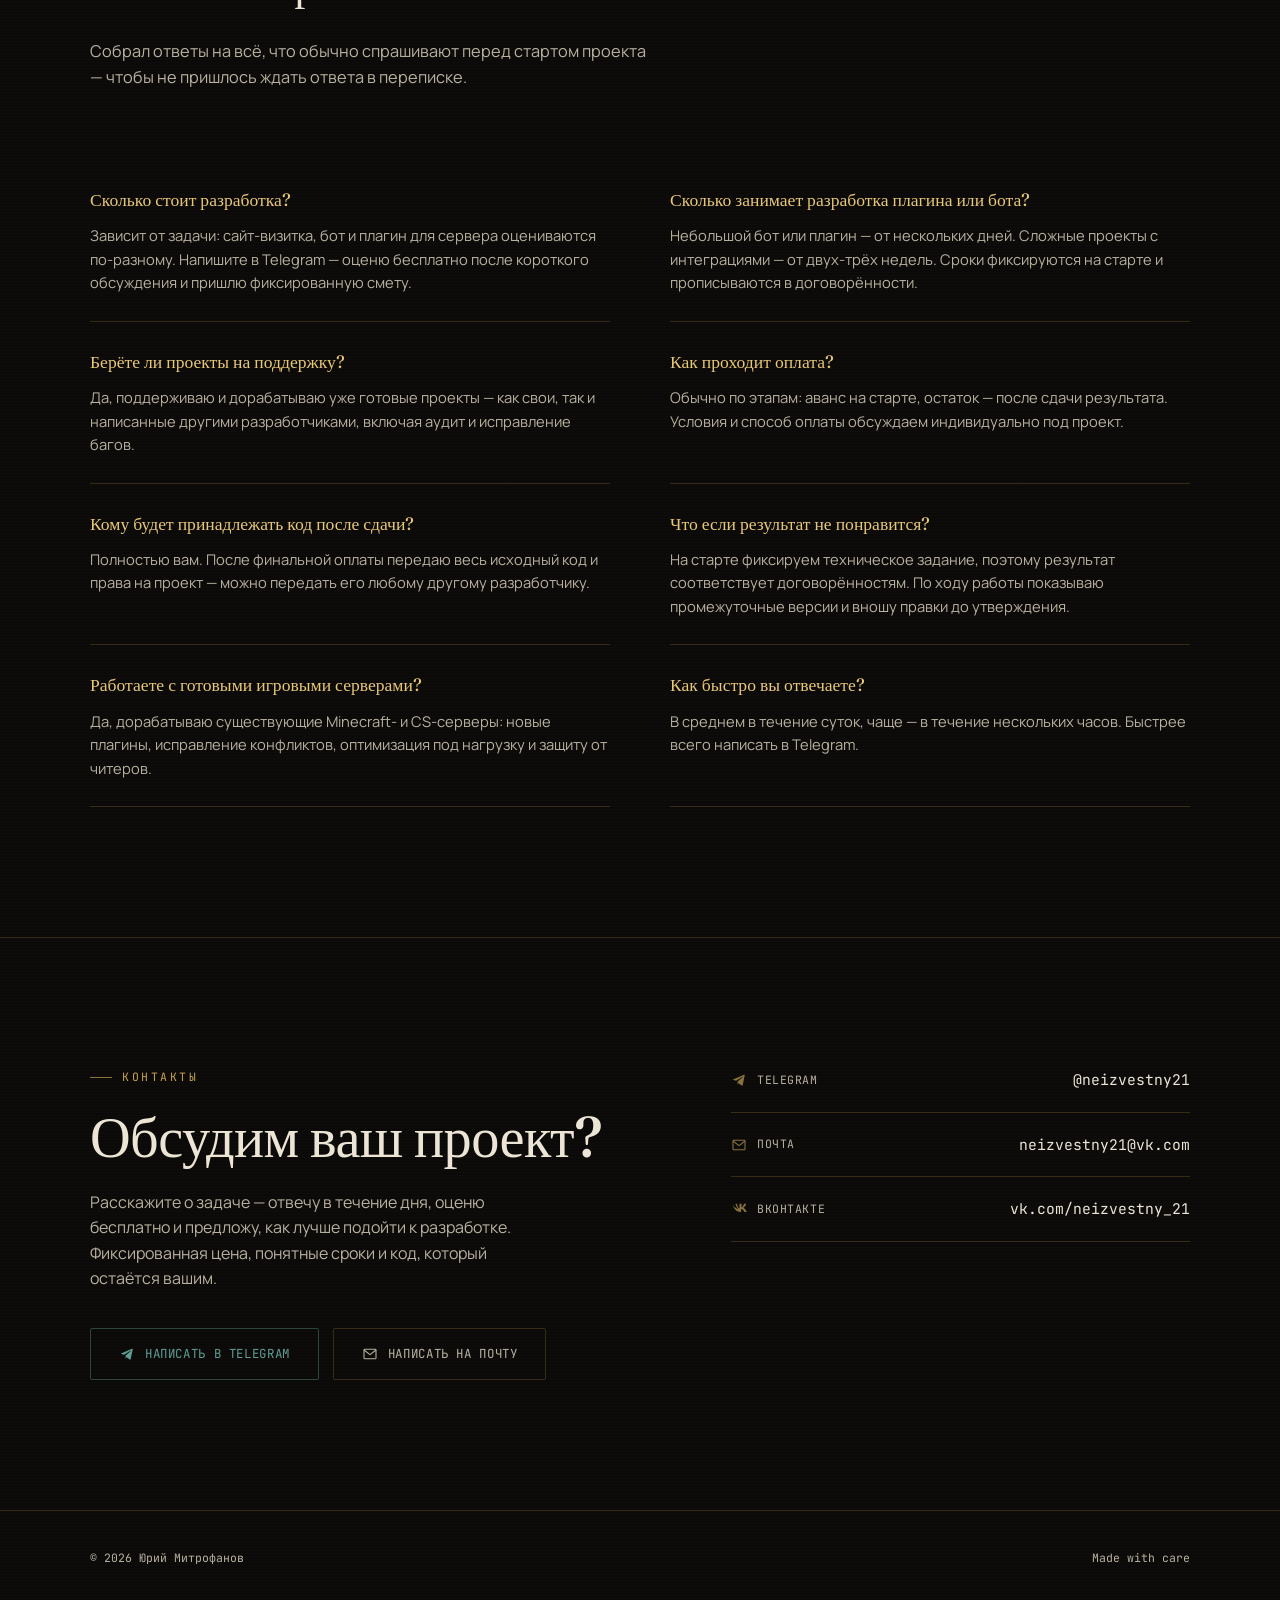
==== commit 4e5bf026: "Add files via upload" ====
--- a/index.html
+++ b/index.html
@@ -2,6 +2,18 @@
 <html lang="ru">
 <head>
 <meta charset="UTF-8">
+<!-- Yandex.Metrika counter -->
+<script type="text/javascript">
+    (function(m,e,t,r,i,k,a){
+        m[i]=m[i]||function(){(m[i].a=m[i].a||[]).push(arguments)};
+        m[i].l=1*new Date();
+        for (var j = 0; j < document.scripts.length; j++) {if (document.scripts[j].src === r) { return; }}
+        k=e.createElement(t),a=e.getElementsByTagName(t)[0],k.async=1,k.src=r,a.parentNode.insertBefore(k,a)
+    })(window, document,'script','https://mc.yandex.ru/metrika/tag.js?id=112001522', 'ym');
+    ym(112001522, 'init', {ssr:true, webvisor:true, clickmap:true, ecommerce:"dataLayer", referrer: document.referrer, url: location.href, accurateTrackBounce:true, trackLinks:true});
+</script>
+<noscript><div><img src="https://mc.yandex.ru/watch/112001522" style="position:absolute; left:-9999px;" alt="" /></div></noscript>
+<!-- /Yandex.Metrika counter -->
 <meta name="viewport" content="width=device-width, initial-scale=1.0">
 <title>Юрий Митрофанов — Разработчик</title>
 <link rel="preconnect" href="https://fonts.googleapis.com">
@@ -629,7 +641,7 @@
   <div class="wrap">
     <div class="service-grid reveal">
       <div class="service-card">
-        <span class="arrow"><svg viewBox="0 0 24 24" fill="none" stroke="currentColor" stroke-width="2" stroke-linecap="round" stroke-linejoin="round" style="width:1em;height:1em;display:block;"><line x1="7" y1="17" x2="17" y2="7"/><polyline points="7 7 17 7 17 17"/></svg></span>
+        <span class="arrow">↗</span>
         <div class="service-tag">websites</div>
         <h3>Сайты и веб-сервисы</h3>
         <p>Разработаю сайт под вашу задачу — от быстрого лендинга до полноценного сервиса с личным кабинетом, оплатой и админкой.</p>
@@ -641,7 +653,7 @@
         </ul>
       </div>
       <div class="service-card">
-        <span class="arrow"><svg viewBox="0 0 24 24" fill="none" stroke="currentColor" stroke-width="2" stroke-linecap="round" stroke-linejoin="round" style="width:1em;height:1em;display:block;"><line x1="7" y1="17" x2="17" y2="7"/><polyline points="7 7 17 7 17 17"/></svg></span>
+        <span class="arrow">↗</span>
         <div class="service-tag">bots & automation</div>
         <h3>Боты и автоматизация</h3>
         <p>Соберу бота или систему, которая снимает рутину с вас: приём заявок, рассылки, оплата — без ручной работы.</p>
@@ -653,7 +665,7 @@
         </ul>
       </div>
       <div class="service-card">
-        <span class="arrow"><svg viewBox="0 0 24 24" fill="none" stroke="currentColor" stroke-width="2" stroke-linecap="round" stroke-linejoin="round" style="width:1em;height:1em;display:block;"><line x1="7" y1="17" x2="17" y2="7"/><polyline points="7 7 17 7 17 17"/></svg></span>
+        <span class="arrow">↗</span>
         <div class="service-tag">game dev</div>
         <h3>Разработка скриптов для игровых проектов</h3>
         <p>Пишу серверные плагины и скрипты для игровых проектов под конкретную механику — от экономики до античита.</p>
@@ -665,7 +677,7 @@
         </ul>
       </div>
       <div class="service-card">
-        <span class="arrow"><svg viewBox="0 0 24 24" fill="none" stroke="currentColor" stroke-width="2" stroke-linecap="round" stroke-linejoin="round" style="width:1em;height:1em;display:block;"><line x1="7" y1="17" x2="17" y2="7"/><polyline points="7 7 17 7 17 17"/></svg></span>
+        <span class="arrow">↗</span>
         <div class="service-tag">scripts & parsers</div>
         <h3>Скрипты и парсеры данных</h3>
         <p>Автоматизирую сбор и обработку данных, рутинные операции, обмен между системами и отчётность.</p>
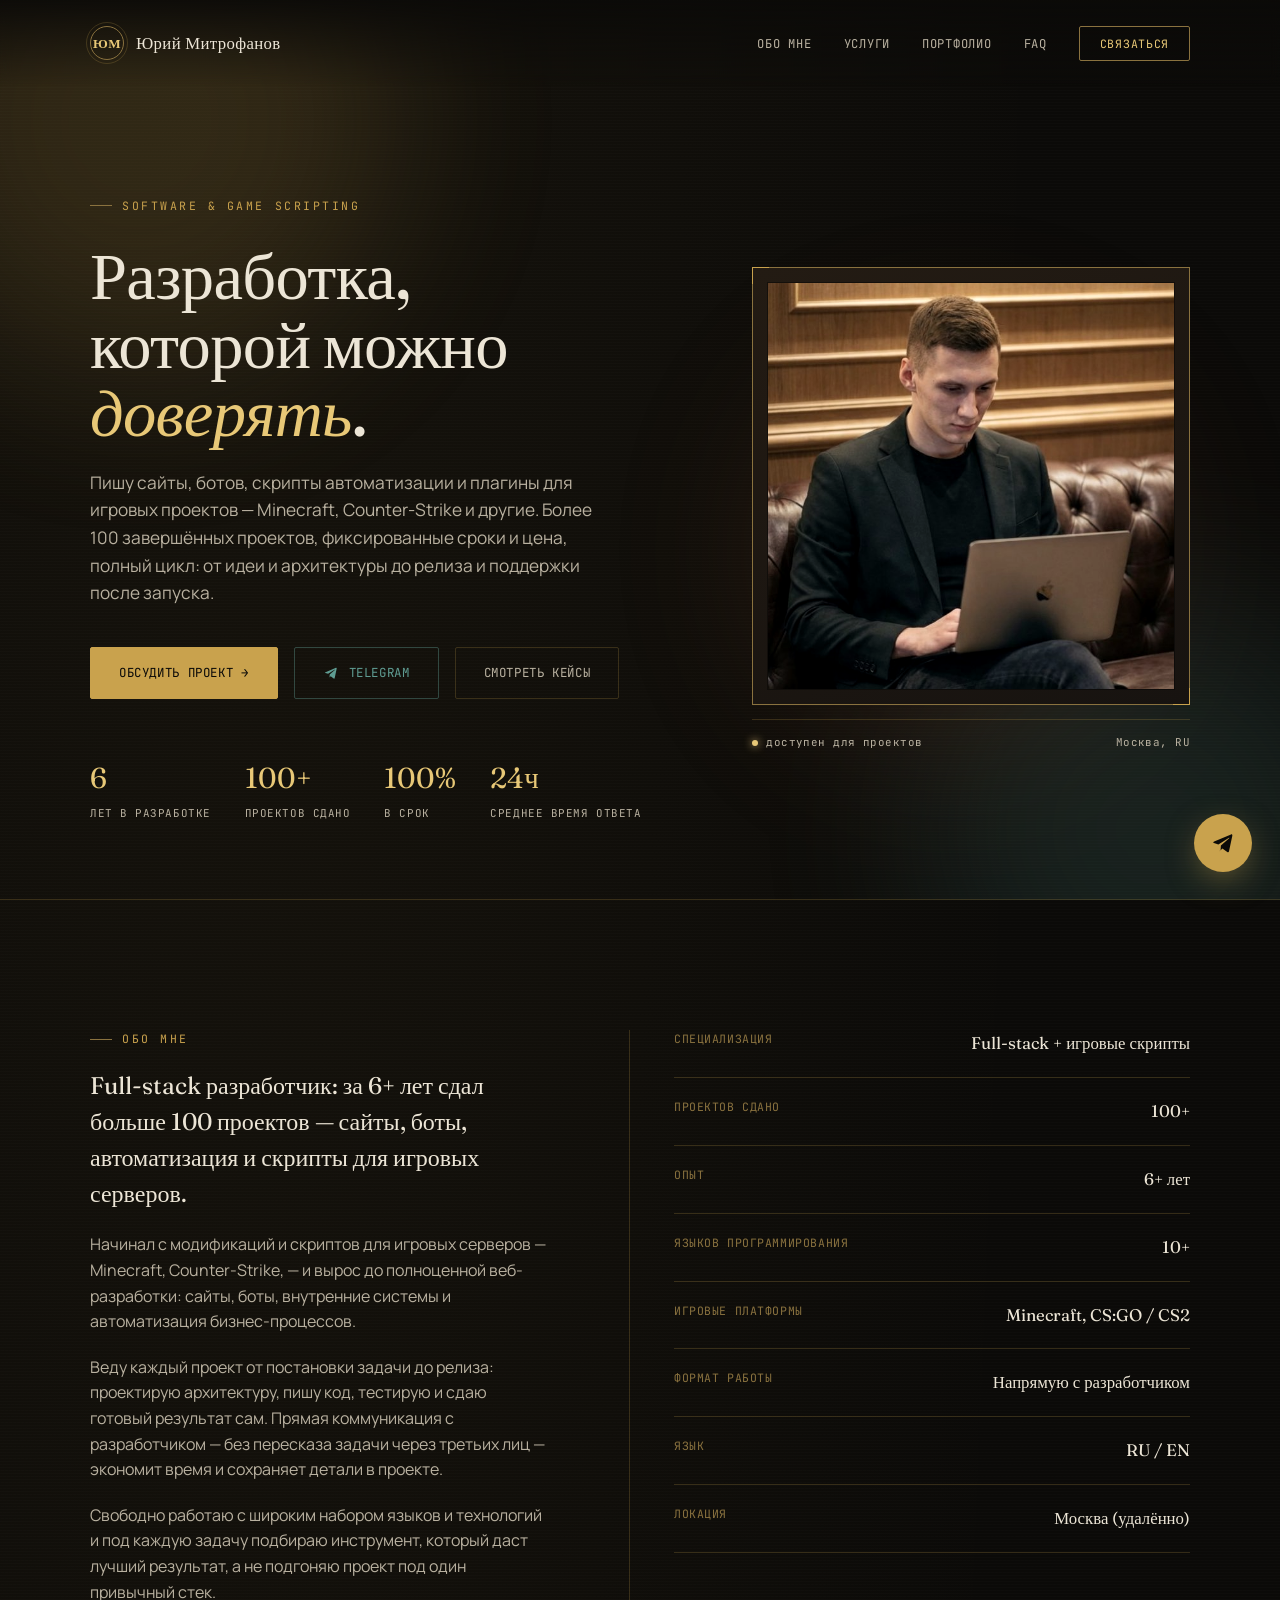
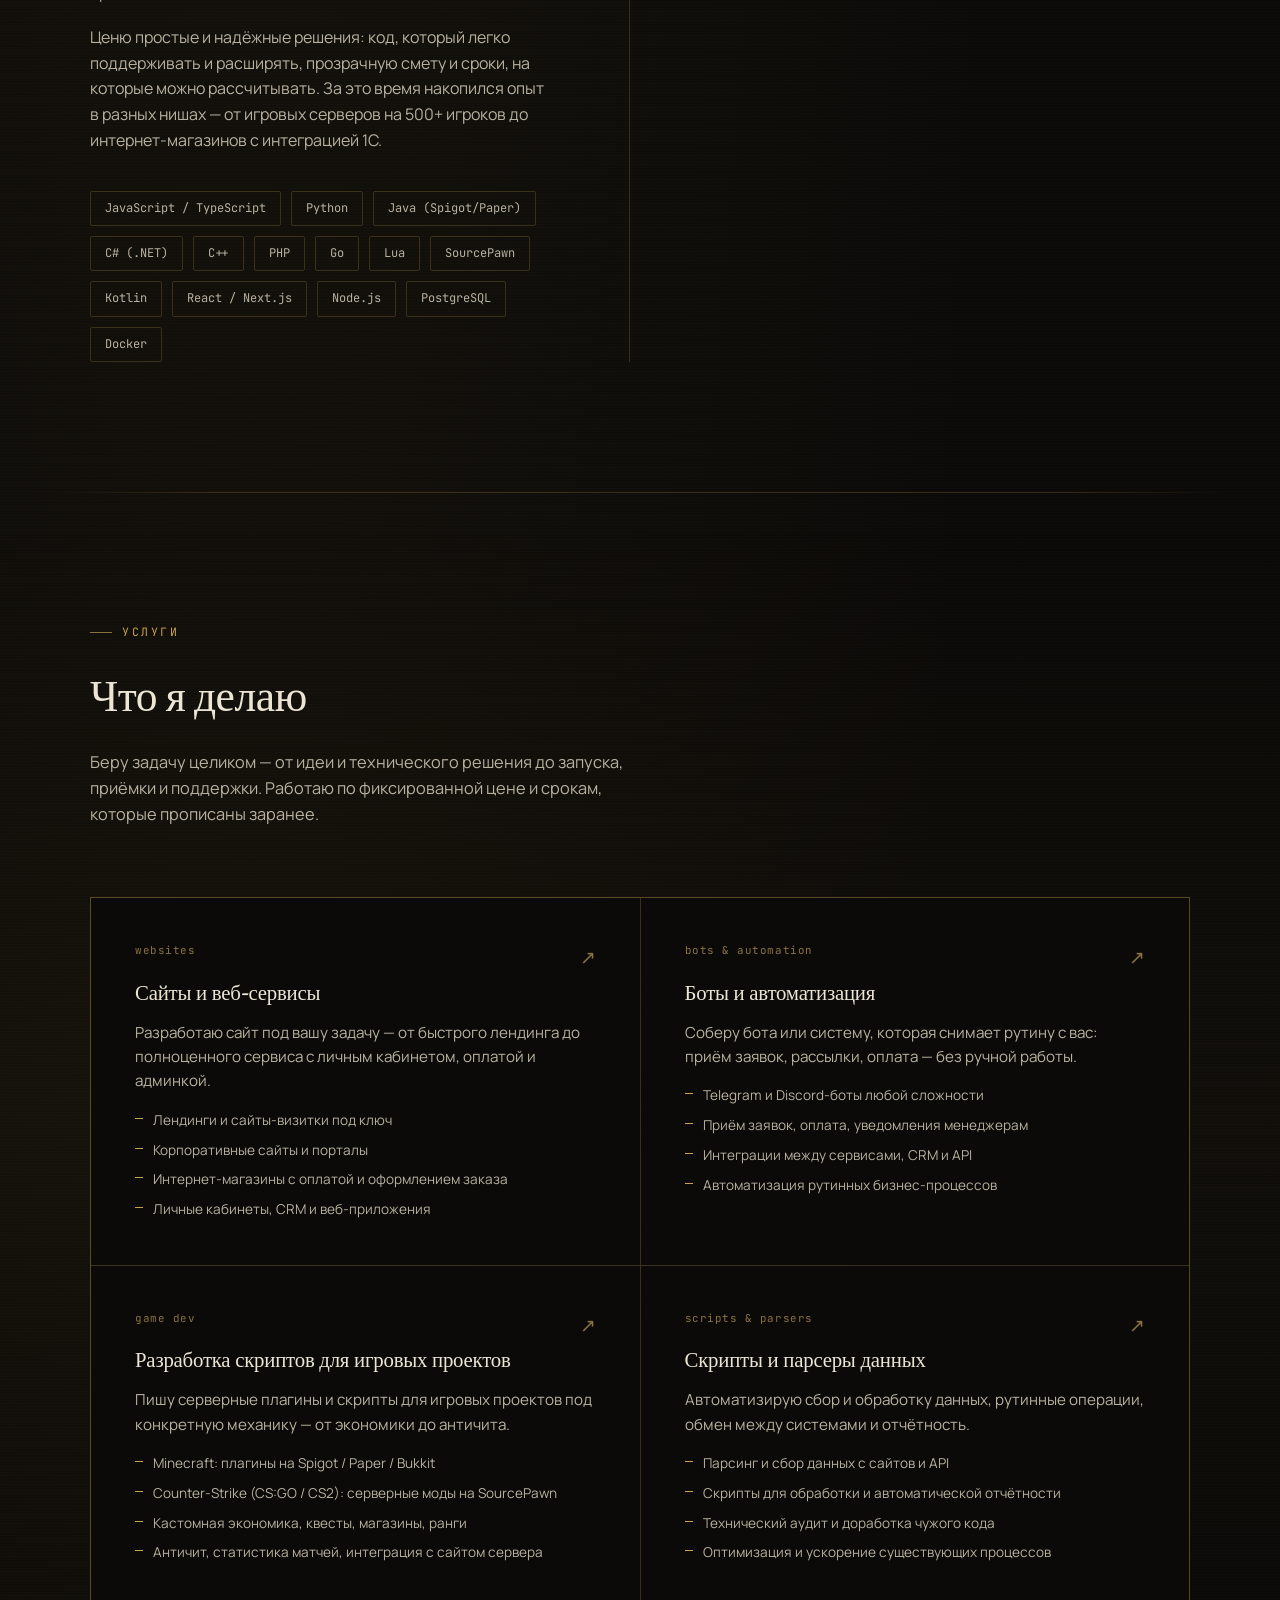
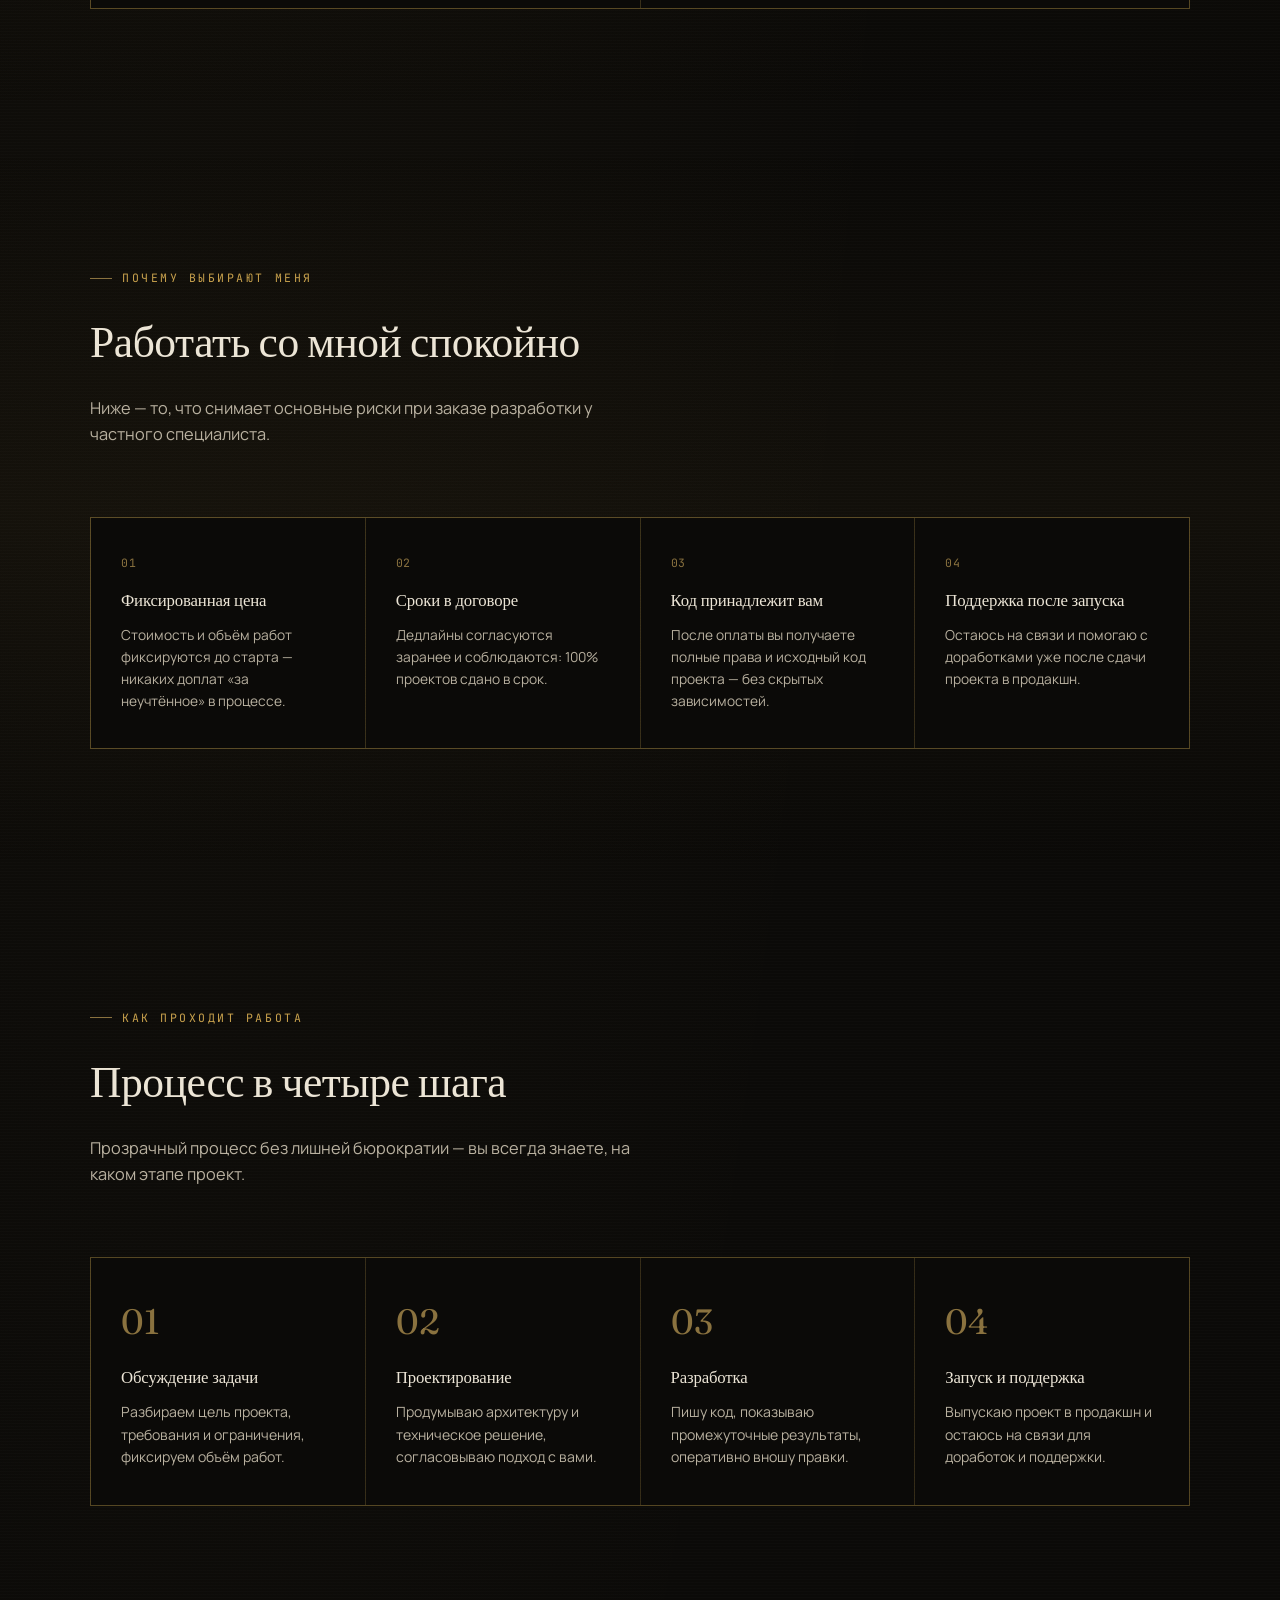
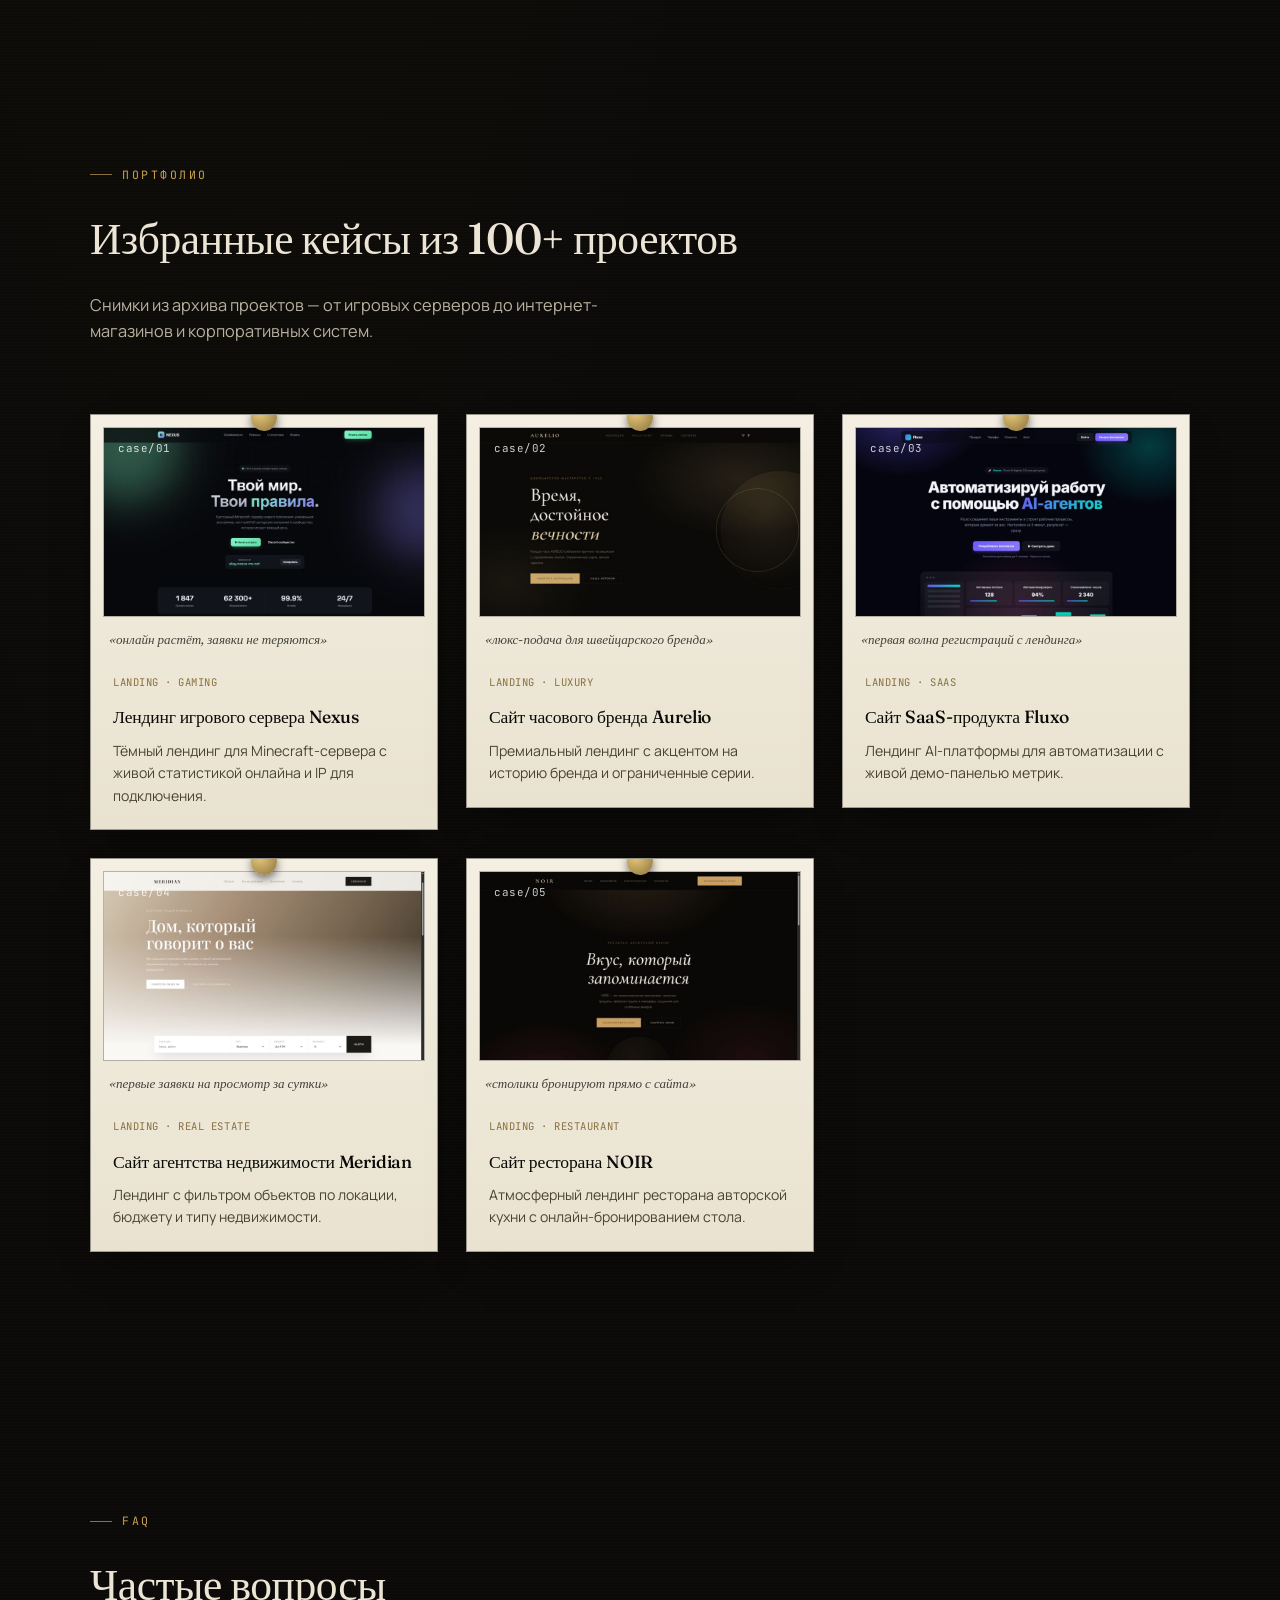
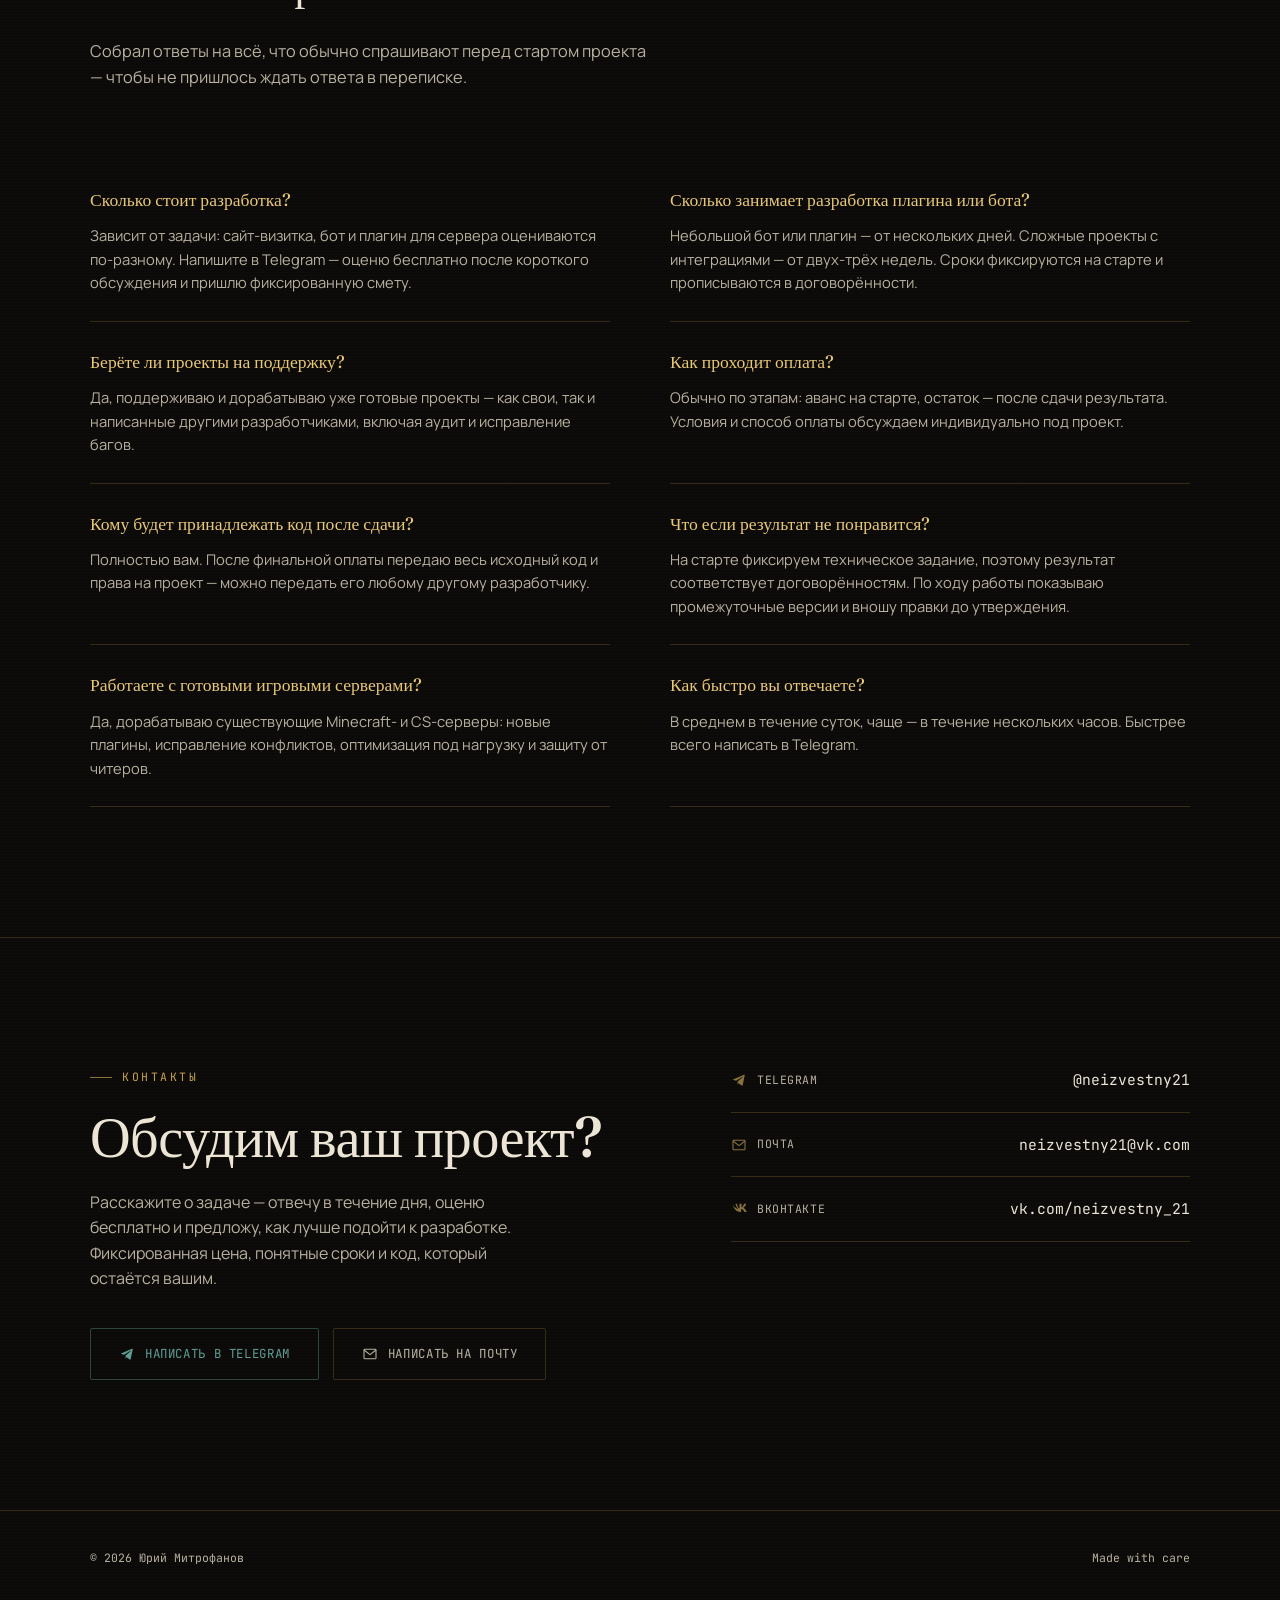
==== commit 2ec88724: "Add files via upload" ====
--- a/index.html
+++ b/index.html
@@ -2,515 +2,12 @@
 <html lang="ru">
 <head>
 <meta charset="UTF-8">
-<!-- Yandex.Metrika counter -->
-<script type="text/javascript">
-    (function(m,e,t,r,i,k,a){
-        m[i]=m[i]||function(){(m[i].a=m[i].a||[]).push(arguments)};
-        m[i].l=1*new Date();
-        for (var j = 0; j < document.scripts.length; j++) {if (document.scripts[j].src === r) { return; }}
-        k=e.createElement(t),a=e.getElementsByTagName(t)[0],k.async=1,k.src=r,a.parentNode.insertBefore(k,a)
-    })(window, document,'script','https://mc.yandex.ru/metrika/tag.js?id=112001522', 'ym');
-    ym(112001522, 'init', {ssr:true, webvisor:true, clickmap:true, ecommerce:"dataLayer", referrer: document.referrer, url: location.href, accurateTrackBounce:true, trackLinks:true});
-</script>
-<noscript><div><img src="https://mc.yandex.ru/watch/112001522" style="position:absolute; left:-9999px;" alt="" /></div></noscript>
-<!-- /Yandex.Metrika counter -->
 <meta name="viewport" content="width=device-width, initial-scale=1.0">
 <title>Юрий Митрофанов — Разработчик</title>
 <link rel="preconnect" href="https://fonts.googleapis.com">
 <link rel="preconnect" href="https://fonts.gstatic.com" crossorigin>
 <link href="https://fonts.googleapis.com/css2?family=Fraunces:opsz,wght@9..144,300;9..144,400;9..144,500;9..144,600;9..144,700&family=Manrope:wght@300;400;500;600;700&family=JetBrains+Mono:wght@400;500&display=swap" rel="stylesheet">
-<style>
-  :root{
-    --ink-black:#0b0a08;
-    --panel-brown:#171310;
-    --wood-brown:#231b13;
-    --parchment:#ece5d6;
-    --parchment-dim:#b9b1a0;
-    --brass:#c9a24d;
-    --brass-bright:#e8c877;
-    --brass-dim:#8a723f;
-    --line:rgba(201,162,77,0.22);
-    --radius:2px;
-    --green:#7fae6a;
-    --rust:#b5623a;
-    --teal:#5f9c92;
-    --blue:#5e83a8;
-  }
-  *{margin:0;padding:0;box-sizing:border-box;}
-  html{scroll-behavior:smooth;}
-  body{
-    background:var(--ink-black);
-    color:var(--parchment);
-    font-family:'Manrope', sans-serif;
-    font-weight:400;
-    line-height:1.6;
-    overflow-x:hidden;
-    background-image:
-      radial-gradient(ellipse at 20% -10%, rgba(201,162,77,0.06), transparent 55%),
-      repeating-linear-gradient(180deg, rgba(255,255,255,0.012) 0px, rgba(255,255,255,0.012) 1px, transparent 1px, transparent 3px);
-  }
-  ::selection{background:var(--brass); color:var(--ink-black);}
-  a{color:inherit; text-decoration:none;}
-  .mono{font-family:'JetBrains Mono', monospace;}
-  .eyebrow{
-    font-family:'JetBrains Mono', monospace;
-    font-size:0.72rem;
-    letter-spacing:0.22em;
-    text-transform:uppercase;
-    color:var(--brass);
-    display:flex;
-    align-items:center;
-    gap:10px;
-  }
-  .eyebrow::before{
-    content:'';
-    width:22px; height:1px;
-    background:var(--brass-dim);
-    display:inline-block;
-  }
-  h1,h2,h3{
-    font-family:'Fraunces', serif;
-    font-weight:500;
-    letter-spacing:-0.01em;
-    color:var(--parchment);
-  }
-  :focus-visible{outline:2px solid var(--brass-bright); outline-offset:3px;}
-
-  /* ---------- Layout shell ---------- */
-  .wrap{max-width:1180px; margin:0 auto; padding:0 40px; position:relative;}
-  section{position:relative; padding:130px 0;}
-  .divider{
-    height:1px;
-    background:linear-gradient(90deg, transparent, var(--line) 15%, var(--line) 85%, transparent);
-    max-width:1180px; margin:0 auto;
-  }
-
-  /* ---------- Cursor glow ---------- */
-  .glow{
-    position:fixed; width:480px; height:480px; border-radius:50%; pointer-events:none; z-index:1;
-    background:radial-gradient(circle, rgba(201,162,77,0.09), transparent 70%);
-    transform:translate(-50%,-50%);
-    transition:opacity 0.4s ease;
-    opacity:0;
-  }
-
-  /* ---------- Nav ---------- */
-  nav{
-    position:fixed; top:0; left:0; right:0; z-index:100;
-    padding:26px 0;
-    background:linear-gradient(180deg, rgba(11,10,8,0.92), rgba(11,10,8,0));
-    backdrop-filter:blur(6px);
-    transition:padding 0.3s ease, background 0.3s ease;
-  }
-  nav.scrolled{padding:14px 0; background:rgba(11,10,8,0.86); border-bottom:1px solid var(--line);}
-  nav .wrap{display:flex; align-items:center; justify-content:space-between;}
-  .brand{
-    display:flex; align-items:center; gap:12px;
-    font-family:'Fraunces', serif; font-size:1.05rem; letter-spacing:0.02em; color:var(--parchment);
-  }
-  .seal{
-    width:34px; height:34px; border-radius:50%;
-    border:1px solid var(--brass-dim);
-    display:flex; align-items:center; justify-content:center;
-    font-family:'Fraunces', serif; font-weight:600; font-size:0.82rem; color:var(--brass-bright);
-    position:relative;
-  }
-  .seal::before{
-    content:''; position:absolute; inset:-5px; border:1px solid var(--line); border-radius:50%;
-  }
-  nav ul{list-style:none; display:flex; gap:32px; align-items:center;}
-  nav ul li a{
-    font-family:'JetBrains Mono', monospace; font-size:0.76rem; letter-spacing:0.06em;
-    text-transform:uppercase; color:var(--parchment-dim);
-    transition:color 0.25s ease;
-    position:relative;
-  }
-  nav ul li a:hover{color:var(--brass-bright);}
-  .nav-cta{
-    border:1px solid var(--brass-dim); padding:9px 20px; border-radius:var(--radius);
-    color:var(--brass-bright) !important; font-size:0.72rem !important;
-    transition:all 0.25s ease;
-  }
-  .nav-cta:hover{background:var(--brass); color:var(--ink-black) !important; border-color:var(--brass);}
-
-  /* ---------- Buttons ---------- */
-  .btn{
-    font-family:'JetBrains Mono', monospace; font-size:0.78rem; letter-spacing:0.05em;
-    padding:15px 28px; border-radius:var(--radius);
-    display:inline-flex; align-items:center; gap:10px;
-    transition:all 0.25s ease; text-transform:uppercase;
-    position:relative; overflow:hidden;
-  }
-  .btn svg{width:16px; height:16px; flex-shrink:0;}
-  .btn-primary{background:var(--brass); color:var(--ink-black); border:1px solid var(--brass);}
-  .btn-primary:hover{background:var(--brass-bright); transform:translateY(-2px); box-shadow:0 10px 30px -10px rgba(201,162,77,0.5);}
-  .btn-ghost{border:1px solid var(--line); color:var(--parchment-dim);}
-  .btn-ghost:hover{border-color:var(--brass-dim); color:var(--brass-bright); transform:translateY(-2px);}
-  .btn-tg{border:1px solid rgba(95,156,146,0.4); color:var(--teal);}
-  .btn-tg:hover{background:var(--teal); color:var(--ink-black); border-color:var(--teal); transform:translateY(-2px);}
-  .btn::before{
-    content:''; position:absolute; top:0; left:-120%; width:60%; height:100%;
-    background:linear-gradient(120deg, transparent, rgba(255,255,255,0.25), transparent);
-    transform:skewX(-20deg); transition:left 0.6s ease;
-  }
-  .btn:hover::before{left:130%;}
-
-  .hero-actions{display:flex; gap:16px; flex-wrap:wrap; align-items:center;}
-
-  /* floating quick contact */
-  .fab{
-    position:fixed; bottom:28px; right:28px; z-index:90;
-    width:58px; height:58px; border-radius:50%;
-    background:var(--brass); color:var(--ink-black);
-    display:flex; align-items:center; justify-content:center;
-    box-shadow:0 10px 34px -8px rgba(201,162,77,0.6);
-    transition:transform 0.3s ease, box-shadow 0.3s ease;
-    animation:fabPulse 2.6s ease-in-out infinite;
-  }
-  .fab:hover{transform:scale(1.08) rotate(8deg); box-shadow:0 14px 40px -8px rgba(201,162,77,0.8);}
-  .fab svg{width:26px; height:26px;}
-  @keyframes fabPulse{
-    0%,100%{box-shadow:0 10px 34px -8px rgba(201,162,77,0.6);}
-    50%{box-shadow:0 10px 34px -4px rgba(201,162,77,0.9);}
-  }
-
-  /* ---------- Hero ---------- */
-  .hero{
-    min-height:100vh; display:flex; align-items:center;
-    padding-top:120px;
-    border-bottom:1px solid var(--line);
-  }
-  .hero .wrap{
-    display:grid; grid-template-columns:1.15fr 0.85fr; gap:70px; align-items:center;
-  }
-  .hero-copy .eyebrow{margin-bottom:26px;}
-  .hero h1{
-    font-size:clamp(2.6rem, 5.2vw, 4.6rem);
-    line-height:1.03;
-    margin-bottom:22px;
-  }
-  .hero h1 em{
-    font-style:italic; color:var(--brass-bright); font-weight:400;
-  }
-  .hero p.lede{
-    font-size:1.08rem; color:var(--parchment-dim); max-width:520px; margin-bottom:40px;
-  }
-  .hero-stats{display:flex; gap:34px; margin-top:56px; flex-wrap:wrap;}
-  .stat-num{font-family:'Fraunces', serif; font-size:1.8rem; color:var(--brass-bright);}
-  .stat-label{font-family:'JetBrains Mono', monospace; font-size:0.68rem; letter-spacing:0.05em; color:var(--parchment-dim); text-transform:uppercase; margin-top:4px;}
-
-  .hero-frame{position:relative; transform-style:preserve-3d;}
-  .frame-plate{
-    position:relative;
-    border:1px solid var(--brass-dim);
-    padding:14px;
-    background:linear-gradient(160deg, var(--wood-brown), var(--panel-brown));
-    transition:transform 0.2s ease;
-  }
-  .frame-plate::before, .frame-plate::after{
-    content:''; position:absolute; width:16px; height:16px; border:1px solid var(--brass);
-  }
-  .frame-plate::before{top:-1px; left:-1px; border-right:none; border-bottom:none;}
-  .frame-plate::after{bottom:-1px; right:-1px; border-left:none; border-top:none;}
-  .frame-plate img{
-    width:100%; display:block; filter:grayscale(15%) contrast(1.05) sepia(6%);
-    border:1px solid rgba(0,0,0,0.4);
-  }
-  .plate-caption{
-    display:flex; justify-content:space-between; align-items:center;
-    margin-top:14px; padding-top:14px; border-top:1px solid var(--line);
-    font-family:'JetBrains Mono', monospace; font-size:0.68rem; color:var(--parchment-dim); letter-spacing:0.04em;
-  }
-  .plate-caption .dot{width:6px; height:6px; border-radius:50%; background:var(--brass-bright); display:inline-block; margin-right:8px; box-shadow:0 0 8px var(--brass-bright); animation:blink 2s ease-in-out infinite;}
-  @keyframes blink{0%,100%{opacity:1;} 50%{opacity:0.35;}}
-
-  /* ---------- Section heads ---------- */
-  .sec-head{max-width:660px; margin-bottom:70px;}
-  .sec-head h2{font-size:clamp(2rem, 3.4vw, 2.8rem); margin-top:20px;}
-  .sec-head p{color:var(--parchment-dim); margin-top:18px; font-size:1.02rem; max-width:560px;}
-
-  /* ---------- About ---------- */
-  .about .wrap{display:grid; grid-template-columns:0.9fr 1.1fr; gap:80px;}
-  .about-lead{font-family:'Fraunces', serif; font-size:1.5rem; font-weight:400; color:var(--parchment); line-height:1.5;}
-  .about-body p{color:var(--parchment-dim); margin-top:20px; font-size:1rem;}
-  .stack-list{margin-top:38px; display:flex; flex-wrap:wrap; gap:10px;}
-  .stack-tag{
-    font-family:'JetBrains Mono', monospace; font-size:0.75rem; padding:7px 14px;
-    border:1px solid var(--line); border-radius:var(--radius); color:var(--parchment-dim);
-    transition:border-color 0.25s ease, color 0.25s ease, transform 0.25s ease;
-  }
-  .stack-tag:hover{border-color:var(--brass-dim); color:var(--brass-bright); transform:translateY(-2px);}
-  .about-side{border-left:1px solid var(--line); padding-left:44px;}
-  .side-row{padding:20px 0; border-bottom:1px solid var(--line); display:flex; justify-content:space-between; gap:20px;}
-  .side-row:first-child{padding-top:0;}
-  .side-row .k{font-family:'JetBrains Mono', monospace; font-size:0.72rem; color:var(--brass-dim); text-transform:uppercase; letter-spacing:0.05em;}
-  .side-row .v{font-family:'Fraunces', serif; font-size:1.05rem; text-align:right;}
-
-  /* ---------- Services ---------- */
-  .services{background:linear-gradient(180deg, transparent, rgba(201,162,77,0.03), transparent);}
-  .service-grid{display:grid; grid-template-columns:repeat(2, 1fr); gap:1px; background:var(--line); border:1px solid var(--line);}
-  .service-card{
-    background:var(--ink-black); padding:44px; position:relative; transition:background 0.3s ease, transform 0.3s ease;
-  }
-  .service-card:hover{background:var(--panel-brown);}
-  .service-tag{font-family:'JetBrains Mono', monospace; font-size:0.68rem; color:var(--brass-dim); letter-spacing:0.05em;}
-  .service-card h3{font-size:1.3rem; margin:16px 0 12px;}
-  .service-card p{color:var(--parchment-dim); font-size:0.95rem;}
-  .service-card ul{margin-top:16px; padding-left:0; list-style:none;}
-  .service-card ul li{
-    font-size:0.85rem; color:var(--parchment-dim); padding-left:18px; position:relative; margin-top:8px;
-  }
-  .service-card ul li::before{
-    content:''; position:absolute; left:0; top:8px; width:8px; height:1px; background:var(--brass);
-  }
-  .service-card .arrow{
-    position:absolute; top:44px; right:44px; color:var(--brass-dim); font-size:1.2rem; transition:transform 0.3s ease, color 0.3s ease;
-  }
-  .service-card:hover .arrow{transform:translate(4px,-4px); color:var(--brass-bright);}
-
-  /* ---------- Process ---------- */
-  .process-list{display:grid; grid-template-columns:repeat(4,1fr); gap:1px; background:var(--line); border:1px solid var(--line);}
-  .process-step{background:var(--ink-black); padding:36px 30px; position:relative;}
-  .process-num{font-family:'Fraunces', serif; font-size:2.2rem; color:var(--brass-dim); transition:color 0.3s ease;}
-  .process-step:hover .process-num{color:var(--brass-bright);}
-  .process-step h3{font-size:1.05rem; margin:14px 0 10px;}
-  .process-step p{font-size:0.88rem; color:var(--parchment-dim);}
-
-  /* ---------- Portfolio (photo cards) ---------- */
-  .port-grid{display:grid; grid-template-columns:repeat(3, 1fr); gap:28px;}
-  .port-card{
-    position:relative; border:1px solid var(--line); background:var(--panel-brown);
-    overflow:hidden; transition:transform 0.35s ease, box-shadow 0.35s ease, border-color 0.35s ease;
-  }
-  .port-card:hover{transform:translateY(-6px); box-shadow:0 24px 50px -20px rgba(0,0,0,0.6); border-color:var(--brass-dim);}
-  .port-photo{
-    height:190px; position:relative; display:flex; align-items:center; justify-content:center;
-    overflow:hidden;
-  }
-  .port-photo svg{width:56px; height:56px; position:relative; z-index:2; transition:transform 0.4s ease;}
-  .port-card:hover .port-photo svg{transform:scale(1.12) rotate(-4deg);}
-  .port-photo::after{
-    content:''; position:absolute; inset:0;
-    background-image:repeating-linear-gradient(45deg, rgba(0,0,0,0.08) 0, rgba(0,0,0,0.08) 2px, transparent 2px, transparent 14px);
-  }
-  .port-photo .id{
-    position:absolute; top:12px; left:14px; font-family:'JetBrains Mono', monospace; font-size:0.68rem;
-    color:rgba(255,255,255,0.65); z-index:3; letter-spacing:0.05em;
-  }
-  .port-mc{background:linear-gradient(150deg, #2e4025, #587a3e);}
-  .port-cs{background:linear-gradient(150deg, #3a1f16, #7a3a24);}
-  .port-tg{background:linear-gradient(150deg, #16302f, #3c7369);}
-  .port-shop{background:linear-gradient(150deg, #1c2333, #3e5074);}
-  .port-auto{background:linear-gradient(150deg, #201a0d, #6b5427);}
-  .port-web{background:linear-gradient(150deg, #241a0c, var(--brass-dim));}
-  .port-discord{background:linear-gradient(150deg, #23253f, #4a4d8c);}
-  .port-land{background:linear-gradient(150deg, #2a1c2e, #6a3f6e);}
-  .port-body{padding:24px 26px 28px;}
-  .port-body .case-tag{
-    font-family:'JetBrains Mono', monospace; font-size:0.66rem; color:var(--brass); text-transform:uppercase;
-    letter-spacing:0.05em;
-  }
-  .port-body h3{font-size:1.15rem; margin:10px 0 8px;}
-  .port-body p{font-size:0.88rem; color:var(--parchment-dim);}
-
-  /* ---------- FAQ ---------- */
-  .faq-item{border-bottom:1px solid var(--line);}
-  .faq-q{
-    padding:26px 0; display:flex; justify-content:space-between; align-items:center; cursor:pointer;
-    font-family:'Fraunces', serif; font-size:1.15rem; color:var(--parchment);
-  }
-  .faq-q .plus{font-family:'JetBrains Mono', monospace; color:var(--brass); font-size:1.1rem; transition:transform 0.3s ease;}
-  .faq-item.open .faq-q .plus{transform:rotate(45deg);}
-  .faq-a{max-height:0; overflow:hidden; transition:max-height 0.4s ease, padding 0.4s ease;}
-  .faq-item.open .faq-a{max-height:220px; padding-bottom:24px;}
-  .faq-a p{color:var(--parchment-dim); font-size:0.95rem; max-width:640px;}
-
-  /* ---------- Contact ---------- */
-  .contact{border-top:1px solid var(--line);}
-  .contact .wrap{display:grid; grid-template-columns:1.1fr 0.9fr; gap:80px; align-items:start;}
-  .contact h2{font-size:clamp(2.2rem, 4.4vw, 3.6rem); line-height:1.08;}
-  .contact-lede{color:var(--parchment-dim); margin-top:22px; max-width:460px;}
-  .contact-buttons{display:flex; gap:14px; flex-wrap:wrap; margin-top:36px;}
-  .contact-links{display:flex; flex-direction:column; gap:0;}
-  .clink{
-    display:flex; justify-content:space-between; align-items:center;
-    padding:20px 0; border-bottom:1px solid var(--line);
-    font-family:'JetBrains Mono', monospace; font-size:0.92rem;
-    color:var(--parchment); transition:color 0.25s ease, padding-left 0.25s ease;
-  }
-  .clink:first-child{padding-top:0;}
-  .clink .label{display:flex; align-items:center; gap:10px; color:var(--parchment-dim); font-size:0.72rem; text-transform:uppercase; letter-spacing:0.05em;}
-  .clink svg{width:16px; height:16px; color:var(--brass-dim);}
-  .clink:hover{color:var(--brass-bright); padding-left:8px;}
-  .clink:hover svg{color:var(--brass-bright);}
-
-  footer{
-    padding:38px 0; border-top:1px solid var(--line);
-    display:flex; justify-content:space-between; align-items:center;
-    font-family:'JetBrains Mono', monospace; font-size:0.72rem; color:var(--parchment-dim);
-  }
-
-  /* ---------- Reveal animation ---------- */
-  .reveal{opacity:0; transform:translateY(24px); transition:opacity 0.8s ease, transform 0.8s ease;}
-  .reveal.in{opacity:1; transform:translateY(0);}
-  .stagger.in > *{animation:staggerIn 0.7s ease both;}
-  .stagger.in > *:nth-child(1){animation-delay:0.05s;}
-  .stagger.in > *:nth-child(2){animation-delay:0.15s;}
-  .stagger.in > *:nth-child(3){animation-delay:0.25s;}
-  .stagger.in > *:nth-child(4){animation-delay:0.35s;}
-  .stagger.in > *:nth-child(5){animation-delay:0.45s;}
-  .stagger.in > *:nth-child(6){animation-delay:0.55s;}
-  @keyframes staggerIn{from{opacity:0; transform:translateY(20px);} to{opacity:1; transform:translateY(0);}}
-
-  @media (prefers-reduced-motion: reduce){
-    .reveal, .stagger.in > *{opacity:1; transform:none; transition:none; animation:none;}
-    html{scroll-behavior:auto;}
-    .fab{animation:none;}
-  }
-
-  /* ---------- Animated background ---------- */
-  .bg-anim{position:fixed; inset:0; z-index:0; overflow:hidden; pointer-events:none;}
-  .bg-anim span{
-    position:absolute; border-radius:50%; filter:blur(90px); opacity:0.16;
-  }
-  .bg-anim .b1{width:520px; height:520px; background:var(--brass); top:-140px; left:-120px; animation:driftA 26s ease-in-out infinite;}
-  .bg-anim .b2{width:460px; height:460px; background:var(--teal); bottom:-160px; right:-100px; animation:driftB 32s ease-in-out infinite;}
-  .bg-anim .b3{width:380px; height:380px; background:var(--rust); top:40%; left:60%; animation:driftC 22s ease-in-out infinite;}
-  @keyframes driftA{0%,100%{transform:translate(0,0) scale(1);} 50%{transform:translate(60px,80px) scale(1.15);}}
-  @keyframes driftB{0%,100%{transform:translate(0,0) scale(1);} 50%{transform:translate(-70px,-50px) scale(1.1);}}
-  @keyframes driftC{0%,100%{transform:translate(0,0) scale(1);} 50%{transform:translate(-90px,60px) scale(1.2);}}
-  @media (prefers-reduced-motion: reduce){
-    .bg-anim span{animation:none;}
-  }
-  section, header, footer{position:relative; z-index:1;}
-  nav{z-index:100;}
-
-  /* ---------- Mobile nav ---------- */
-  .nav-toggle{
-    display:none; width:38px; height:32px; position:relative; cursor:pointer; z-index:110;
-    background:none; border:none; padding:0;
-  }
-  .nav-toggle span{
-    position:absolute; left:0; width:100%; height:2px; background:var(--brass-bright);
-    transition:transform 0.3s ease, opacity 0.3s ease;
-  }
-  .nav-toggle span:nth-child(1){top:4px;}
-  .nav-toggle span:nth-child(2){top:15px;}
-  .nav-toggle span:nth-child(3){top:26px;}
-  .nav-toggle.open span:nth-child(1){transform:translateY(11px) rotate(45deg);}
-  .nav-toggle.open span:nth-child(2){opacity:0;}
-  .nav-toggle.open span:nth-child(3){transform:translateY(-11px) rotate(-45deg);}
-  .mobile-menu{
-    position:fixed; inset:0; z-index:105; background:rgba(11,10,8,0.98);
-    display:flex; flex-direction:column; align-items:center; justify-content:center; gap:30px;
-    opacity:0; pointer-events:none; transition:opacity 0.35s ease;
-  }
-  .mobile-menu.open{opacity:1; pointer-events:auto;}
-  .mobile-menu a{
-    font-family:'Fraunces', serif; font-size:1.6rem; color:var(--parchment);
-  }
-  .mobile-menu a.nav-cta{border:1px solid var(--brass-dim); padding:12px 30px; border-radius:var(--radius); color:var(--brass-bright);}
-
-  /* ---------- Guarantees / trust section ---------- */
-  .guarantees{background:linear-gradient(180deg, transparent, rgba(201,162,77,0.04), transparent);}
-  .guar-grid{display:grid; grid-template-columns:repeat(4,1fr); gap:1px; background:var(--line); border:1px solid var(--line);}
-  .guar-card{background:var(--ink-black); padding:36px 30px; text-align:left;}
-  .guar-num{font-family:'JetBrains Mono', monospace; font-size:0.72rem; color:var(--brass-dim); letter-spacing:0.05em;}
-  .guar-card h3{font-size:1.05rem; margin:14px 0 10px;}
-  .guar-card p{font-size:0.86rem; color:var(--parchment-dim);}
-
-  /* ---------- Portfolio as photographs (polaroid) ---------- */
-  .port-grid{align-items:start;}
-  .port-card{
-    background:linear-gradient(180deg, #f4efe2, #e9e2d0);
-    border:1px solid rgba(0,0,0,0.35);
-    padding:12px 12px 0;
-    box-shadow:0 18px 40px -18px rgba(0,0,0,0.7);
-    transform:rotate(var(--tilt, -1.4deg));
-  }
-  .port-grid > .port-card:nth-child(odd){--tilt:-1.6deg;}
-  .port-grid > .port-card:nth-child(even){--tilt:1.4deg;}
-  .port-grid > .port-card:nth-child(3n){--tilt:-0.8deg;}
-  .port-card:hover{transform:rotate(0deg) translateY(-10px) scale(1.02);}
-  .port-photo{height:190px; border:1px solid rgba(0,0,0,0.25);}
-  .port-photo img{width:100%; height:100%; object-fit:cover; object-position:top; display:block; position:relative; z-index:1;}
-  .port-photo .id{color:rgba(255,255,255,0.8);}
-  .port-caption{
-    font-family:'Fraunces', serif; font-style:italic; color:var(--ink-black);
-    font-size:0.82rem; padding:12px 6px 4px; opacity:0.75;
-  }
-  .port-body{padding:14px 10px 22px; background:transparent;}
-  .port-body .case-tag{color:var(--brass-dim);}
-  .port-body h3{color:var(--ink-black); font-size:1.1rem;}
-  .port-body p{color:#4a4234;}
-  .port-pin{
-    position:absolute; top:-10px; left:50%; transform:translateX(-50%) rotate(-4deg);
-    width:26px; height:26px; border-radius:50%;
-    background:radial-gradient(circle at 35% 30%, #e8c877, #8a723f);
-    box-shadow:0 4px 8px rgba(0,0,0,0.5); z-index:5;
-  }
-
-  /* ---------- Static FAQ (answers always visible) ---------- */
-  .faq-grid{display:grid; grid-template-columns:1fr 1fr; gap:0 60px;}
-  .faq-item{border-bottom:1px solid var(--line); padding:26px 0;}
-  .faq-q{
-    display:block; cursor:default; padding:0; margin-bottom:10px;
-    font-family:'Fraunces', serif; font-size:1.1rem; color:var(--brass-bright);
-  }
-  .faq-a{max-height:none; overflow:visible; padding-bottom:0;}
-  .faq-a p{color:var(--parchment-dim); font-size:0.92rem;}
-
-  /* ---------- Responsive ---------- */
-  @media (max-width:1024px){
-    .guar-grid{grid-template-columns:1fr 1fr;}
-  }
-
-  @media (max-width:900px){
-    .wrap{padding:0 24px;}
-    section{padding:90px 0;}
-    nav ul{display:none;}
-    .nav-toggle{display:block;}
-    .hero .wrap{grid-template-columns:1fr; gap:50px;}
-    .hero{padding-top:140px;}
-    .hero-frame{max-width:360px; margin:0 auto;}
-    .about .wrap{grid-template-columns:1fr; gap:50px;}
-    .about-side{border-left:none; border-top:1px solid var(--line); padding-left:0; padding-top:34px;}
-    .service-grid{grid-template-columns:1fr;}
-    .process-list{grid-template-columns:1fr 1fr;}
-    .port-grid{grid-template-columns:repeat(2,1fr); gap:22px;}
-    .faq-grid{grid-template-columns:1fr;}
-    .contact .wrap{grid-template-columns:1fr; gap:50px;}
-    footer{flex-direction:column; gap:10px; text-align:center;}
-    .hero-stats{gap:24px;}
-    .glow{display:none;}
-    .bg-anim span{opacity:0.1;}
-  }
-
-  @media (max-width:640px){
-    .wrap{padding:0 18px;}
-    section{padding:70px 0;}
-    .hero{padding-top:120px;}
-    .hero h1{font-size:clamp(2.1rem, 8vw, 3rem);}
-    .hero-actions{flex-direction:column; align-items:stretch;}
-    .hero-actions .btn{justify-content:center;}
-    .hero-stats{gap:18px; justify-content:space-between;}
-    .stat-num{font-size:1.4rem;}
-    .process-list{grid-template-columns:1fr;}
-    .guar-grid{grid-template-columns:1fr;}
-    .port-grid{grid-template-columns:1fr;}
-    .contact-buttons{flex-direction:column; align-items:stretch;}
-    .contact-buttons .btn{justify-content:center;}
-    .sec-head h2{font-size:1.8rem;}
-    .service-card{padding:32px 26px;}
-    .fab{width:50px; height:50px; bottom:18px; right:18px;}
-    .fab svg{width:22px; height:22px;}
-  }
-
-  @media (max-width:420px){
-    .hero-stats{flex-wrap:wrap; row-gap:16px;}
-    nav .brand span:not(.seal){font-size:0.92rem;}
-  }
-</style>
+<link rel="stylesheet" href="assets/css/styles.css">
 </head>
 <body>
 
@@ -577,7 +74,7 @@
     </div>
     <div class="hero-frame reveal">
       <div class="frame-plate" id="tiltCard">
-        <img src="[data-uri]" alt="Юрий Митрофанов">
+        <img src="assets/img/hero.jpg" alt="Юрий Митрофанов">
       </div>
       <div class="plate-caption">
         <span><span class="dot"></span>доступен для проектов</span>
@@ -769,7 +266,7 @@
         <div class="port-pin"></div>
         <div class="port-photo">
           <span class="id mono">case/01</span>
-          <img src="portfolio-imgs/nexus.jpg" alt="Лендинг Nexus — Minecraft-сервер">
+          <img src="assets/img/portfolio/nexus.jpg" alt="Лендинг Nexus — Minecraft-сервер">
         </div>
         <div class="port-caption">«онлайн растёт, заявки не теряются»</div>
         <div class="port-body">
@@ -783,7 +280,7 @@
         <div class="port-pin"></div>
         <div class="port-photo">
           <span class="id mono">case/02</span>
-          <img src="portfolio-imgs/aurelio.jpg" alt="Лендинг Aurelio — часовой бренд">
+          <img src="assets/img/portfolio/aurelio.jpg" alt="Лендинг Aurelio — часовой бренд">
         </div>
         <div class="port-caption">«люкс-подача для швейцарского бренда»</div>
         <div class="port-body">
@@ -797,7 +294,7 @@
         <div class="port-pin"></div>
         <div class="port-photo">
           <span class="id mono">case/03</span>
-          <img src="portfolio-imgs/fluxo.jpg" alt="Лендинг Fluxo — SaaS-продукт">
+          <img src="assets/img/portfolio/fluxo.jpg" alt="Лендинг Fluxo — SaaS-продукт">
         </div>
         <div class="port-caption">«первая волна регистраций с лендинга»</div>
         <div class="port-body">
@@ -811,7 +308,7 @@
         <div class="port-pin"></div>
         <div class="port-photo">
           <span class="id mono">case/04</span>
-          <img src="portfolio-imgs/meridian.jpg" alt="Лендинг Meridian — элитная недвижимость">
+          <img src="assets/img/portfolio/meridian.jpg" alt="Лендинг Meridian — элитная недвижимость">
         </div>
         <div class="port-caption">«первые заявки на просмотр за сутки»</div>
         <div class="port-body">
@@ -825,7 +322,7 @@
         <div class="port-pin"></div>
         <div class="port-photo">
           <span class="id mono">case/05</span>
-          <img src="portfolio-imgs/noir.jpg" alt="Лендинг NOIR — ресторан">
+          <img src="assets/img/portfolio/noir.jpg" alt="Лендинг NOIR — ресторан">
         </div>
         <div class="port-caption">«столики бронируют прямо с сайта»</div>
         <div class="port-body">
@@ -928,90 +425,7 @@
   <svg viewBox="0 0 24 24" fill="currentColor"><path d="M9.78 18.65l.28-4.23 7.68-6.92c.34-.31-.07-.46-.52-.19L7.74 13.3 3.64 12c-.88-.25-.89-.86.2-1.3L19.4 4.13c.73-.33 1.43.18 1.15 1.3l-2.99 14.1c-.21.98-.8 1.22-1.62.76l-4.47-3.3-2.16 2.08c-.24.24-.44.44-.9.44z"/></svg>
 </a>
 
-<script>
-  const nav = document.getElementById('nav');
-  window.addEventListener('scroll', () => {
-    nav.classList.toggle('scrolled', window.scrollY > 40);
-  });
-
-  // reveal on scroll
-  const revealEls = document.querySelectorAll('.reveal');
-  const io = new IntersectionObserver((entries) => {
-    entries.forEach(e => {
-      if(e.isIntersecting){
-        e.target.classList.add('in');
-        io.unobserve(e.target);
-      }
-    });
-  }, {threshold:0.15});
-  revealEls.forEach(el => io.observe(el));
-
-  // count-up stats
-  const stats = document.querySelectorAll('.stat-num');
-  const statsIO = new IntersectionObserver((entries) => {
-    entries.forEach(e => {
-      if(e.isIntersecting){
-        const el = e.target;
-        const target = parseInt(el.dataset.count, 10);
-        const suffix = el.dataset.suffix || '';
-        let cur = 0;
-        const step = Math.max(1, Math.round(target / 40));
-        const tick = () => {
-          cur += step;
-          if(cur >= target){ el.textContent = target + suffix; return; }
-          el.textContent = cur + suffix;
-          requestAnimationFrame(tick);
-        };
-        tick();
-        statsIO.unobserve(el);
-      }
-    });
-  }, {threshold:0.6});
-  stats.forEach(s => statsIO.observe(s));
-
-  // cursor glow (desktop only)
-  const glow = document.getElementById('glow');
-  if(window.matchMedia('(hover:hover)').matches){
-    document.addEventListener('mousemove', (e) => {
-      glow.style.opacity = 1;
-      glow.style.left = e.clientX + 'px';
-      glow.style.top = e.clientY + 'px';
-    });
-    document.addEventListener('mouseleave', () => glow.style.opacity = 0);
-  }
-
-  // tilt effect on hero photo
-  const tiltCard = document.getElementById('tiltCard');
-  if(tiltCard && window.matchMedia('(hover:hover)').matches){
-    tiltCard.addEventListener('mousemove', (e) => {
-      const r = tiltCard.getBoundingClientRect();
-      const x = (e.clientX - r.left) / r.width - 0.5;
-      const y = (e.clientY - r.top) / r.height - 0.5;
-      tiltCard.style.transform = `perspective(800px) rotateY(${x*8}deg) rotateX(${-y*8}deg)`;
-    });
-    tiltCard.addEventListener('mouseleave', () => {
-      tiltCard.style.transform = 'perspective(800px) rotateY(0) rotateX(0)';
-    });
-  }
-
-  // mobile menu
-  const navToggle = document.getElementById('navToggle');
-  const mobileMenu = document.getElementById('mobileMenu');
-  if(navToggle && mobileMenu){
-    navToggle.addEventListener('click', () => {
-      navToggle.classList.toggle('open');
-      mobileMenu.classList.toggle('open');
-      document.body.style.overflow = mobileMenu.classList.contains('open') ? 'hidden' : '';
-    });
-    mobileMenu.querySelectorAll('a').forEach(a => {
-      a.addEventListener('click', () => {
-        navToggle.classList.remove('open');
-        mobileMenu.classList.remove('open');
-        document.body.style.overflow = '';
-      });
-    });
-  }
-</script>
+<script src="assets/js/main.js"></script>
 
 </body>
 </html>
--- a/assets/css/styles.css
+++ b/assets/css/styles.css
@@ -0,0 +1,490 @@
+:root{
+  --ink-black:#0b0a08;
+  --panel-brown:#171310;
+  --wood-brown:#231b13;
+  --parchment:#ece5d6;
+  --parchment-dim:#b9b1a0;
+  --brass:#c9a24d;
+  --brass-bright:#e8c877;
+  --brass-dim:#8a723f;
+  --line:rgba(201,162,77,0.22);
+  --radius:2px;
+  --green:#7fae6a;
+  --rust:#b5623a;
+  --teal:#5f9c92;
+  --blue:#5e83a8;
+}
+*{margin:0;padding:0;box-sizing:border-box;}
+html{scroll-behavior:smooth;}
+body{
+  background:var(--ink-black);
+  color:var(--parchment);
+  font-family:'Manrope', sans-serif;
+  font-weight:400;
+  line-height:1.6;
+  overflow-x:hidden;
+  background-image:
+    radial-gradient(ellipse at 20% -10%, rgba(201,162,77,0.06), transparent 55%),
+    repeating-linear-gradient(180deg, rgba(255,255,255,0.012) 0px, rgba(255,255,255,0.012) 1px, transparent 1px, transparent 3px);
+}
+::selection{background:var(--brass); color:var(--ink-black);}
+a{color:inherit; text-decoration:none;}
+.mono{font-family:'JetBrains Mono', monospace;}
+.eyebrow{
+  font-family:'JetBrains Mono', monospace;
+  font-size:0.72rem;
+  letter-spacing:0.22em;
+  text-transform:uppercase;
+  color:var(--brass);
+  display:flex;
+  align-items:center;
+  gap:10px;
+}
+.eyebrow::before{
+  content:'';
+  width:22px; height:1px;
+  background:var(--brass-dim);
+  display:inline-block;
+}
+h1,h2,h3{
+  font-family:'Fraunces', serif;
+  font-weight:500;
+  letter-spacing:-0.01em;
+  color:var(--parchment);
+}
+:focus-visible{outline:2px solid var(--brass-bright); outline-offset:3px;}
+
+/* ---------- Layout shell ---------- */
+.wrap{max-width:1180px; margin:0 auto; padding:0 40px; position:relative;}
+section{position:relative; padding:130px 0;}
+.divider{
+  height:1px;
+  background:linear-gradient(90deg, transparent, var(--line) 15%, var(--line) 85%, transparent);
+  max-width:1180px; margin:0 auto;
+}
+
+/* ---------- Cursor glow ---------- */
+.glow{
+  position:fixed; width:480px; height:480px; border-radius:50%; pointer-events:none; z-index:1;
+  background:radial-gradient(circle, rgba(201,162,77,0.09), transparent 70%);
+  transform:translate(-50%,-50%);
+  transition:opacity 0.4s ease;
+  opacity:0;
+}
+
+/* ---------- Nav ---------- */
+nav{
+  position:fixed; top:0; left:0; right:0; z-index:100;
+  padding:26px 0;
+  background:linear-gradient(180deg, rgba(11,10,8,0.92), rgba(11,10,8,0));
+  backdrop-filter:blur(6px);
+  transition:padding 0.3s ease, background 0.3s ease;
+}
+nav.scrolled{padding:14px 0; background:rgba(11,10,8,0.86); border-bottom:1px solid var(--line);}
+nav .wrap{display:flex; align-items:center; justify-content:space-between;}
+.brand{
+  display:flex; align-items:center; gap:12px;
+  font-family:'Fraunces', serif; font-size:1.05rem; letter-spacing:0.02em; color:var(--parchment);
+}
+.seal{
+  width:34px; height:34px; border-radius:50%;
+  border:1px solid var(--brass-dim);
+  display:flex; align-items:center; justify-content:center;
+  font-family:'Fraunces', serif; font-weight:600; font-size:0.82rem; color:var(--brass-bright);
+  position:relative;
+}
+.seal::before{
+  content:''; position:absolute; inset:-5px; border:1px solid var(--line); border-radius:50%;
+}
+nav ul{list-style:none; display:flex; gap:32px; align-items:center;}
+nav ul li a{
+  font-family:'JetBrains Mono', monospace; font-size:0.76rem; letter-spacing:0.06em;
+  text-transform:uppercase; color:var(--parchment-dim);
+  transition:color 0.25s ease;
+  position:relative;
+}
+nav ul li a:hover{color:var(--brass-bright);}
+.nav-cta{
+  border:1px solid var(--brass-dim); padding:9px 20px; border-radius:var(--radius);
+  color:var(--brass-bright) !important; font-size:0.72rem !important;
+  transition:all 0.25s ease;
+}
+.nav-cta:hover{background:var(--brass); color:var(--ink-black) !important; border-color:var(--brass);}
+
+/* ---------- Buttons ---------- */
+.btn{
+  font-family:'JetBrains Mono', monospace; font-size:0.78rem; letter-spacing:0.05em;
+  padding:15px 28px; border-radius:var(--radius);
+  display:inline-flex; align-items:center; gap:10px;
+  transition:all 0.25s ease; text-transform:uppercase;
+  position:relative; overflow:hidden;
+}
+.btn svg{width:16px; height:16px; flex-shrink:0;}
+.btn-primary{background:var(--brass); color:var(--ink-black); border:1px solid var(--brass);}
+.btn-primary:hover{background:var(--brass-bright); transform:translateY(-2px); box-shadow:0 10px 30px -10px rgba(201,162,77,0.5);}
+.btn-ghost{border:1px solid var(--line); color:var(--parchment-dim);}
+.btn-ghost:hover{border-color:var(--brass-dim); color:var(--brass-bright); transform:translateY(-2px);}
+.btn-tg{border:1px solid rgba(95,156,146,0.4); color:var(--teal);}
+.btn-tg:hover{background:var(--teal); color:var(--ink-black); border-color:var(--teal); transform:translateY(-2px);}
+.btn::before{
+  content:''; position:absolute; top:0; left:-120%; width:60%; height:100%;
+  background:linear-gradient(120deg, transparent, rgba(255,255,255,0.25), transparent);
+  transform:skewX(-20deg); transition:left 0.6s ease;
+}
+.btn:hover::before{left:130%;}
+
+.hero-actions{display:flex; gap:16px; flex-wrap:wrap; align-items:center;}
+
+/* floating quick contact */
+.fab{
+  position:fixed; bottom:28px; right:28px; z-index:90;
+  width:58px; height:58px; border-radius:50%;
+  background:var(--brass); color:var(--ink-black);
+  display:flex; align-items:center; justify-content:center;
+  box-shadow:0 10px 34px -8px rgba(201,162,77,0.6);
+  transition:transform 0.3s ease, box-shadow 0.3s ease;
+  animation:fabPulse 2.6s ease-in-out infinite;
+}
+.fab:hover{transform:scale(1.08) rotate(8deg); box-shadow:0 14px 40px -8px rgba(201,162,77,0.8);}
+.fab svg{width:26px; height:26px;}
+@keyframes fabPulse{
+  0%,100%{box-shadow:0 10px 34px -8px rgba(201,162,77,0.6);}
+  50%{box-shadow:0 10px 34px -4px rgba(201,162,77,0.9);}
+}
+
+/* ---------- Hero ---------- */
+.hero{
+  min-height:100vh; display:flex; align-items:center;
+  padding-top:120px;
+  border-bottom:1px solid var(--line);
+}
+.hero .wrap{
+  display:grid; grid-template-columns:1.15fr 0.85fr; gap:70px; align-items:center;
+}
+.hero-copy .eyebrow{margin-bottom:26px;}
+.hero h1{
+  font-size:clamp(2.6rem, 5.2vw, 4.6rem);
+  line-height:1.03;
+  margin-bottom:22px;
+}
+.hero h1 em{
+  font-style:italic; color:var(--brass-bright); font-weight:400;
+}
+.hero p.lede{
+  font-size:1.08rem; color:var(--parchment-dim); max-width:520px; margin-bottom:40px;
+}
+.hero-stats{display:flex; gap:34px; margin-top:56px; flex-wrap:wrap;}
+.stat-num{font-family:'Fraunces', serif; font-size:1.8rem; color:var(--brass-bright);}
+.stat-label{font-family:'JetBrains Mono', monospace; font-size:0.68rem; letter-spacing:0.05em; color:var(--parchment-dim); text-transform:uppercase; margin-top:4px;}
+
+.hero-frame{position:relative; transform-style:preserve-3d;}
+.frame-plate{
+  position:relative;
+  border:1px solid var(--brass-dim);
+  padding:14px;
+  background:linear-gradient(160deg, var(--wood-brown), var(--panel-brown));
+  transition:transform 0.2s ease;
+}
+.frame-plate::before, .frame-plate::after{
+  content:''; position:absolute; width:16px; height:16px; border:1px solid var(--brass);
+}
+.frame-plate::before{top:-1px; left:-1px; border-right:none; border-bottom:none;}
+.frame-plate::after{bottom:-1px; right:-1px; border-left:none; border-top:none;}
+.frame-plate img{
+  width:100%; display:block; filter:grayscale(15%) contrast(1.05) sepia(6%);
+  border:1px solid rgba(0,0,0,0.4);
+}
+.plate-caption{
+  display:flex; justify-content:space-between; align-items:center;
+  margin-top:14px; padding-top:14px; border-top:1px solid var(--line);
+  font-family:'JetBrains Mono', monospace; font-size:0.68rem; color:var(--parchment-dim); letter-spacing:0.04em;
+}
+.plate-caption .dot{width:6px; height:6px; border-radius:50%; background:var(--brass-bright); display:inline-block; margin-right:8px; box-shadow:0 0 8px var(--brass-bright); animation:blink 2s ease-in-out infinite;}
+@keyframes blink{0%,100%{opacity:1;} 50%{opacity:0.35;}}
+
+/* ---------- Section heads ---------- */
+.sec-head{max-width:660px; margin-bottom:70px;}
+.sec-head h2{font-size:clamp(2rem, 3.4vw, 2.8rem); margin-top:20px;}
+.sec-head p{color:var(--parchment-dim); margin-top:18px; font-size:1.02rem; max-width:560px;}
+
+/* ---------- About ---------- */
+.about .wrap{display:grid; grid-template-columns:0.9fr 1.1fr; gap:80px;}
+.about-lead{font-family:'Fraunces', serif; font-size:1.5rem; font-weight:400; color:var(--parchment); line-height:1.5;}
+.about-body p{color:var(--parchment-dim); margin-top:20px; font-size:1rem;}
+.stack-list{margin-top:38px; display:flex; flex-wrap:wrap; gap:10px;}
+.stack-tag{
+  font-family:'JetBrains Mono', monospace; font-size:0.75rem; padding:7px 14px;
+  border:1px solid var(--line); border-radius:var(--radius); color:var(--parchment-dim);
+  transition:border-color 0.25s ease, color 0.25s ease, transform 0.25s ease;
+}
+.stack-tag:hover{border-color:var(--brass-dim); color:var(--brass-bright); transform:translateY(-2px);}
+.about-side{border-left:1px solid var(--line); padding-left:44px;}
+.side-row{padding:20px 0; border-bottom:1px solid var(--line); display:flex; justify-content:space-between; gap:20px;}
+.side-row:first-child{padding-top:0;}
+.side-row .k{font-family:'JetBrains Mono', monospace; font-size:0.72rem; color:var(--brass-dim); text-transform:uppercase; letter-spacing:0.05em;}
+.side-row .v{font-family:'Fraunces', serif; font-size:1.05rem; text-align:right;}
+
+/* ---------- Services ---------- */
+.services{background:linear-gradient(180deg, transparent, rgba(201,162,77,0.03), transparent);}
+.service-grid{display:grid; grid-template-columns:repeat(2, 1fr); gap:1px; background:var(--line); border:1px solid var(--line);}
+.service-card{
+  background:var(--ink-black); padding:44px; position:relative; transition:background 0.3s ease, transform 0.3s ease;
+}
+.service-card:hover{background:var(--panel-brown);}
+.service-tag{font-family:'JetBrains Mono', monospace; font-size:0.68rem; color:var(--brass-dim); letter-spacing:0.05em;}
+.service-card h3{font-size:1.3rem; margin:16px 0 12px;}
+.service-card p{color:var(--parchment-dim); font-size:0.95rem;}
+.service-card ul{margin-top:16px; padding-left:0; list-style:none;}
+.service-card ul li{
+  font-size:0.85rem; color:var(--parchment-dim); padding-left:18px; position:relative; margin-top:8px;
+}
+.service-card ul li::before{
+  content:''; position:absolute; left:0; top:8px; width:8px; height:1px; background:var(--brass);
+}
+.service-card .arrow{
+  position:absolute; top:44px; right:44px; color:var(--brass-dim); font-size:1.2rem; transition:transform 0.3s ease, color 0.3s ease;
+}
+.service-card:hover .arrow{transform:translate(4px,-4px); color:var(--brass-bright);}
+
+/* ---------- Process ---------- */
+.process-list{display:grid; grid-template-columns:repeat(4,1fr); gap:1px; background:var(--line); border:1px solid var(--line);}
+.process-step{background:var(--ink-black); padding:36px 30px; position:relative;}
+.process-num{font-family:'Fraunces', serif; font-size:2.2rem; color:var(--brass-dim); transition:color 0.3s ease;}
+.process-step:hover .process-num{color:var(--brass-bright);}
+.process-step h3{font-size:1.05rem; margin:14px 0 10px;}
+.process-step p{font-size:0.88rem; color:var(--parchment-dim);}
+
+/* ---------- Portfolio (photo cards) ---------- */
+.port-grid{display:grid; grid-template-columns:repeat(3, 1fr); gap:28px;}
+.port-card{
+  position:relative; border:1px solid var(--line); background:var(--panel-brown);
+  overflow:hidden; transition:transform 0.35s ease, box-shadow 0.35s ease, border-color 0.35s ease;
+}
+.port-card:hover{transform:translateY(-6px); box-shadow:0 24px 50px -20px rgba(0,0,0,0.6); border-color:var(--brass-dim);}
+.port-photo{
+  height:190px; position:relative; display:flex; align-items:center; justify-content:center;
+  overflow:hidden;
+}
+.port-photo svg{width:56px; height:56px; position:relative; z-index:2; transition:transform 0.4s ease;}
+.port-card:hover .port-photo svg{transform:scale(1.12) rotate(-4deg);}
+.port-photo::after{
+  content:''; position:absolute; inset:0;
+  background-image:repeating-linear-gradient(45deg, rgba(0,0,0,0.08) 0, rgba(0,0,0,0.08) 2px, transparent 2px, transparent 14px);
+}
+.port-photo .id{
+  position:absolute; top:12px; left:14px; font-family:'JetBrains Mono', monospace; font-size:0.68rem;
+  color:rgba(255,255,255,0.65); z-index:3; letter-spacing:0.05em;
+}
+.port-mc{background:linear-gradient(150deg, #2e4025, #587a3e);}
+.port-cs{background:linear-gradient(150deg, #3a1f16, #7a3a24);}
+.port-tg{background:linear-gradient(150deg, #16302f, #3c7369);}
+.port-shop{background:linear-gradient(150deg, #1c2333, #3e5074);}
+.port-auto{background:linear-gradient(150deg, #201a0d, #6b5427);}
+.port-web{background:linear-gradient(150deg, #241a0c, var(--brass-dim));}
+.port-discord{background:linear-gradient(150deg, #23253f, #4a4d8c);}
+.port-land{background:linear-gradient(150deg, #2a1c2e, #6a3f6e);}
+.port-body{padding:24px 26px 28px;}
+.port-body .case-tag{
+  font-family:'JetBrains Mono', monospace; font-size:0.66rem; color:var(--brass); text-transform:uppercase;
+  letter-spacing:0.05em;
+}
+.port-body h3{font-size:1.15rem; margin:10px 0 8px;}
+.port-body p{font-size:0.88rem; color:var(--parchment-dim);}
+
+/* ---------- FAQ ---------- */
+.faq-item{border-bottom:1px solid var(--line);}
+.faq-q{
+  padding:26px 0; display:flex; justify-content:space-between; align-items:center; cursor:pointer;
+  font-family:'Fraunces', serif; font-size:1.15rem; color:var(--parchment);
+}
+.faq-q .plus{font-family:'JetBrains Mono', monospace; color:var(--brass); font-size:1.1rem; transition:transform 0.3s ease;}
+.faq-item.open .faq-q .plus{transform:rotate(45deg);}
+.faq-a{max-height:0; overflow:hidden; transition:max-height 0.4s ease, padding 0.4s ease;}
+.faq-item.open .faq-a{max-height:220px; padding-bottom:24px;}
+.faq-a p{color:var(--parchment-dim); font-size:0.95rem; max-width:640px;}
+
+/* ---------- Contact ---------- */
+.contact{border-top:1px solid var(--line);}
+.contact .wrap{display:grid; grid-template-columns:1.1fr 0.9fr; gap:80px; align-items:start;}
+.contact h2{font-size:clamp(2.2rem, 4.4vw, 3.6rem); line-height:1.08;}
+.contact-lede{color:var(--parchment-dim); margin-top:22px; max-width:460px;}
+.contact-buttons{display:flex; gap:14px; flex-wrap:wrap; margin-top:36px;}
+.contact-links{display:flex; flex-direction:column; gap:0;}
+.clink{
+  display:flex; justify-content:space-between; align-items:center;
+  padding:20px 0; border-bottom:1px solid var(--line);
+  font-family:'JetBrains Mono', monospace; font-size:0.92rem;
+  color:var(--parchment); transition:color 0.25s ease, padding-left 0.25s ease;
+}
+.clink:first-child{padding-top:0;}
+.clink .label{display:flex; align-items:center; gap:10px; color:var(--parchment-dim); font-size:0.72rem; text-transform:uppercase; letter-spacing:0.05em;}
+.clink svg{width:16px; height:16px; color:var(--brass-dim);}
+.clink:hover{color:var(--brass-bright); padding-left:8px;}
+.clink:hover svg{color:var(--brass-bright);}
+
+footer{
+  padding:38px 0; border-top:1px solid var(--line);
+  display:flex; justify-content:space-between; align-items:center;
+  font-family:'JetBrains Mono', monospace; font-size:0.72rem; color:var(--parchment-dim);
+}
+
+/* ---------- Reveal animation ---------- */
+.reveal{opacity:0; transform:translateY(24px); transition:opacity 0.8s ease, transform 0.8s ease;}
+.reveal.in{opacity:1; transform:translateY(0);}
+.stagger.in > *{animation:staggerIn 0.7s ease both;}
+.stagger.in > *:nth-child(1){animation-delay:0.05s;}
+.stagger.in > *:nth-child(2){animation-delay:0.15s;}
+.stagger.in > *:nth-child(3){animation-delay:0.25s;}
+.stagger.in > *:nth-child(4){animation-delay:0.35s;}
+.stagger.in > *:nth-child(5){animation-delay:0.45s;}
+.stagger.in > *:nth-child(6){animation-delay:0.55s;}
+@keyframes staggerIn{from{opacity:0; transform:translateY(20px);} to{opacity:1; transform:translateY(0);}}
+
+@media (prefers-reduced-motion: reduce){
+  .reveal, .stagger.in > *{opacity:1; transform:none; transition:none; animation:none;}
+  html{scroll-behavior:auto;}
+  .fab{animation:none;}
+}
+
+/* ---------- Animated background ---------- */
+.bg-anim{position:fixed; inset:0; z-index:0; overflow:hidden; pointer-events:none;}
+.bg-anim span{
+  position:absolute; border-radius:50%; filter:blur(90px); opacity:0.16;
+}
+.bg-anim .b1{width:520px; height:520px; background:var(--brass); top:-140px; left:-120px; animation:driftA 26s ease-in-out infinite;}
+.bg-anim .b2{width:460px; height:460px; background:var(--teal); bottom:-160px; right:-100px; animation:driftB 32s ease-in-out infinite;}
+.bg-anim .b3{width:380px; height:380px; background:var(--rust); top:40%; left:60%; animation:driftC 22s ease-in-out infinite;}
+@keyframes driftA{0%,100%{transform:translate(0,0) scale(1);} 50%{transform:translate(60px,80px) scale(1.15);}}
+@keyframes driftB{0%,100%{transform:translate(0,0) scale(1);} 50%{transform:translate(-70px,-50px) scale(1.1);}}
+@keyframes driftC{0%,100%{transform:translate(0,0) scale(1);} 50%{transform:translate(-90px,60px) scale(1.2);}}
+@media (prefers-reduced-motion: reduce){
+  .bg-anim span{animation:none;}
+}
+section, header, footer{position:relative; z-index:1;}
+nav{z-index:100;}
+
+/* ---------- Mobile nav ---------- */
+.nav-toggle{
+  display:none; width:38px; height:32px; position:relative; cursor:pointer; z-index:110;
+  background:none; border:none; padding:0;
+}
+.nav-toggle span{
+  position:absolute; left:0; width:100%; height:2px; background:var(--brass-bright);
+  transition:transform 0.3s ease, opacity 0.3s ease;
+}
+.nav-toggle span:nth-child(1){top:4px;}
+.nav-toggle span:nth-child(2){top:15px;}
+.nav-toggle span:nth-child(3){top:26px;}
+.nav-toggle.open span:nth-child(1){transform:translateY(11px) rotate(45deg);}
+.nav-toggle.open span:nth-child(2){opacity:0;}
+.nav-toggle.open span:nth-child(3){transform:translateY(-11px) rotate(-45deg);}
+.mobile-menu{
+  position:fixed; inset:0; z-index:105; background:rgba(11,10,8,0.98);
+  display:flex; flex-direction:column; align-items:center; justify-content:center; gap:30px;
+  opacity:0; pointer-events:none; transition:opacity 0.35s ease;
+}
+.mobile-menu.open{opacity:1; pointer-events:auto;}
+.mobile-menu a{
+  font-family:'Fraunces', serif; font-size:1.6rem; color:var(--parchment);
+}
+.mobile-menu a.nav-cta{border:1px solid var(--brass-dim); padding:12px 30px; border-radius:var(--radius); color:var(--brass-bright);}
+
+/* ---------- Guarantees / trust section ---------- */
+.guarantees{background:linear-gradient(180deg, transparent, rgba(201,162,77,0.04), transparent);}
+.guar-grid{display:grid; grid-template-columns:repeat(4,1fr); gap:1px; background:var(--line); border:1px solid var(--line);}
+.guar-card{background:var(--ink-black); padding:36px 30px; text-align:left;}
+.guar-num{font-family:'JetBrains Mono', monospace; font-size:0.72rem; color:var(--brass-dim); letter-spacing:0.05em;}
+.guar-card h3{font-size:1.05rem; margin:14px 0 10px;}
+.guar-card p{font-size:0.86rem; color:var(--parchment-dim);}
+
+/* ---------- Portfolio as photographs (polaroid) ---------- */
+.port-grid{align-items:start;}
+.port-card{
+  background:linear-gradient(180deg, #f4efe2, #e9e2d0);
+  border:1px solid rgba(0,0,0,0.35);
+  padding:12px 12px 0;
+  box-shadow:0 18px 40px -18px rgba(0,0,0,0.7);
+  transform:rotate(var(--tilt, -1.4deg));
+}
+.port-grid > .port-card:nth-child(odd){--tilt:-1.6deg;}
+.port-grid > .port-card:nth-child(even){--tilt:1.4deg;}
+.port-grid > .port-card:nth-child(3n){--tilt:-0.8deg;}
+.port-card:hover{transform:rotate(0deg) translateY(-10px) scale(1.02);}
+.port-photo{height:190px; border:1px solid rgba(0,0,0,0.25);}
+.port-photo img{width:100%; height:100%; object-fit:cover; object-position:top; display:block; position:relative; z-index:1;}
+.port-photo .id{color:rgba(255,255,255,0.8);}
+.port-caption{
+  font-family:'Fraunces', serif; font-style:italic; color:var(--ink-black);
+  font-size:0.82rem; padding:12px 6px 4px; opacity:0.75;
+}
+.port-body{padding:14px 10px 22px; background:transparent;}
+.port-body .case-tag{color:var(--brass-dim);}
+.port-body h3{color:var(--ink-black); font-size:1.1rem;}
+.port-body p{color:#4a4234;}
+.port-pin{
+  position:absolute; top:-10px; left:50%; transform:translateX(-50%) rotate(-4deg);
+  width:26px; height:26px; border-radius:50%;
+  background:radial-gradient(circle at 35% 30%, #e8c877, #8a723f);
+  box-shadow:0 4px 8px rgba(0,0,0,0.5); z-index:5;
+}
+
+/* ---------- Static FAQ (answers always visible) ---------- */
+.faq-grid{display:grid; grid-template-columns:1fr 1fr; gap:0 60px;}
+.faq-item{border-bottom:1px solid var(--line); padding:26px 0;}
+.faq-q{
+  display:block; cursor:default; padding:0; margin-bottom:10px;
+  font-family:'Fraunces', serif; font-size:1.1rem; color:var(--brass-bright);
+}
+.faq-a{max-height:none; overflow:visible; padding-bottom:0;}
+.faq-a p{color:var(--parchment-dim); font-size:0.92rem;}
+
+/* ---------- Responsive ---------- */
+@media (max-width:1024px){
+  .guar-grid{grid-template-columns:1fr 1fr;}
+}
+
+@media (max-width:900px){
+  .wrap{padding:0 24px;}
+  section{padding:90px 0;}
+  nav ul{display:none;}
+  .nav-toggle{display:block;}
+  .hero .wrap{grid-template-columns:1fr; gap:50px;}
+  .hero{padding-top:140px;}
+  .hero-frame{max-width:360px; margin:0 auto;}
+  .about .wrap{grid-template-columns:1fr; gap:50px;}
+  .about-side{border-left:none; border-top:1px solid var(--line); padding-left:0; padding-top:34px;}
+  .service-grid{grid-template-columns:1fr;}
+  .process-list{grid-template-columns:1fr 1fr;}
+  .port-grid{grid-template-columns:repeat(2,1fr); gap:22px;}
+  .faq-grid{grid-template-columns:1fr;}
+  .contact .wrap{grid-template-columns:1fr; gap:50px;}
+  footer{flex-direction:column; gap:10px; text-align:center;}
+  .hero-stats{gap:24px;}
+  .glow{display:none;}
+  .bg-anim span{opacity:0.1;}
+}
+
+@media (max-width:640px){
+  .wrap{padding:0 18px;}
+  section{padding:70px 0;}
+  .hero{padding-top:120px;}
+  .hero h1{font-size:clamp(2.1rem, 8vw, 3rem);}
+  .hero-actions{flex-direction:column; align-items:stretch;}
+  .hero-actions .btn{justify-content:center;}
+  .hero-stats{gap:18px; justify-content:space-between;}
+  .stat-num{font-size:1.4rem;}
+  .process-list{grid-template-columns:1fr;}
+  .guar-grid{grid-template-columns:1fr;}
+  .port-grid{grid-template-columns:1fr;}
+  .contact-buttons{flex-direction:column; align-items:stretch;}
+  .contact-buttons .btn{justify-content:center;}
+  .sec-head h2{font-size:1.8rem;}
+  .service-card{padding:32px 26px;}
+  .fab{width:50px; height:50px; bottom:18px; right:18px;}
+  .fab svg{width:22px; height:22px;}
+}
+
+@media (max-width:420px){
+  .hero-stats{flex-wrap:wrap; row-gap:16px;}
+  nav .brand span:not(.seal){font-size:0.92rem;}
+}
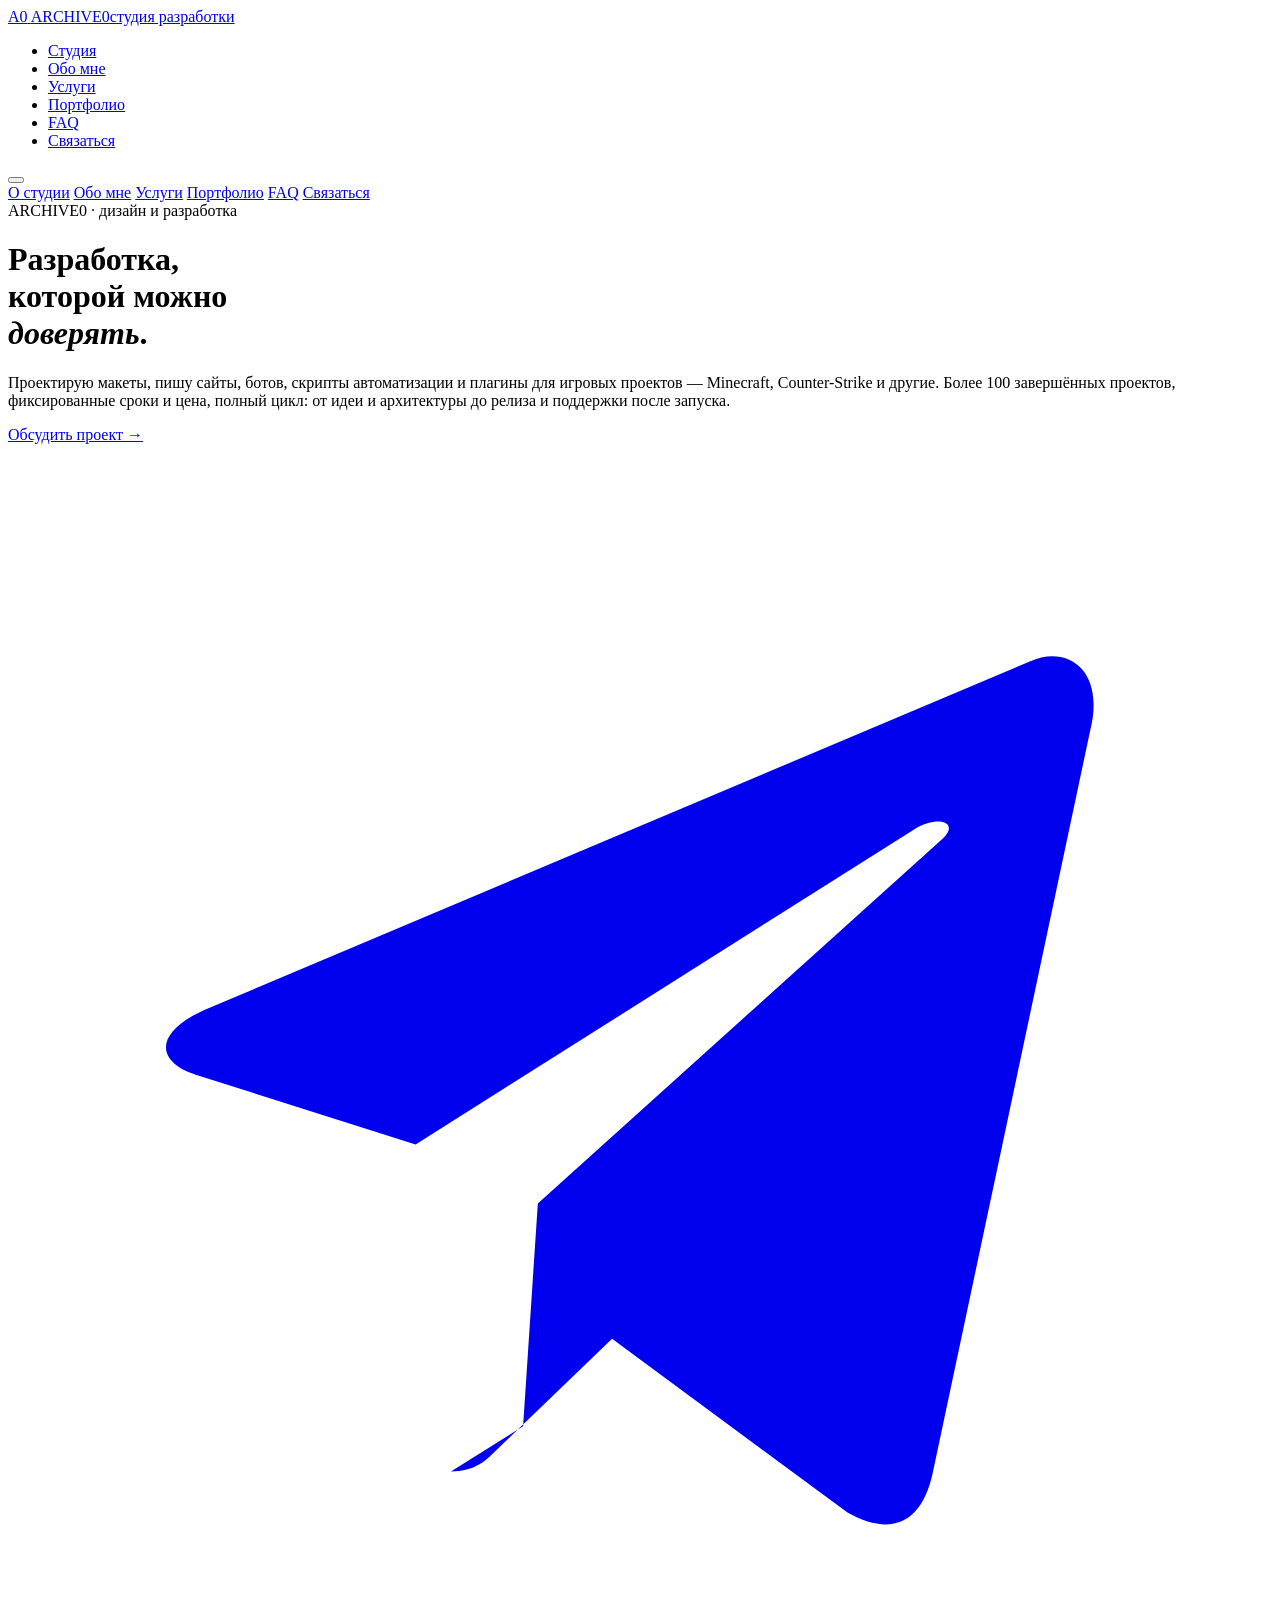
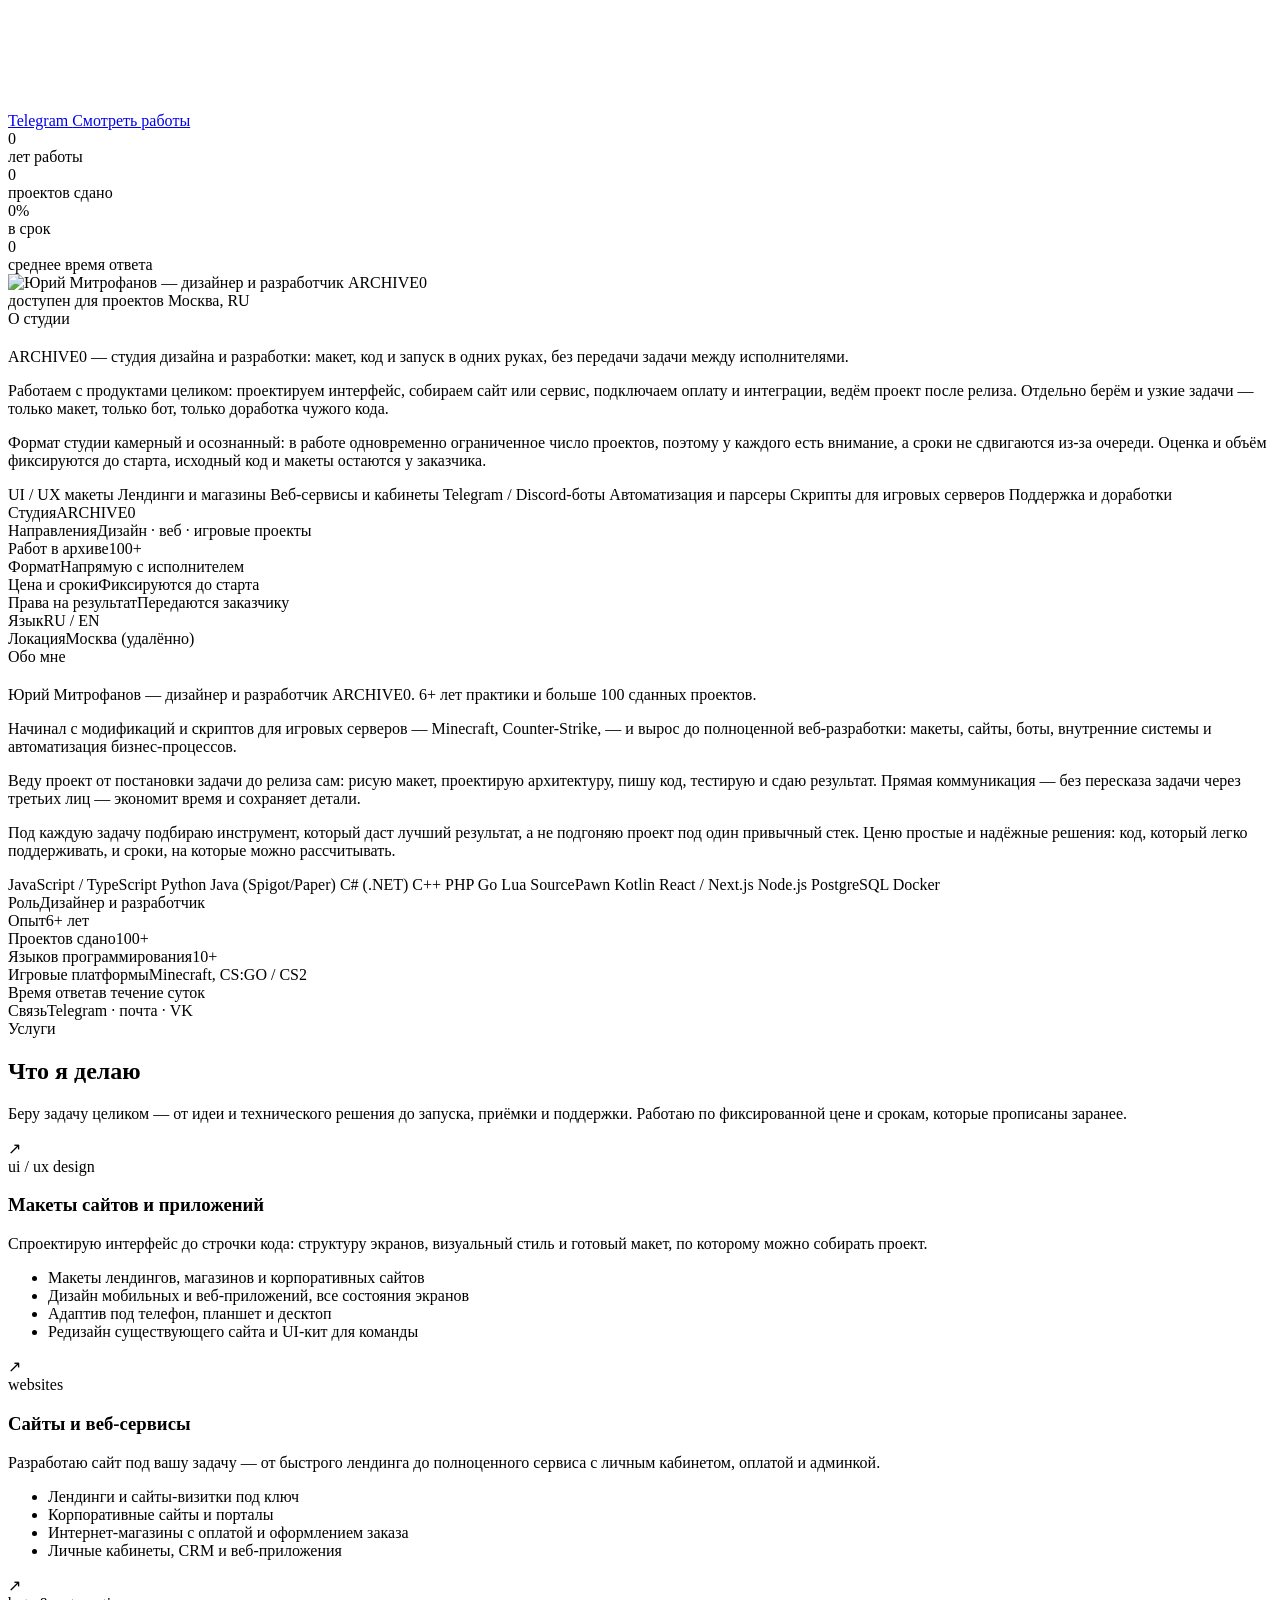
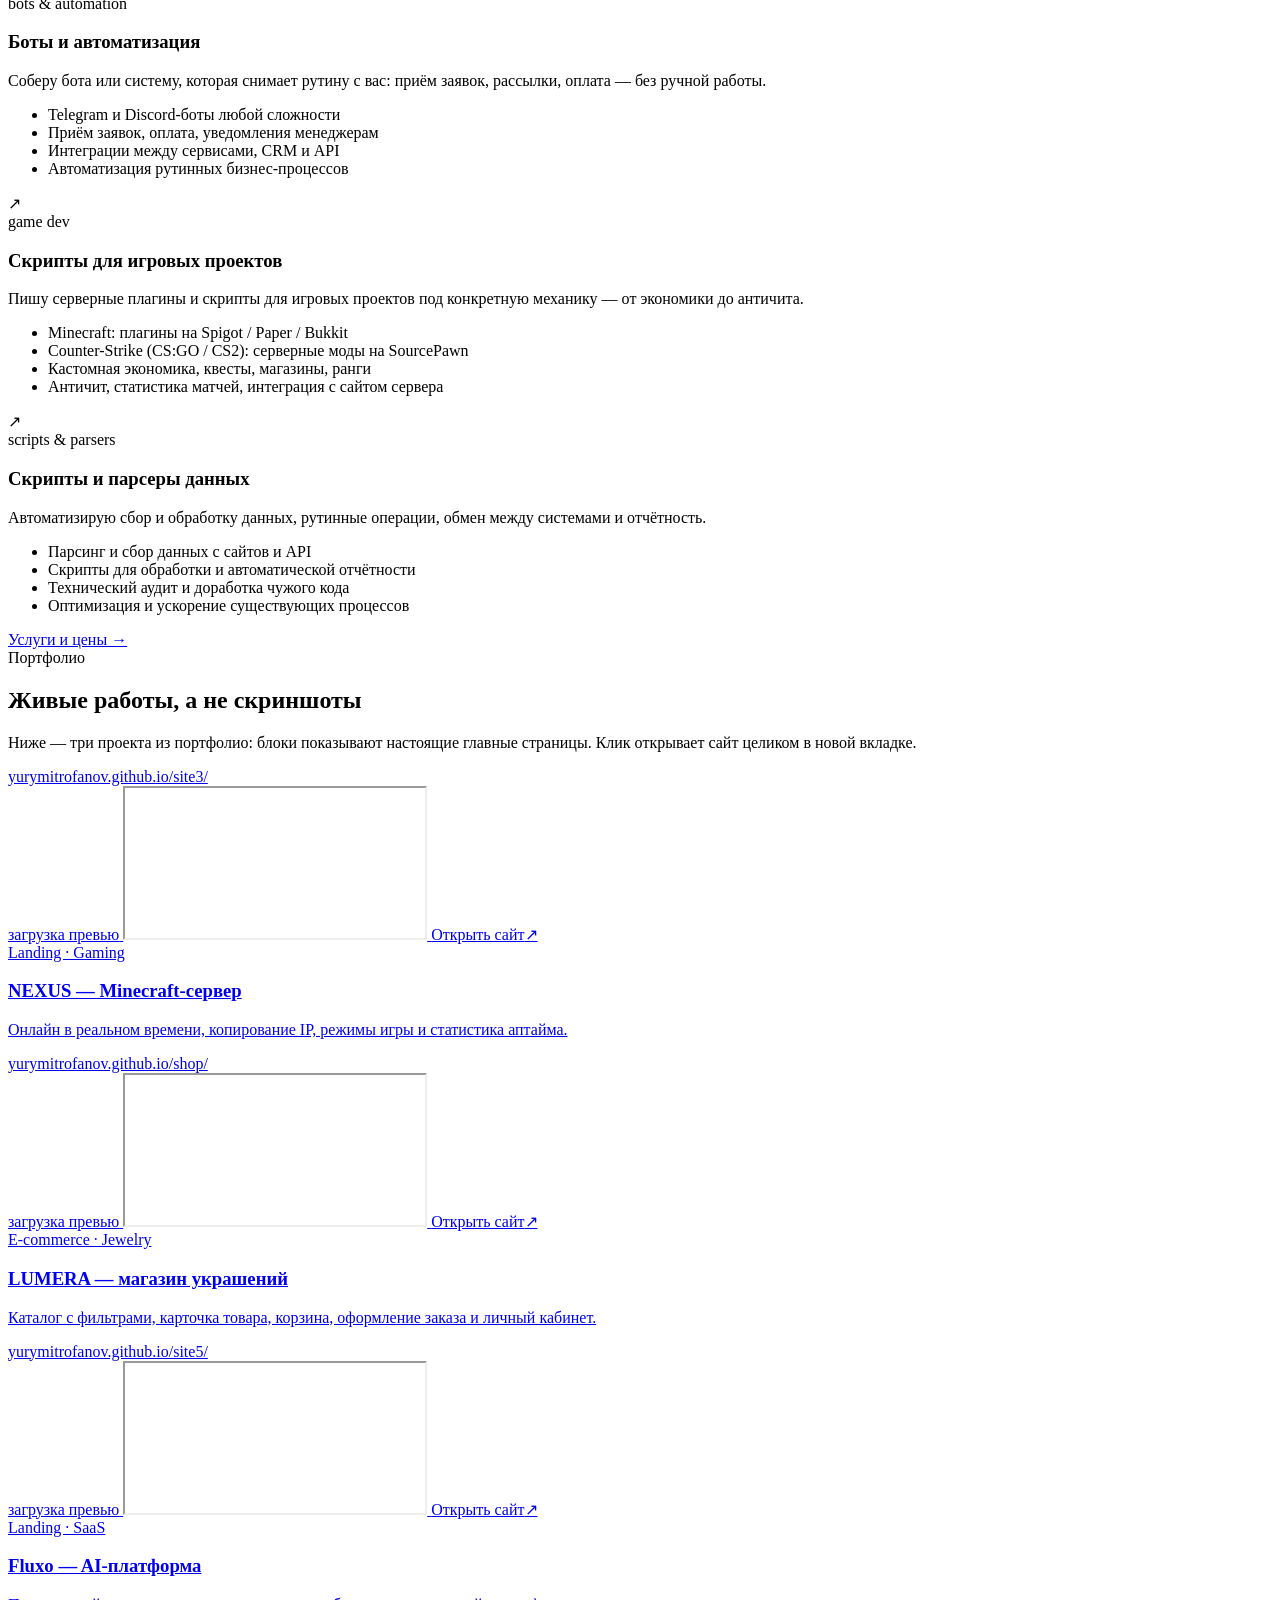
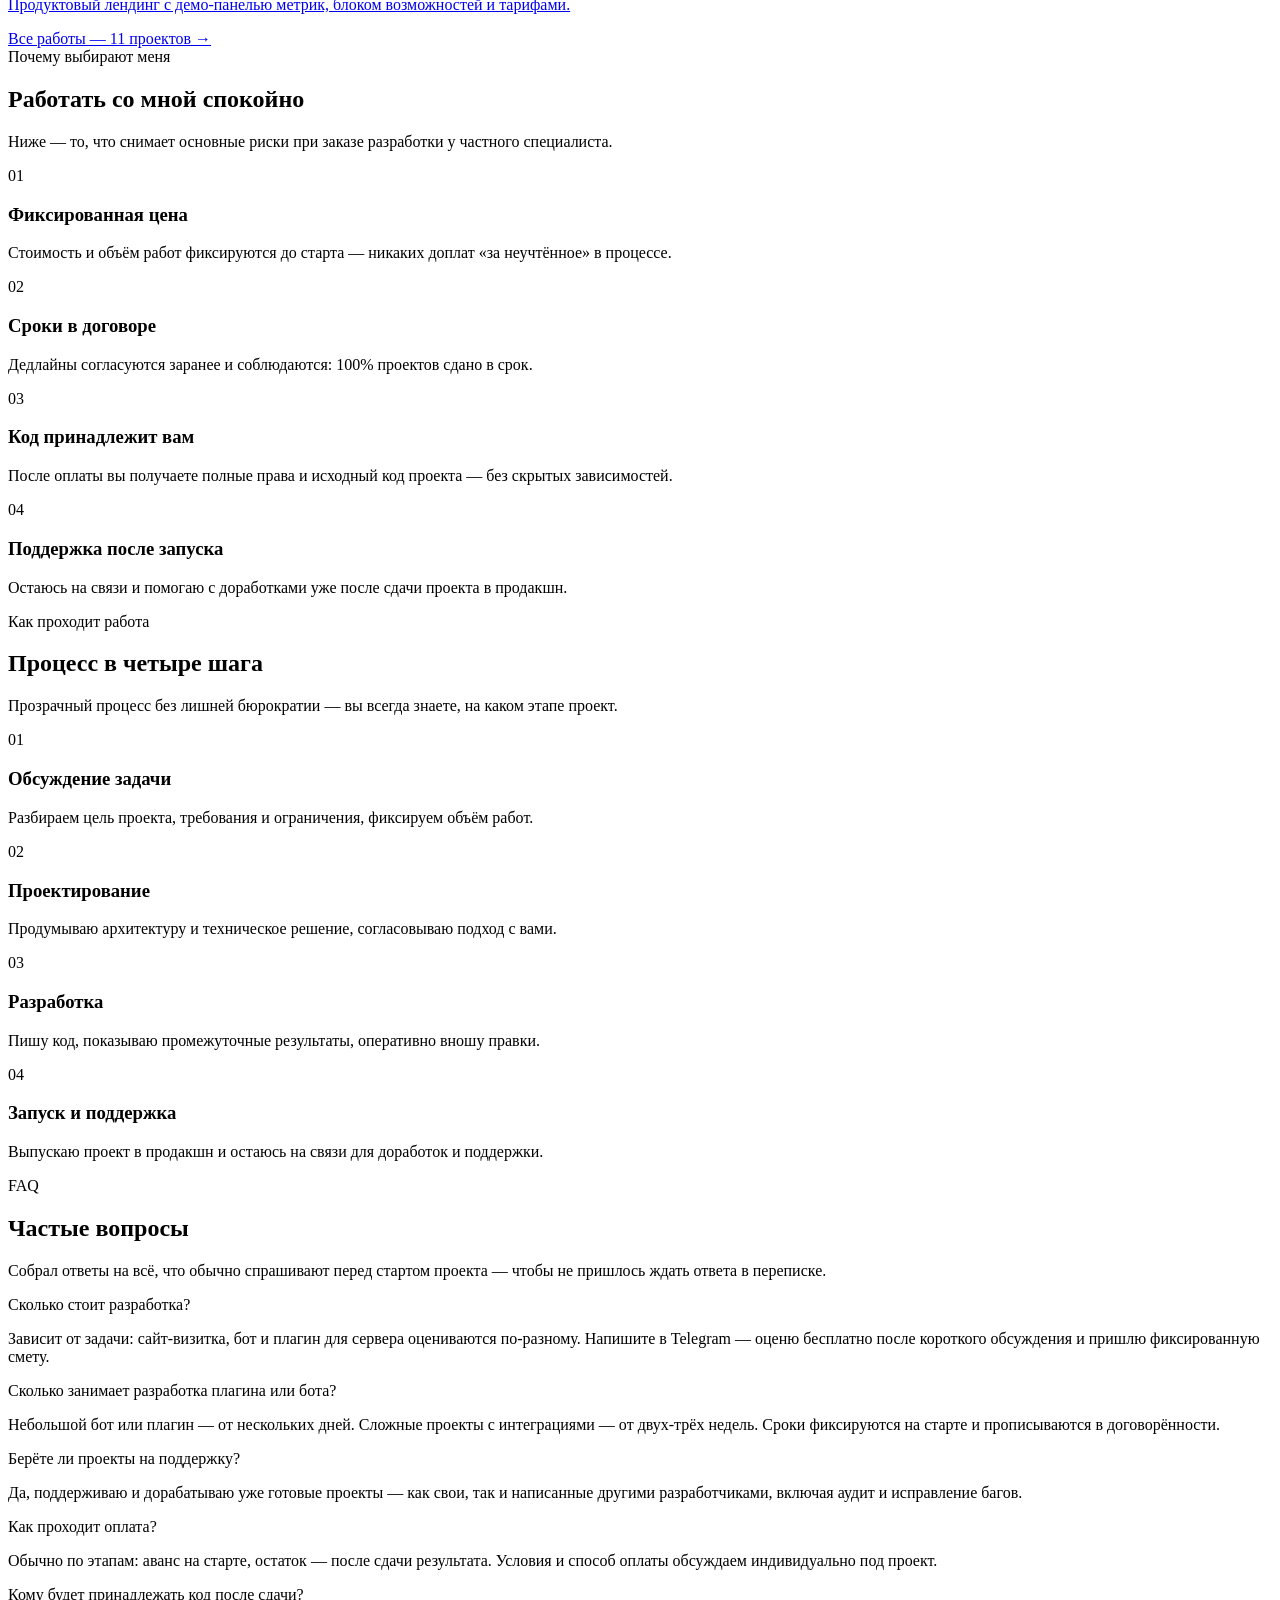
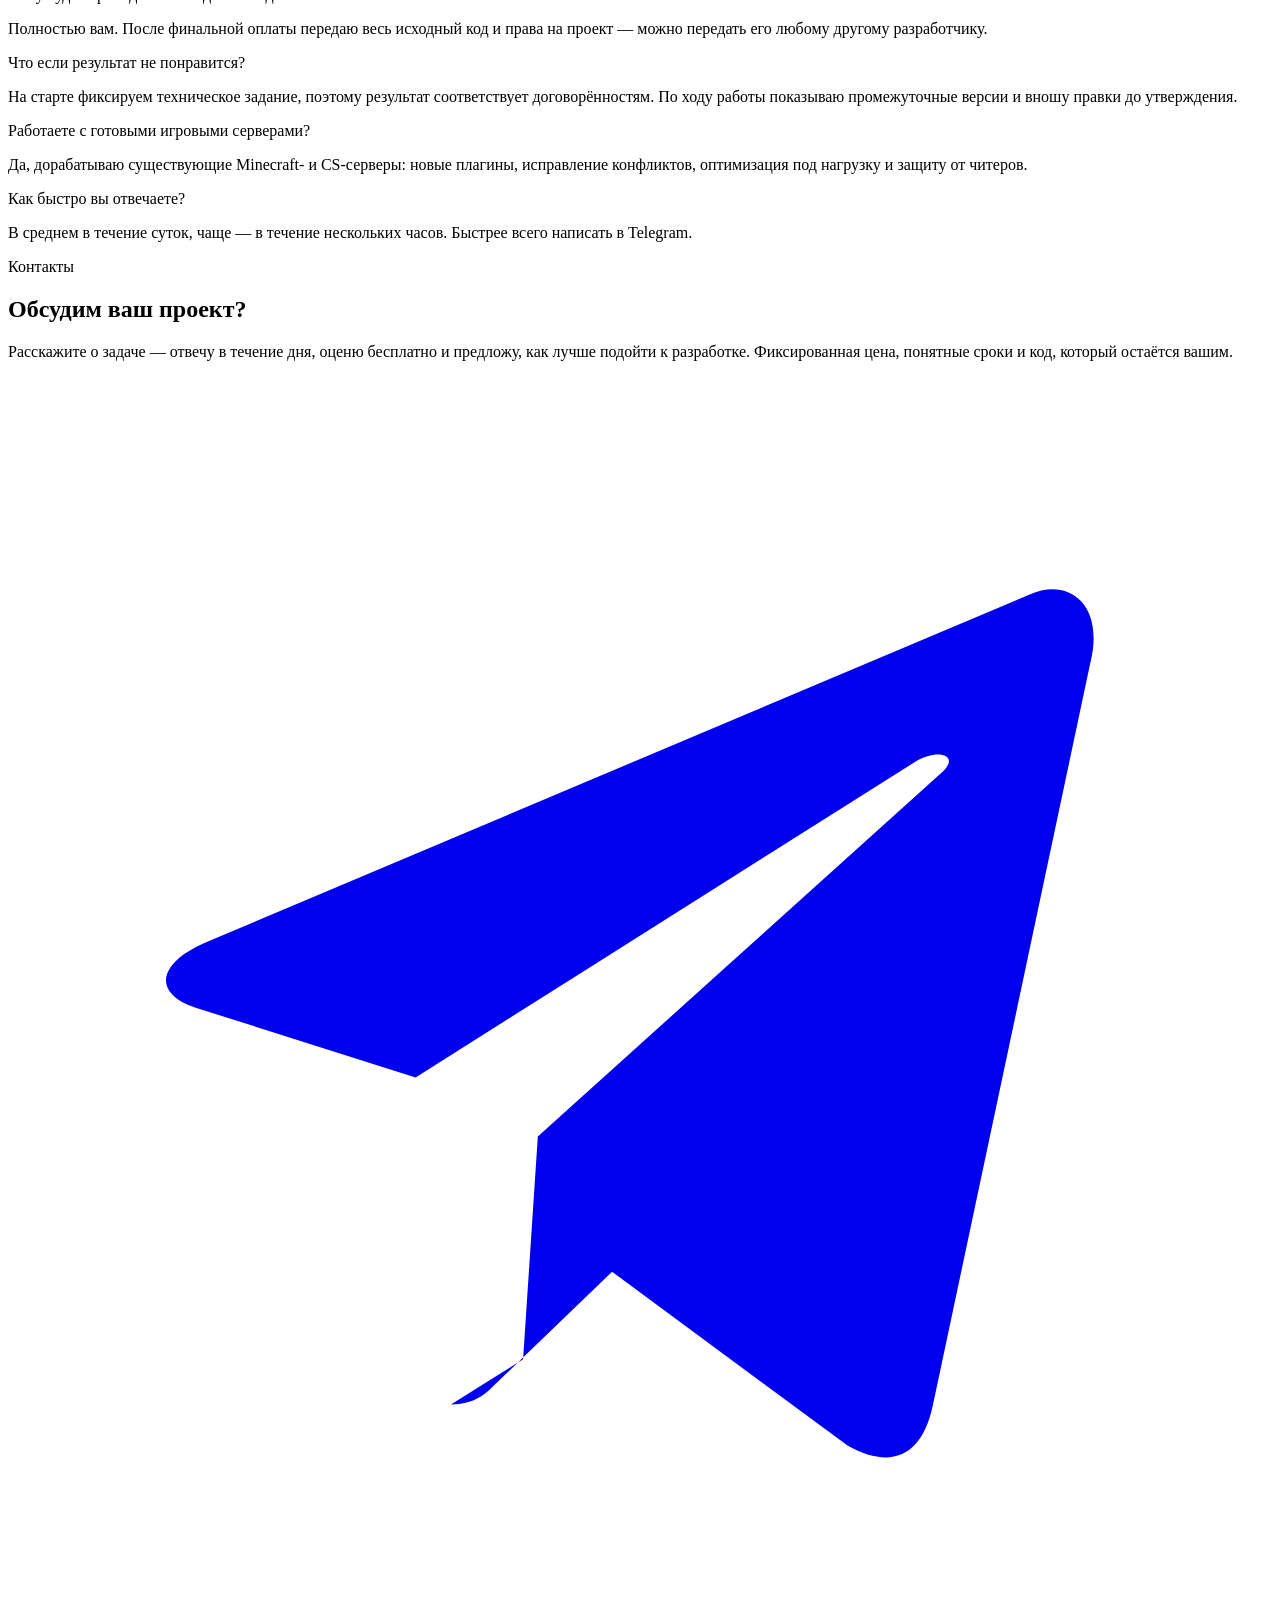
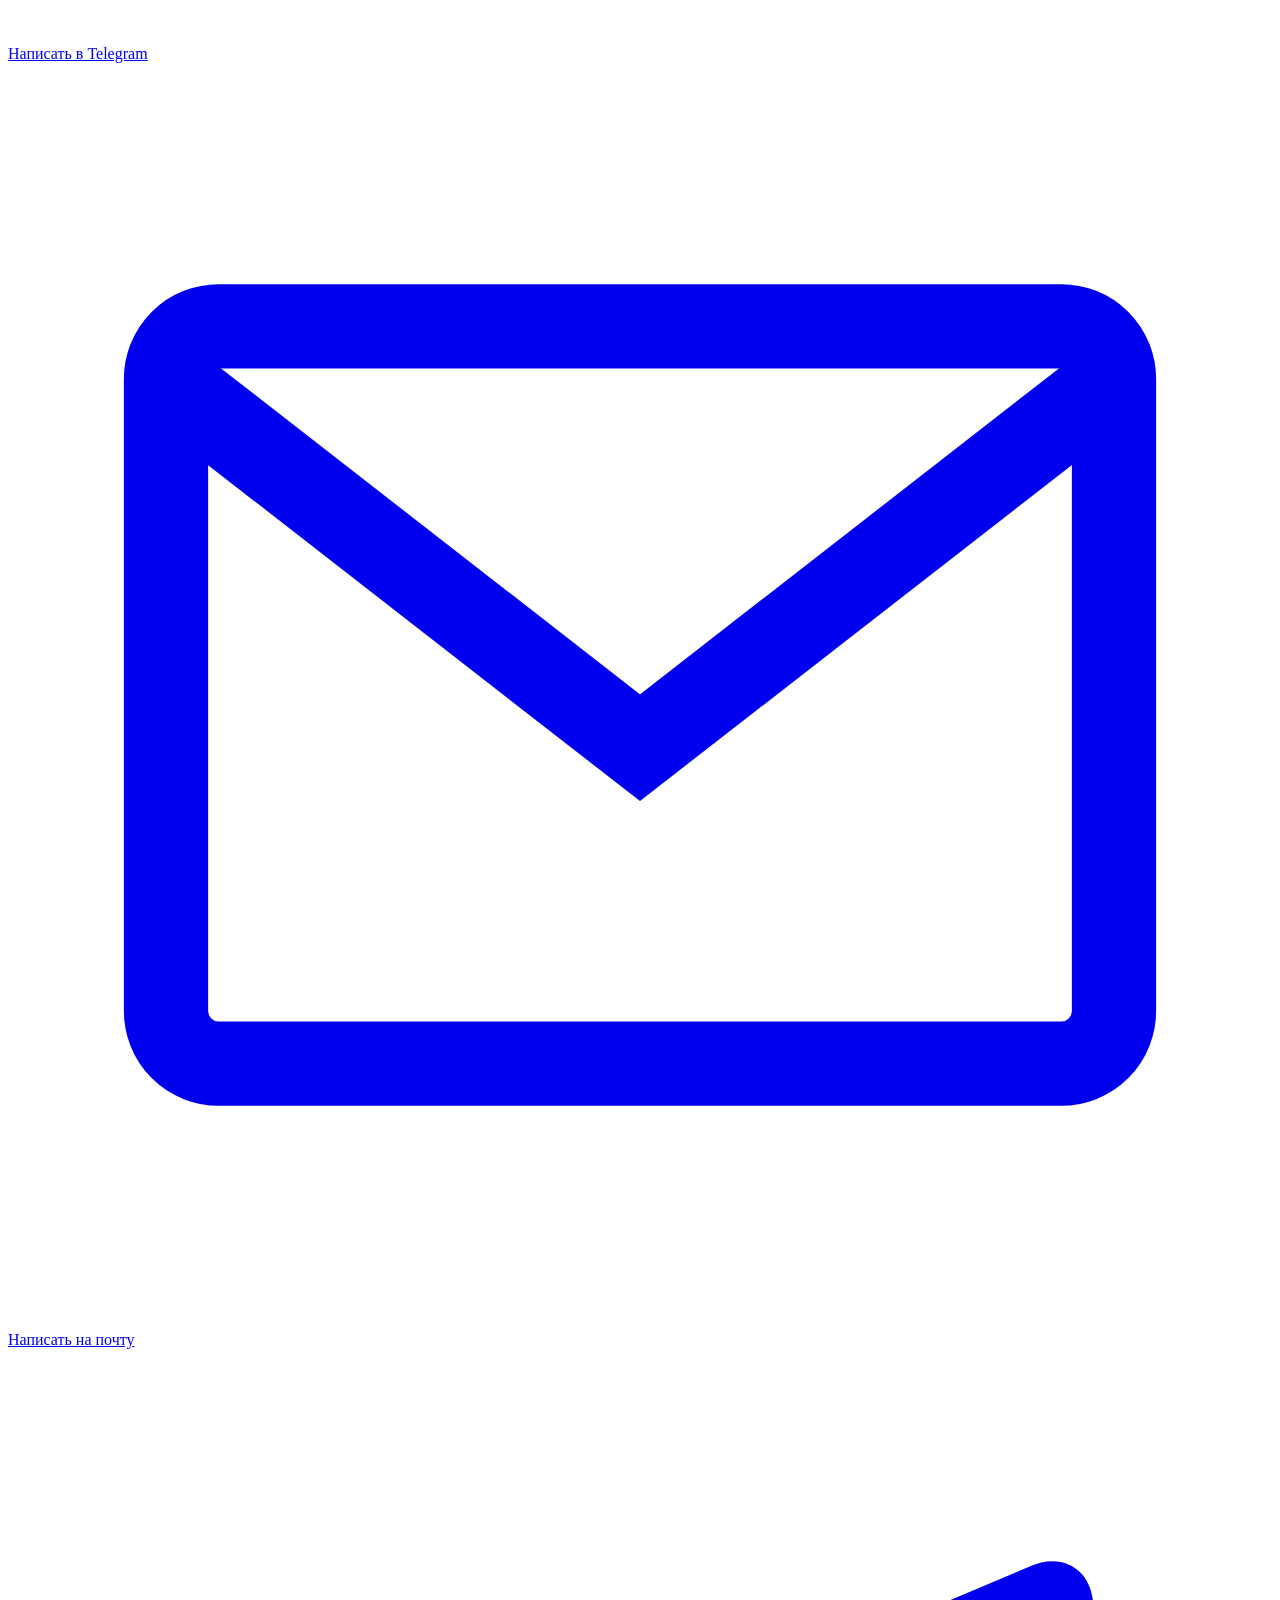
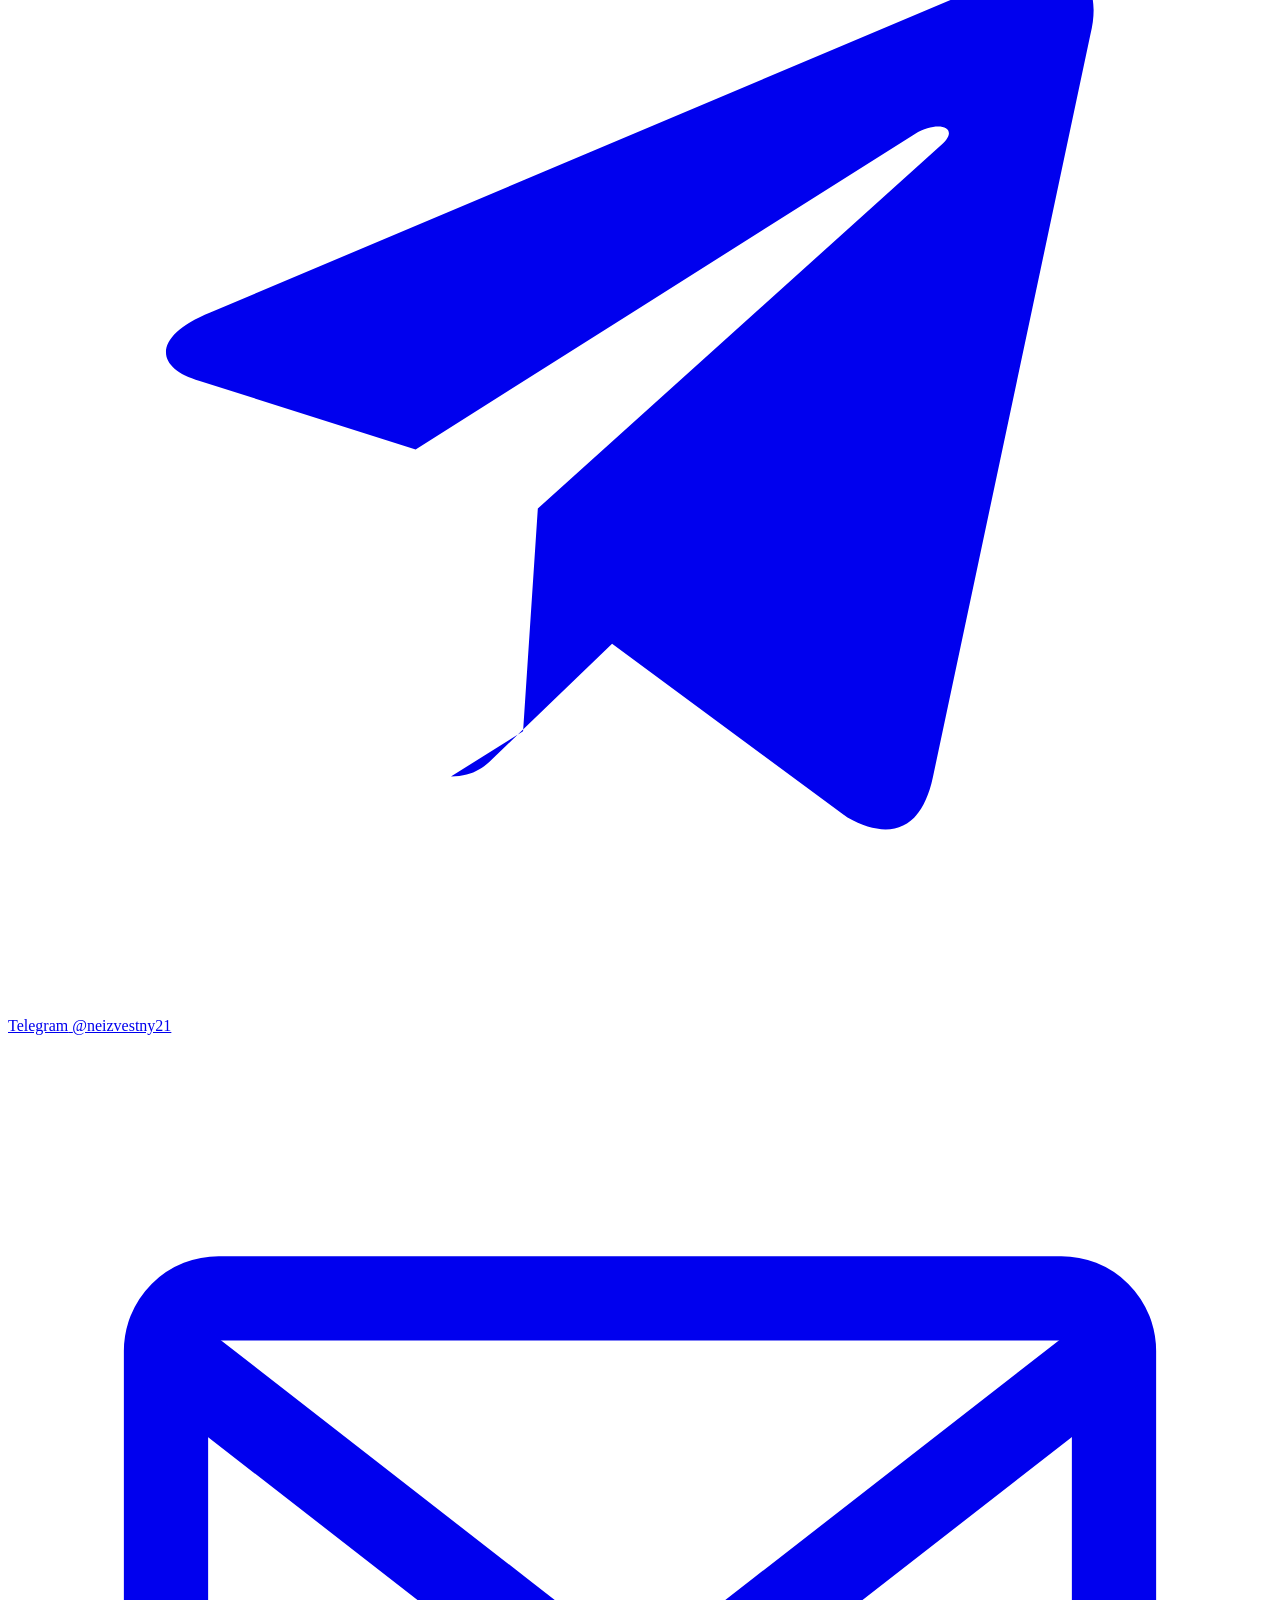
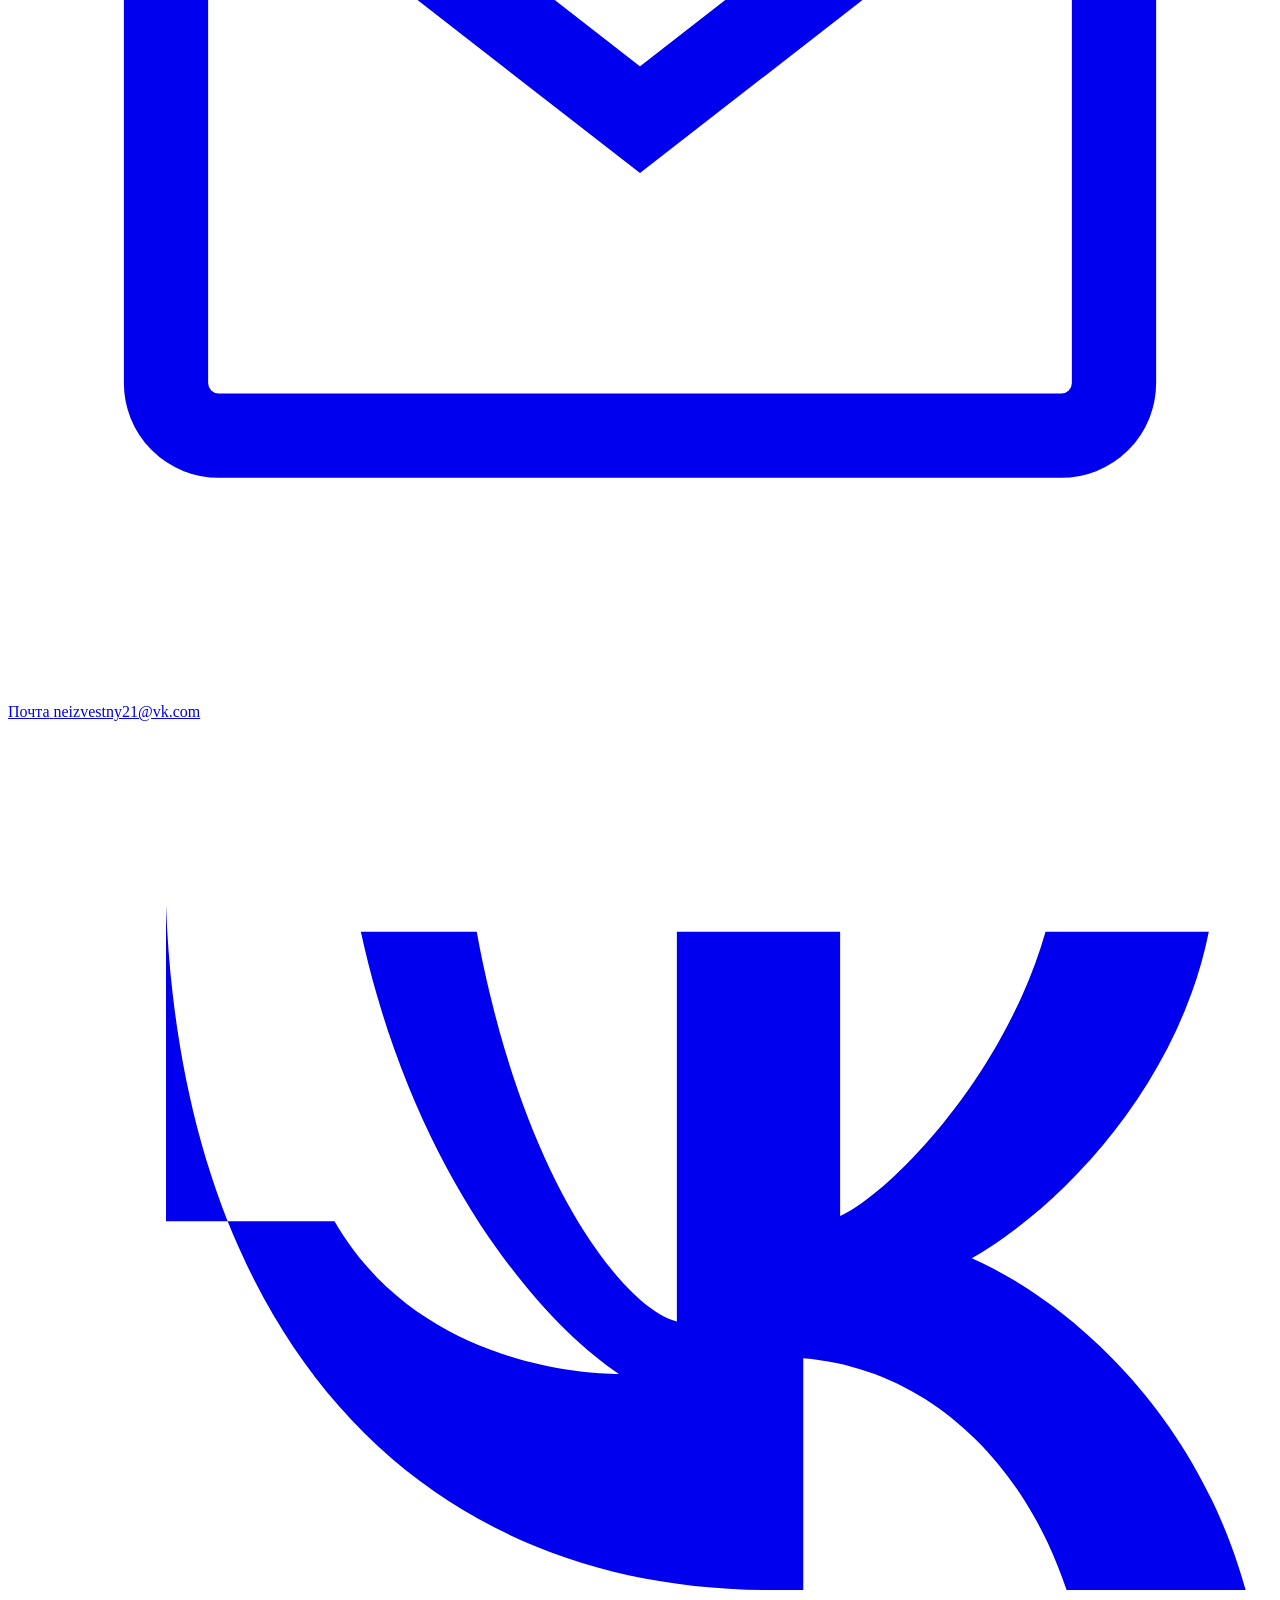
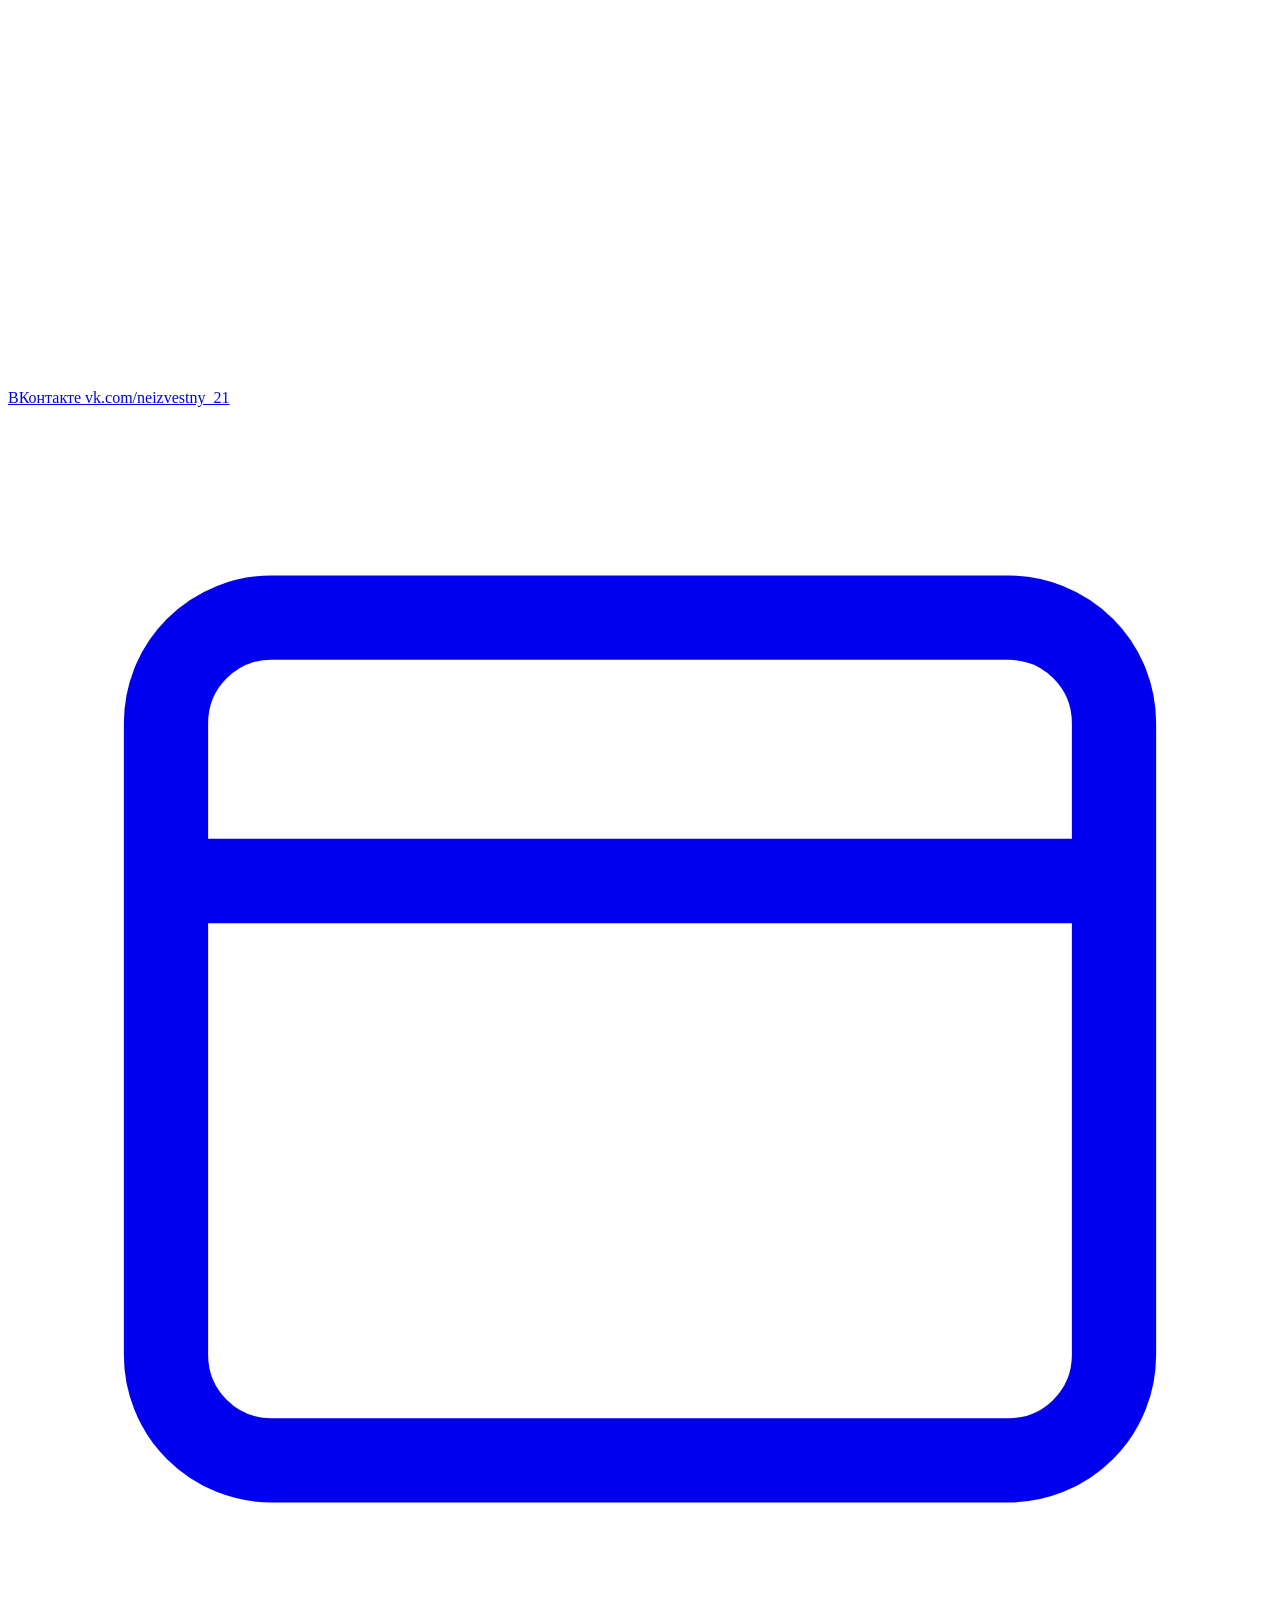
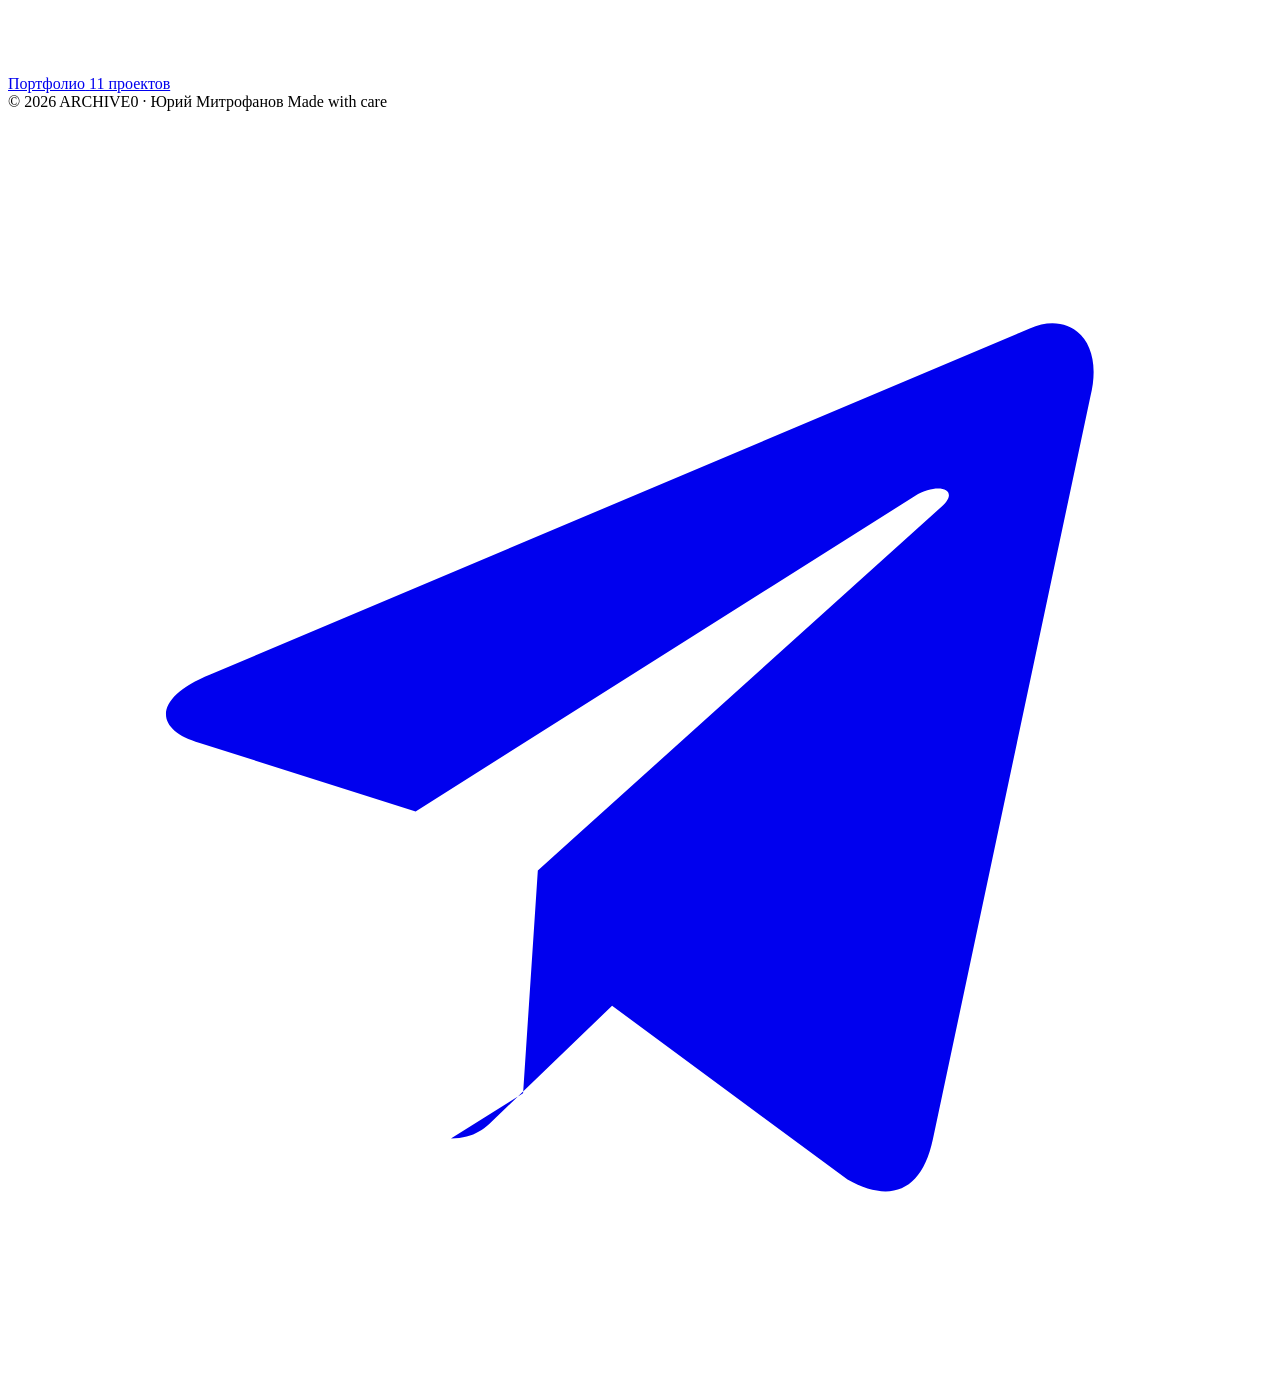
==== commit 0a765d50: "Add files via upload" ====
--- a/index.html
+++ b/index.html
@@ -3,27 +3,44 @@
 <head>
 <meta charset="UTF-8">
 <meta name="viewport" content="width=device-width, initial-scale=1.0">
-<title>Юрий Митрофанов — Разработчик</title>
+<title>ARCHIVE0 — студия разработки и дизайна</title>
+<meta name="description" content="ARCHIVE0 — студия разработки и дизайна Юрия Митрофанова: макеты, сайты, боты, автоматизация и скрипты для игровых проектов. 100+ работ, фиксированные цена и сроки.">
 <link rel="preconnect" href="https://fonts.googleapis.com">
 <link rel="preconnect" href="https://fonts.gstatic.com" crossorigin>
 <link href="https://fonts.googleapis.com/css2?family=Fraunces:opsz,wght@9..144,300;9..144,400;9..144,500;9..144,600;9..144,700&family=Manrope:wght@300;400;500;600;700&family=JetBrains+Mono:wght@400;500&display=swap" rel="stylesheet">
-<link rel="stylesheet" href="assets/css/styles.css">
+<link rel="stylesheet" href="assets/css/base.css">
+<link rel="stylesheet" href="assets/css/background.css">
+<link rel="stylesheet" href="assets/css/layout.css">
+<link rel="stylesheet" href="assets/css/nav.css">
+<link rel="stylesheet" href="assets/css/buttons.css">
+<link rel="stylesheet" href="assets/css/hero.css">
+<link rel="stylesheet" href="assets/css/about.css">
+<link rel="stylesheet" href="assets/css/services.css">
+<link rel="stylesheet" href="assets/css/portfolio.css">
+<link rel="stylesheet" href="assets/css/faq.css">
+<link rel="stylesheet" href="assets/css/contact.css">
+<link rel="stylesheet" href="assets/css/footer.css">
+<link rel="stylesheet" href="assets/css/animations.css">
+<link rel="stylesheet" href="assets/css/responsive.css">
+<script>document.documentElement.classList.add('js');</script>
 </head>
 <body>
 
 <div class="bg-anim" aria-hidden="true"><span class="b1"></span><span class="b2"></span><span class="b3"></span></div>
-<div class="glow" id="glow"></div>
+<div class="grain" aria-hidden="true"></div>
+<div class="glow" id="glow" aria-hidden="true"></div>
 
 <nav id="nav">
   <div class="wrap">
-    <div class="brand">
-      <span class="seal">ЮМ</span>
-      <span>Юрий Митрофанов</span>
-    </div>
+    <a href="index.html" class="brand">
+      <span class="seal">A0</span>
+      <span class="brand-text"><span class="brand-name">ARCHIVE0</span><span class="brand-sub">студия разработки</span></span>
+    </a>
     <ul>
-      <li><a href="#about">Обо мне</a></li>
-      <li><a href="#services">Услуги</a></li>
-      <li><a href="#work">Портфолио</a></li>
+      <li><a href="#about">Студия</a></li>
+      <li><a href="#me">Обо мне</a></li>
+      <li><a href="uslugi.html">Услуги</a></li>
+      <li><a href="portfolio.html">Портфолио</a></li>
       <li><a href="#faq">FAQ</a></li>
       <li><a href="#contact" class="nav-cta">Связаться</a></li>
     </ul>
@@ -32,9 +49,10 @@
 </nav>
 
 <div class="mobile-menu" id="mobileMenu">
-  <a href="#about">Обо мне</a>
-  <a href="#services">Услуги</a>
-  <a href="#work">Портфолио</a>
+  <a href="#about">О студии</a>
+  <a href="#me">Обо мне</a>
+  <a href="uslugi.html">Услуги</a>
+  <a href="portfolio.html">Портфолио</a>
   <a href="#faq">FAQ</a>
   <a href="#contact" class="nav-cta">Связаться</a>
 </div>
@@ -42,21 +60,21 @@
 <header class="hero">
   <div class="wrap">
     <div class="hero-copy reveal">
-      <div class="eyebrow">Software & Game Scripting</div>
+      <div class="eyebrow">ARCHIVE0 · дизайн и разработка</div>
       <h1>Разработка,<br>которой можно<br><em>доверять</em>.</h1>
-      <p class="lede">Пишу сайты, ботов, скрипты автоматизации и плагины для игровых проектов — Minecraft, Counter-Strike и другие. Более 100 завершённых проектов, фиксированные сроки и цена, полный цикл: от идеи и архитектуры до релиза и поддержки после запуска.</p>
+      <p class="lede">Проектирую макеты, пишу сайты, ботов, скрипты автоматизации и плагины для игровых проектов — Minecraft, Counter-Strike и другие. Более 100 завершённых проектов, фиксированные сроки и цена, полный цикл: от идеи и архитектуры до релиза и поддержки после запуска.</p>
       <div class="hero-actions">
         <a href="#contact" class="btn btn-primary">Обсудить проект →</a>
         <a href="https://t.me/neizvestny21" target="_blank" rel="noopener" class="btn btn-tg">
           <svg viewBox="0 0 24 24" fill="currentColor"><path d="M9.78 18.65l.28-4.23 7.68-6.92c.34-.31-.07-.46-.52-.19L7.74 13.3 3.64 12c-.88-.25-.89-.86.2-1.3L19.4 4.13c.73-.33 1.43.18 1.15 1.3l-2.99 14.1c-.21.98-.8 1.22-1.62.76l-4.47-3.3-2.16 2.08c-.24.24-.44.44-.9.44z"/></svg>
           Telegram
         </a>
-        <a href="#work" class="btn btn-ghost">Смотреть кейсы</a>
+        <a href="portfolio.html" class="btn btn-ghost">Смотреть работы</a>
       </div>
       <div class="hero-stats">
         <div>
-          <div class="stat-num" data-count="6">0</div>
-          <div class="stat-label">лет в разработке</div>
+          <div class="stat-num" data-count="6" data-suffix="+">0</div>
+          <div class="stat-label">лет работы</div>
         </div>
         <div>
           <div class="stat-num" data-count="100" data-suffix="+">0</div>
@@ -74,7 +92,7 @@
     </div>
     <div class="hero-frame reveal">
       <div class="frame-plate" id="tiltCard">
-        <img src="assets/img/hero.jpg" alt="Юрий Митрофанов">
+        <img src="assets/img/hero.jpg" alt="Юрий Митрофанов — дизайнер и разработчик ARCHIVE0" width="768" height="1376" decoding="async">
       </div>
       <div class="plate-caption">
         <span><span class="dot"></span>доступен для проектов</span>
@@ -87,13 +105,46 @@
 <section class="about" id="about">
   <div class="wrap">
     <div class="about-main reveal">
+      <div class="eyebrow">О студии</div>
+      <p class="about-lead" style="margin-top:20px;">ARCHIVE0 — студия дизайна и разработки: макет, код и запуск в одних руках, без передачи задачи между исполнителями.</p>
+      <div class="about-body">
+        <p>Работаем с продуктами целиком: проектируем интерфейс, собираем сайт или сервис, подключаем оплату и интеграции, ведём проект после релиза. Отдельно берём и узкие задачи — только макет, только бот, только доработка чужого кода.</p>
+        <p>Формат студии камерный и осознанный: в работе одновременно ограниченное число проектов, поэтому у каждого есть внимание, а сроки не сдвигаются из-за очереди. Оценка и объём фиксируются до старта, исходный код и макеты остаются у заказчика.</p>
+      </div>
+      <div class="stack-list">
+        <span class="stack-tag">UI / UX макеты</span>
+        <span class="stack-tag">Лендинги и магазины</span>
+        <span class="stack-tag">Веб-сервисы и кабинеты</span>
+        <span class="stack-tag">Telegram / Discord-боты</span>
+        <span class="stack-tag">Автоматизация и парсеры</span>
+        <span class="stack-tag">Скрипты для игровых серверов</span>
+        <span class="stack-tag">Поддержка и доработки</span>
+      </div>
+    </div>
+    <div class="about-side reveal">
+      <div class="side-row"><span class="k">Студия</span><span class="v">ARCHIVE0</span></div>
+      <div class="side-row"><span class="k">Направления</span><span class="v">Дизайн · веб · игровые проекты</span></div>
+      <div class="side-row"><span class="k">Работ в архиве</span><span class="v">100+</span></div>
+      <div class="side-row"><span class="k">Формат</span><span class="v">Напрямую с исполнителем</span></div>
+      <div class="side-row"><span class="k">Цена и сроки</span><span class="v">Фиксируются до старта</span></div>
+      <div class="side-row"><span class="k">Права на результат</span><span class="v">Передаются заказчику</span></div>
+      <div class="side-row"><span class="k">Язык</span><span class="v">RU / EN</span></div>
+      <div class="side-row"><span class="k">Локация</span><span class="v">Москва (удалённо)</span></div>
+    </div>
+  </div>
+</section>
+
+<div class="divider"></div>
+
+<section class="about" id="me">
+  <div class="wrap">
+    <div class="about-main reveal">
       <div class="eyebrow">Обо мне</div>
-      <p class="about-lead" style="margin-top:20px;">Full-stack разработчик: за 6+ лет сдал больше 100 проектов — сайты, боты, автоматизация и скрипты для игровых серверов.</p>
+      <p class="about-lead" style="margin-top:20px;">Юрий Митрофанов — дизайнер и разработчик ARCHIVE0. 6+ лет практики и больше 100 сданных проектов.</p>
       <div class="about-body">
-        <p>Начинал с модификаций и скриптов для игровых серверов — Minecraft, Counter-Strike, — и вырос до полноценной веб-разработки: сайты, боты, внутренние системы и автоматизация бизнес-процессов.</p>
-        <p>Веду каждый проект от постановки задачи до релиза: проектирую архитектуру, пишу код, тестирую и сдаю готовый результат сам. Прямая коммуникация с разработчиком — без пересказа задачи через третьих лиц — экономит время и сохраняет детали в проекте.</p>
-        <p>Свободно работаю с широким набором языков и технологий и под каждую задачу подбираю инструмент, который даст лучший результат, а не подгоняю проект под один привычный стек.</p>
-        <p>Ценю простые и надёжные решения: код, который легко поддерживать и расширять, прозрачную смету и сроки, на которые можно рассчитывать. За это время накопился опыт в разных нишах — от игровых серверов на 500+ игроков до интернет-магазинов с интеграцией 1С.</p>
+        <p>Начинал с модификаций и скриптов для игровых серверов — Minecraft, Counter-Strike, — и вырос до полноценной веб-разработки: макеты, сайты, боты, внутренние системы и автоматизация бизнес-процессов.</p>
+        <p>Веду проект от постановки задачи до релиза сам: рисую макет, проектирую архитектуру, пишу код, тестирую и сдаю результат. Прямая коммуникация — без пересказа задачи через третьих лиц — экономит время и сохраняет детали.</p>
+        <p>Под каждую задачу подбираю инструмент, который даст лучший результат, а не подгоняю проект под один привычный стек. Ценю простые и надёжные решения: код, который легко поддерживать, и сроки, на которые можно рассчитывать.</p>
       </div>
       <div class="stack-list">
         <span class="stack-tag">JavaScript / TypeScript</span>
@@ -113,14 +164,13 @@
       </div>
     </div>
     <div class="about-side reveal">
-      <div class="side-row"><span class="k">Специализация</span><span class="v">Full-stack + игровые скрипты</span></div>
+      <div class="side-row"><span class="k">Роль</span><span class="v">Дизайнер и разработчик</span></div>
+      <div class="side-row"><span class="k">Опыт</span><span class="v">6+ лет</span></div>
       <div class="side-row"><span class="k">Проектов сдано</span><span class="v">100+</span></div>
-      <div class="side-row"><span class="k">Опыт</span><span class="v">6+ лет</span></div>
       <div class="side-row"><span class="k">Языков программирования</span><span class="v">10+</span></div>
       <div class="side-row"><span class="k">Игровые платформы</span><span class="v">Minecraft, CS:GO / CS2</span></div>
-      <div class="side-row"><span class="k">Формат работы</span><span class="v">Напрямую с разработчиком</span></div>
-      <div class="side-row"><span class="k">Язык</span><span class="v">RU / EN</span></div>
-      <div class="side-row"><span class="k">Локация</span><span class="v">Москва (удалённо)</span></div>
+      <div class="side-row"><span class="k">Время ответа</span><span class="v">в течение суток</span></div>
+      <div class="side-row"><span class="k">Связь</span><span class="v">Telegram · почта · VK</span></div>
     </div>
   </div>
 </section>
@@ -134,11 +184,21 @@
       <h2>Что я делаю</h2>
       <p>Беру задачу целиком — от идеи и технического решения до запуска, приёмки и поддержки. Работаю по фиксированной цене и срокам, которые прописаны заранее.</p>
     </div>
-  </div>
-  <div class="wrap">
-    <div class="service-grid reveal">
+    <div class="service-grid reveal stagger">
       <div class="service-card">
-        <span class="arrow">↗</span>
+        <span class="arrow" aria-hidden="true">↗</span>
+        <div class="service-tag">ui / ux design</div>
+        <h3>Макеты сайтов и приложений</h3>
+        <p>Спроектирую интерфейс до строчки кода: структуру экранов, визуальный стиль и готовый макет, по которому можно собирать проект.</p>
+        <ul>
+          <li>Макеты лендингов, магазинов и корпоративных сайтов</li>
+          <li>Дизайн мобильных и веб-приложений, все состояния экранов</li>
+          <li>Адаптив под телефон, планшет и десктоп</li>
+          <li>Редизайн существующего сайта и UI-кит для команды</li>
+        </ul>
+      </div>
+      <div class="service-card">
+        <span class="arrow" aria-hidden="true">↗</span>
         <div class="service-tag">websites</div>
         <h3>Сайты и веб-сервисы</h3>
         <p>Разработаю сайт под вашу задачу — от быстрого лендинга до полноценного сервиса с личным кабинетом, оплатой и админкой.</p>
@@ -150,8 +210,8 @@
         </ul>
       </div>
       <div class="service-card">
-        <span class="arrow">↗</span>
-        <div class="service-tag">bots & automation</div>
+        <span class="arrow" aria-hidden="true">↗</span>
+        <div class="service-tag">bots &amp; automation</div>
         <h3>Боты и автоматизация</h3>
         <p>Соберу бота или систему, которая снимает рутину с вас: приём заявок, рассылки, оплата — без ручной работы.</p>
         <ul>
@@ -162,9 +222,9 @@
         </ul>
       </div>
       <div class="service-card">
-        <span class="arrow">↗</span>
+        <span class="arrow" aria-hidden="true">↗</span>
         <div class="service-tag">game dev</div>
-        <h3>Разработка скриптов для игровых проектов</h3>
+        <h3>Скрипты для игровых проектов</h3>
         <p>Пишу серверные плагины и скрипты для игровых проектов под конкретную механику — от экономики до античита.</p>
         <ul>
           <li>Minecraft: плагины на Spigot / Paper / Bukkit</li>
@@ -174,8 +234,8 @@
         </ul>
       </div>
       <div class="service-card">
-        <span class="arrow">↗</span>
-        <div class="service-tag">scripts & parsers</div>
+        <span class="arrow" aria-hidden="true">↗</span>
+        <div class="service-tag">scripts &amp; parsers</div>
         <h3>Скрипты и парсеры данных</h3>
         <p>Автоматизирую сбор и обработку данных, рутинные операции, обмен между системами и отчётность.</p>
         <ul>
@@ -186,6 +246,73 @@
         </ul>
       </div>
     </div>
+    <div class="work-more">
+      <a href="uslugi.html" class="btn btn-ghost">Услуги и цены →</a>
+    </div>
+  </div>
+</section>
+
+<section id="work">
+  <div class="wrap">
+    <div class="sec-head reveal">
+      <div class="eyebrow">Портфолио</div>
+      <h2>Живые работы, а не скриншоты</h2>
+      <p>Ниже — три проекта из портфолио: блоки показывают настоящие главные страницы. Клик открывает сайт целиком в новой вкладке.</p>
+    </div>
+    <div class="work-grid">
+
+      <article class="work-card">
+        <a class="work-link" href="https://yurymitrofanov.github.io/site3/" target="_blank" rel="noopener">
+          <div class="work-chrome"><i></i><i></i><i></i><span class="url">yurymitrofanov.github.io/site3/</span></div>
+          <div class="work-frame">
+            <span class="skeleton">загрузка превью</span>
+            <iframe data-src="https://yurymitrofanov.github.io/site3/" data-w="1440" title="Превью сайта NEXUS" loading="lazy" tabindex="-1" scrolling="no" sandbox="allow-scripts allow-same-origin"></iframe>
+            <span class="work-open"><span>Открыть сайт</span><span aria-hidden="true">↗</span></span>
+          </div>
+          <div class="work-body">
+            <span class="case-tag">Landing · Gaming</span>
+            <h3>NEXUS — Minecraft-сервер</h3>
+            <p>Онлайн в реальном времени, копирование IP, режимы игры и статистика аптайма.</p>
+          </div>
+        </a>
+      </article>
+
+      <article class="work-card">
+        <a class="work-link" href="https://yurymitrofanov.github.io/shop/" target="_blank" rel="noopener">
+          <div class="work-chrome"><i></i><i></i><i></i><span class="url">yurymitrofanov.github.io/shop/</span></div>
+          <div class="work-frame">
+            <span class="skeleton">загрузка превью</span>
+            <iframe data-src="https://yurymitrofanov.github.io/shop/" data-w="1440" title="Превью магазина LUMERA" loading="lazy" tabindex="-1" scrolling="no" sandbox="allow-scripts allow-same-origin"></iframe>
+            <span class="work-open"><span>Открыть сайт</span><span aria-hidden="true">↗</span></span>
+          </div>
+          <div class="work-body">
+            <span class="case-tag">E-commerce · Jewelry</span>
+            <h3>LUMERA — магазин украшений</h3>
+            <p>Каталог с фильтрами, карточка товара, корзина, оформление заказа и личный кабинет.</p>
+          </div>
+        </a>
+      </article>
+
+      <article class="work-card">
+        <a class="work-link" href="https://yurymitrofanov.github.io/site5/" target="_blank" rel="noopener">
+          <div class="work-chrome"><i></i><i></i><i></i><span class="url">yurymitrofanov.github.io/site5/</span></div>
+          <div class="work-frame">
+            <span class="skeleton">загрузка превью</span>
+            <iframe data-src="https://yurymitrofanov.github.io/site5/" data-w="1440" title="Превью сайта Fluxo" loading="lazy" tabindex="-1" scrolling="no" sandbox="allow-scripts allow-same-origin"></iframe>
+            <span class="work-open"><span>Открыть сайт</span><span aria-hidden="true">↗</span></span>
+          </div>
+          <div class="work-body">
+            <span class="case-tag">Landing · SaaS</span>
+            <h3>Fluxo — AI-платформа</h3>
+            <p>Продуктовый лендинг с демо-панелью метрик, блоком возможностей и тарифами.</p>
+          </div>
+        </a>
+      </article>
+
+    </div>
+    <div class="work-more">
+      <a href="portfolio.html" class="btn btn-primary">Все работы — 11 проектов →</a>
+    </div>
   </div>
 </section>
 
@@ -198,22 +325,22 @@
     </div>
     <div class="guar-grid reveal stagger">
       <div class="guar-card">
-        <div class="guar-num mono">01</div>
+        <div class="guar-num">01</div>
         <h3>Фиксированная цена</h3>
         <p>Стоимость и объём работ фиксируются до старта — никаких доплат «за неучтённое» в процессе.</p>
       </div>
       <div class="guar-card">
-        <div class="guar-num mono">02</div>
+        <div class="guar-num">02</div>
         <h3>Сроки в договоре</h3>
         <p>Дедлайны согласуются заранее и соблюдаются: 100% проектов сдано в срок.</p>
       </div>
       <div class="guar-card">
-        <div class="guar-num mono">03</div>
+        <div class="guar-num">03</div>
         <h3>Код принадлежит вам</h3>
         <p>После оплаты вы получаете полные права и исходный код проекта — без скрытых зависимостей.</p>
       </div>
       <div class="guar-card">
-        <div class="guar-num mono">04</div>
+        <div class="guar-num">04</div>
         <h3>Поддержка после запуска</h3>
         <p>Остаюсь на связи и помогаю с доработками уже после сдачи проекта в продакшн.</p>
       </div>
@@ -230,108 +357,25 @@
     </div>
     <div class="process-list reveal stagger">
       <div class="process-step">
-        <div class="process-num mono">01</div>
+        <div class="process-num">01</div>
         <h3>Обсуждение задачи</h3>
         <p>Разбираем цель проекта, требования и ограничения, фиксируем объём работ.</p>
       </div>
       <div class="process-step">
-        <div class="process-num mono">02</div>
+        <div class="process-num">02</div>
         <h3>Проектирование</h3>
         <p>Продумываю архитектуру и техническое решение, согласовываю подход с вами.</p>
       </div>
       <div class="process-step">
-        <div class="process-num mono">03</div>
+        <div class="process-num">03</div>
         <h3>Разработка</h3>
         <p>Пишу код, показываю промежуточные результаты, оперативно вношу правки.</p>
       </div>
       <div class="process-step">
-        <div class="process-num mono">04</div>
+        <div class="process-num">04</div>
         <h3>Запуск и поддержка</h3>
         <p>Выпускаю проект в продакшн и остаюсь на связи для доработок и поддержки.</p>
       </div>
-    </div>
-  </div>
-</section>
-
-<section id="work">
-  <div class="wrap">
-    <div class="sec-head reveal">
-      <div class="eyebrow">Портфолио</div>
-      <h2>Избранные кейсы из 100+ проектов</h2>
-      <p>Снимки из архива проектов — от игровых серверов до интернет-магазинов и корпоративных систем.</p>
-    </div>
-    <div class="port-grid reveal stagger">
-
-      <div class="port-card">
-        <div class="port-pin"></div>
-        <div class="port-photo">
-          <span class="id mono">case/01</span>
-          <img src="assets/img/portfolio/nexus.jpg" alt="Лендинг Nexus — Minecraft-сервер">
-        </div>
-        <div class="port-caption">«онлайн растёт, заявки не теряются»</div>
-        <div class="port-body">
-          <span class="case-tag">Landing · Gaming</span>
-          <h3>Лендинг игрового сервера Nexus</h3>
-          <p>Тёмный лендинг для Minecraft-сервера с живой статистикой онлайна и IP для подключения.</p>
-        </div>
-      </div>
-
-      <div class="port-card">
-        <div class="port-pin"></div>
-        <div class="port-photo">
-          <span class="id mono">case/02</span>
-          <img src="assets/img/portfolio/aurelio.jpg" alt="Лендинг Aurelio — часовой бренд">
-        </div>
-        <div class="port-caption">«люкс-подача для швейцарского бренда»</div>
-        <div class="port-body">
-          <span class="case-tag">Landing · Luxury</span>
-          <h3>Сайт часового бренда Aurelio</h3>
-          <p>Премиальный лендинг с акцентом на историю бренда и ограниченные серии.</p>
-        </div>
-      </div>
-
-      <div class="port-card">
-        <div class="port-pin"></div>
-        <div class="port-photo">
-          <span class="id mono">case/03</span>
-          <img src="assets/img/portfolio/fluxo.jpg" alt="Лендинг Fluxo — SaaS-продукт">
-        </div>
-        <div class="port-caption">«первая волна регистраций с лендинга»</div>
-        <div class="port-body">
-          <span class="case-tag">Landing · SaaS</span>
-          <h3>Сайт SaaS-продукта Fluxo</h3>
-          <p>Лендинг AI-платформы для автоматизации с живой демо-панелью метрик.</p>
-        </div>
-      </div>
-
-      <div class="port-card">
-        <div class="port-pin"></div>
-        <div class="port-photo">
-          <span class="id mono">case/04</span>
-          <img src="assets/img/portfolio/meridian.jpg" alt="Лендинг Meridian — элитная недвижимость">
-        </div>
-        <div class="port-caption">«первые заявки на просмотр за сутки»</div>
-        <div class="port-body">
-          <span class="case-tag">Landing · Real Estate</span>
-          <h3>Сайт агентства недвижимости Meridian</h3>
-          <p>Лендинг с фильтром объектов по локации, бюджету и типу недвижимости.</p>
-        </div>
-      </div>
-
-      <div class="port-card">
-        <div class="port-pin"></div>
-        <div class="port-photo">
-          <span class="id mono">case/05</span>
-          <img src="assets/img/portfolio/noir.jpg" alt="Лендинг NOIR — ресторан">
-        </div>
-        <div class="port-caption">«столики бронируют прямо с сайта»</div>
-        <div class="port-body">
-          <span class="case-tag">Landing · Restaurant</span>
-          <h3>Сайт ресторана NOIR</h3>
-          <p>Атмосферный лендинг ресторана авторской кухни с онлайн-бронированием стола.</p>
-        </div>
-      </div>
-
     </div>
   </div>
 </section>
@@ -410,13 +454,17 @@
         <span class="label"><svg viewBox="0 0 24 24" fill="currentColor"><path d="M3 3.5c.3 8 4.6 13 11.5 13h.6v-4.4c2.4.2 4.2 2 5 4.4h3.4c-1-3.6-3.6-5.6-5.2-6.3 1.6-.9 3.9-3.2 4.5-6.2h-3.1c-.8 2.8-3 5-3.9 5.4V4h-3.1v7.4c-.9-.2-2.9-2.5-3.8-7.4H6.7c1 4.6 3.4 7.4 4.9 8.4-.9 0-3.9-.3-5.4-2.9H3z"/></svg>ВКонтакте</span>
         <span>vk.com/neizvestny_21</span>
       </a>
+      <a class="clink" href="portfolio.html">
+        <span class="label"><svg viewBox="0 0 24 24" fill="none" stroke="currentColor" stroke-width="1.6"><rect x="3" y="4" width="18" height="16" rx="2"/><path d="M3 9h18"/></svg>Портфолио</span>
+        <span>11 проектов</span>
+      </a>
     </div>
   </div>
 </section>
 
 <footer>
-  <div class="wrap" style="display:flex; justify-content:space-between; width:100%;">
-    <span>© 2026 Юрий Митрофанов</span>
+  <div class="wrap">
+    <span>© 2026 ARCHIVE0 · Юрий Митрофанов</span>
     <span>Made with care</span>
   </div>
 </footer>
@@ -425,7 +473,12 @@
   <svg viewBox="0 0 24 24" fill="currentColor"><path d="M9.78 18.65l.28-4.23 7.68-6.92c.34-.31-.07-.46-.52-.19L7.74 13.3 3.64 12c-.88-.25-.89-.86.2-1.3L19.4 4.13c.73-.33 1.43.18 1.15 1.3l-2.99 14.1c-.21.98-.8 1.22-1.62.76l-4.47-3.3-2.16 2.08c-.24.24-.44.44-.9.44z"/></svg>
 </a>
 
-<script src="assets/js/main.js"></script>
+<script src="assets/js/utils.js" defer></script>
+<script src="assets/js/nav.js" defer></script>
+<script src="assets/js/reveal.js" defer></script>
+<script src="assets/js/effects.js" defer></script>
+<script src="assets/js/faq.js" defer></script>
+<script src="assets/js/previews.js" defer></script>
 
 </body>
 </html>
